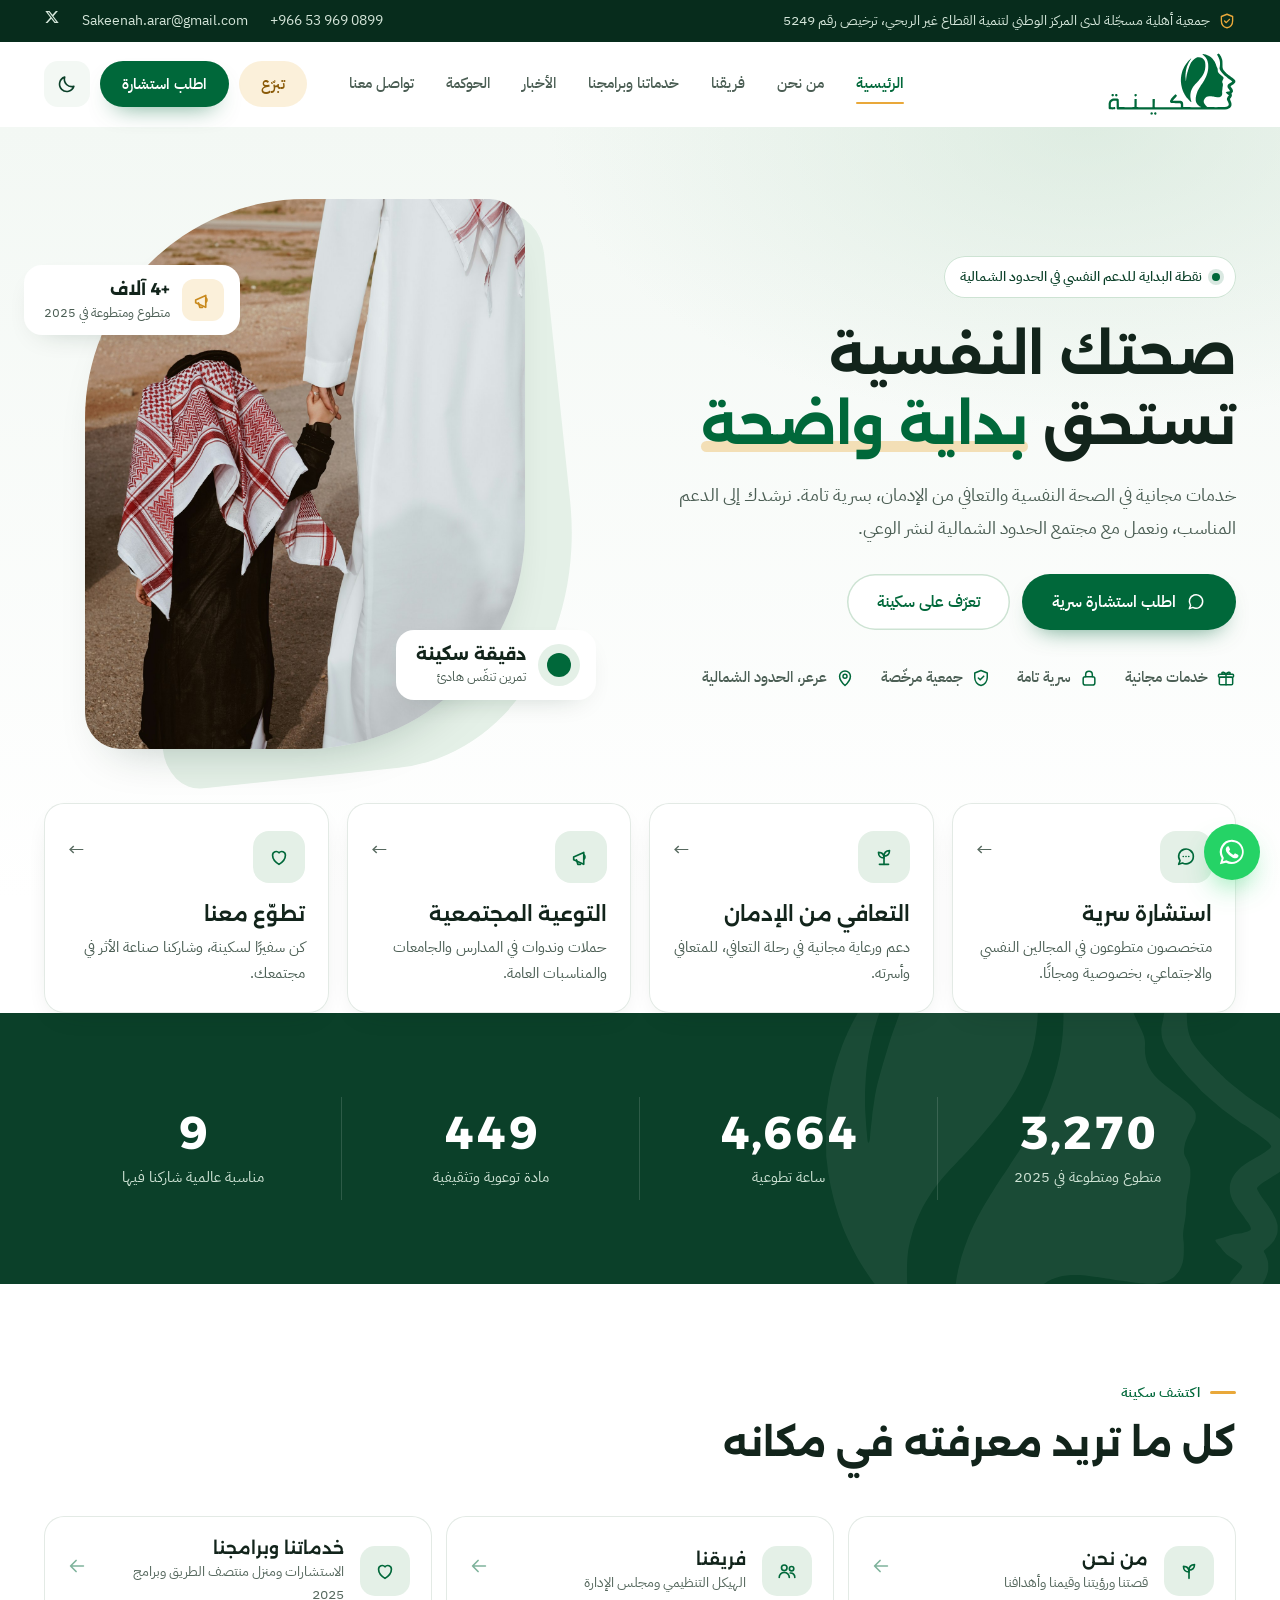
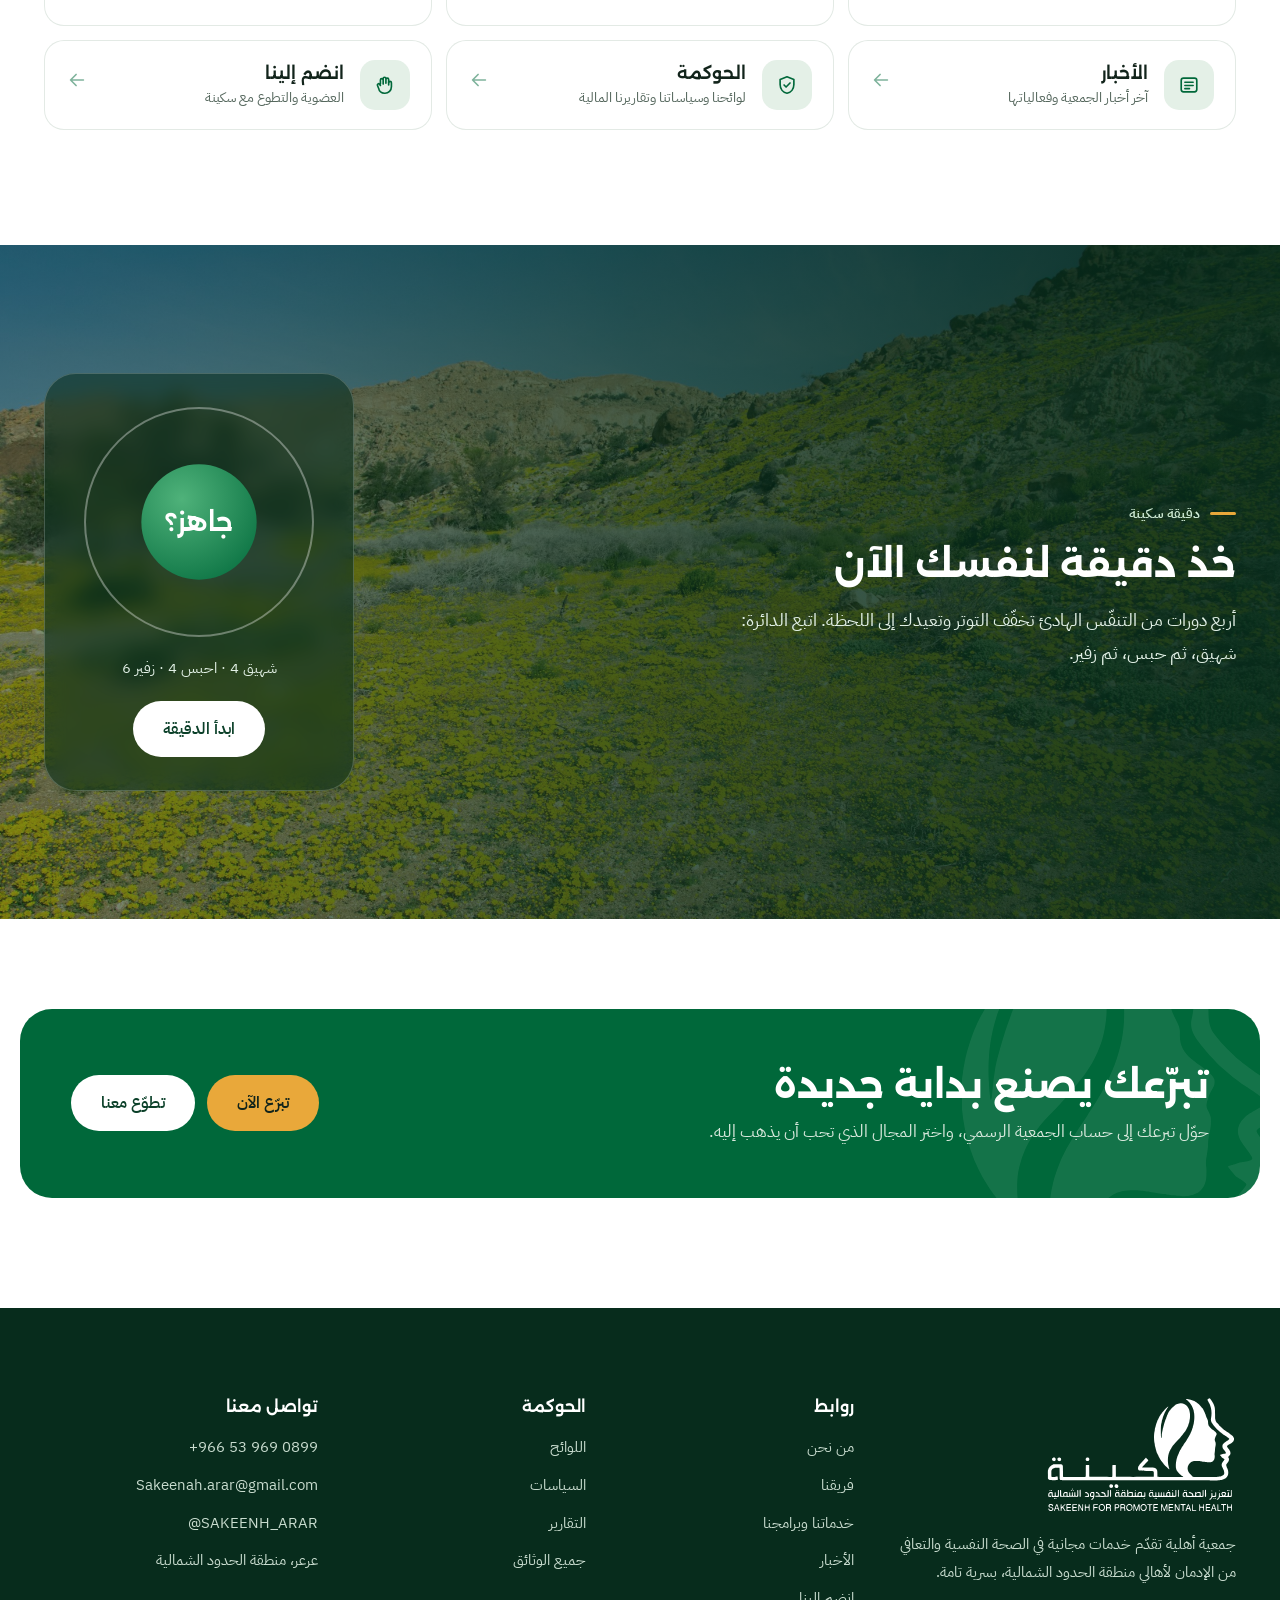
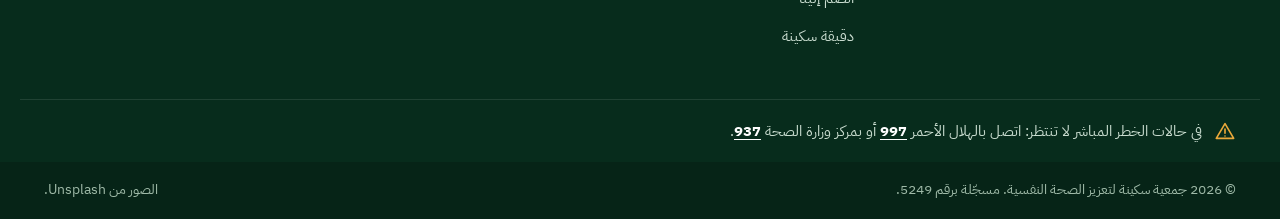
==== index.html @ d63e688e "الوضع الليلي، وحذف كلمة المدققة، وإصلاح المسافات على الجوال Co-Authored-By: Claude Opus 5.5 <noreply" ====
<!doctype html>
<html lang="ar" dir="rtl">
<head>
<meta charset="utf-8">
<meta name="viewport" content="width=device-width, initial-scale=1, viewport-fit=cover">
<title>جمعية سكينة لتعزيز الصحة النفسية | الحدود الشمالية</title>
<meta name="description" content="جمعية سكينة لتعزيز الصحة النفسية بمنطقة الحدود الشمالية في عرعر. خدمات مجانية في الصحة النفسية والتعافي من الإدمان بسرية تامة، ونشر الوعي بالصحة النفسية. جمعية أهلية مسجلة برقم 5249.">
<meta name="theme-color" content="#00683A">
<link rel="icon" href="assets/brand/mark-green.svg" type="image/svg+xml">
<link rel="preconnect" href="https://fonts.googleapis.com">
<link rel="preconnect" href="https://fonts.gstatic.com" crossorigin>
<link rel="stylesheet" href="https://fonts.googleapis.com/css2?family=Alexandria:wght@400;500;600;700&family=IBM+Plex+Mono:wght@500;600&family=IBM+Plex+Sans+Arabic:wght@400;500;600;700&display=swap">
<link rel="stylesheet" href="styles.css">
<link rel="stylesheet" href="about.css">
<link rel="stylesheet" href="site.css">
<script>(function(){var d=document.documentElement,t;d.classList.add("js");try{t=localStorage.getItem("theme")}catch(e){}if(t!=="light"&&t!=="dark")t=matchMedia("(prefers-color-scheme: dark)").matches?"dark":"light";d.setAttribute("data-theme",t)})()</script>
</head>
<body>

<a class="skip" href="#main">تخطَّ إلى المحتوى</a>

<div class="topbar">
  <div class="container topbar-in">
    <p class="topbar-reg">
      <svg class="ic" viewBox="0 0 24 24" aria-hidden="true"><path d="M12 3 4.5 6v5.5c0 4.6 3.1 8.5 7.5 9.5 4.4-1 7.5-4.9 7.5-9.5V6L12 3Z"/><path d="m8.8 12 2.2 2.2 4.3-4.4"/></svg>
      جمعية أهلية مسجّلة لدى المركز الوطني لتنمية القطاع غير الربحي، ترخيص رقم 5249
    </p>
    <ul class="topbar-links">
      <li><a href="https://wa.me/966539690899" target="_blank" rel="noopener" dir="ltr">+966 53 969 0899</a></li>
      <li><a href="mailto:Sakeenah.arar@gmail.com" dir="ltr">Sakeenah.arar@gmail.com</a></li>
      <li><a href="https://x.com/SAKEENH_ARAR" target="_blank" rel="noopener" aria-label="حساب الجمعية على X">
        <svg class="ic ic--fill" viewBox="0 0 24 24" aria-hidden="true"><path d="M17.8 3h3.1l-6.8 7.7L22 21h-6.2l-4.9-6.3L5.3 21H2.2l7.3-8.3L2 3h6.3l4.4 5.8L17.8 3Zm-1.1 16.2h1.7L7.4 4.7H5.6l11.1 14.5Z"/></svg>
      </a></li>
    </ul>
  </div>
</div>

<header class="header">
  <div class="container header-in">
    <a class="brand" href="index.html" aria-label="جمعية سكينة، الصفحة الرئيسية">
      <img src="assets/brand/logo-green.svg" alt="" width="1057" height="512">
    </a>
    <nav class="nav" id="nav" aria-label="القائمة الرئيسية">
      <a href="index.html" aria-current="page"><svg class="ic" viewBox="0 0 24 24" aria-hidden="true"><path d="M4 10.5 12 4l8 6.5V20a1 1 0 0 1-1 1h-4.5v-6h-5v6H5a1 1 0 0 1-1-1v-9.5Z"/></svg><span>الرئيسية</span></a>
      <a href="about.html"><svg class="ic" viewBox="0 0 24 24" aria-hidden="true"><path d="M12 20V10"/><path d="M12 13c-4 0-6-2.5-6-6 4 0 6 2.5 6 6Z"/><path d="M12 11c0-3.5 2-6 6-6 0 3.5-2 6-6 6Z"/></svg><span>من نحن</span></a>
      <a href="team.html"><svg class="ic" viewBox="0 0 24 24" aria-hidden="true"><circle cx="9" cy="8.5" r="3"/><path d="M3.5 19a5.5 5.5 0 0 1 11 0"/><circle cx="17" cy="9.5" r="2.4"/><path d="M15.5 14.2a4.5 4.5 0 0 1 5 4.8"/></svg><span>فريقنا</span></a>
      <a href="services.html"><svg class="ic" viewBox="0 0 24 24" aria-hidden="true"><path d="M12 20s-7-4.4-7-10a4 4 0 0 1 7-2.6A4 4 0 0 1 19 10c0 5.6-7 10-7 10Z"/></svg><span>خدماتنا وبرامجنا</span></a>
      <a href="news.html"><svg class="ic" viewBox="0 0 24 24" aria-hidden="true"><rect x="3.5" y="4.5" width="17" height="15" rx="2.5"/><path d="M7.5 9h9M7.5 12.5h9M7.5 16h5"/></svg><span>الأخبار</span></a>
      <a href="governance.html"><svg class="ic" viewBox="0 0 24 24" aria-hidden="true"><path d="M12 3 4.5 6v5.5c0 4.6 3.1 8.5 7.5 9.5 4.4-1 7.5-4.9 7.5-9.5V6L12 3Z"/><path d="m8.8 12 2.2 2.2 4.3-4.4"/></svg><span>الحوكمة</span></a>
      <a href="contact.html"><svg class="ic" viewBox="0 0 24 24" aria-hidden="true"><path d="M5 4.5h3.2l1.6 4-2 1.3a10.5 10.5 0 0 0 6.4 6.4l1.3-2 4 1.6V19a1.5 1.5 0 0 1-1.5 1.5A15.5 15.5 0 0 1 3.5 6 1.5 1.5 0 0 1 5 4.5Z"/></svg><span>تواصل معنا</span></a>
      <a class="nav-extra" href="join.html"><svg class="ic" viewBox="0 0 24 24" aria-hidden="true"><path d="M7 11V6.5a1.5 1.5 0 0 1 3 0V11M10 10V5a1.5 1.5 0 0 1 3 0v5M13 10V6a1.5 1.5 0 0 1 3 0v6"/><path d="M16 9.5a1.5 1.5 0 0 1 3 0V14a7 7 0 0 1-7 7h-.5A6.5 6.5 0 0 1 5 15.5L3.8 12.6a1.4 1.4 0 0 1 2.4-1.4L7 12.5"/></svg><span>انضم إلينا</span></a>
      <a class="nav-extra" href="donate.html"><svg class="ic" viewBox="0 0 24 24" aria-hidden="true"><rect x="4" y="11" width="16" height="9" rx="1.5"/><rect x="3" y="7.5" width="18" height="3.5" rx="1"/><path d="M12 7.5V20"/><path d="M12 7.5C10.5 4.5 7 4.3 7 6.2c0 1.3 2.5 1.3 5 1.3Zm0 0c1.5-3 5-3.2 5-1.3 0 1.3-2.5 1.3-5 1.3Z"/></svg><span>تبرّع</span></a>
      <div class="nav-contact">
        <a href="https://wa.me/966539690899" target="_blank" rel="noopener" dir="ltr">+966 53 969 0899</a>
        <a href="mailto:Sakeenah.arar@gmail.com" dir="ltr">Sakeenah.arar@gmail.com</a>
      </div>
    </nav>
    <div class="header-actions">
      <a class="btn btn--gold-soft" href="donate.html">تبرّع</a>
      <a class="btn btn--primary" href="https://wa.me/966539690899?text=%D8%A7%D9%84%D8%B3%D9%84%D8%A7%D9%85%20%D8%B9%D9%84%D9%8A%D9%83%D9%85%D8%8C%20%D8%A3%D8%B1%D8%BA%D8%A8%20%D9%81%D9%8A%20%D8%B7%D9%84%D8%A8%20%D8%A7%D8%B3%D8%AA%D8%B4%D8%A7%D8%B1%D8%A9%20%D8%B3%D8%B1%D9%8A%D8%A9" target="_blank" rel="noopener">اطلب استشارة</a>
      <button class="theme-toggle" type="button" aria-pressed="false" aria-label="تفعيل الوضع الليلي"><svg class="ic ic-moon" viewBox="0 0 24 24" aria-hidden="true"><path d="M19.5 14.5A8 8 0 0 1 9.5 4.5a8 8 0 1 0 10 10Z"/></svg><svg class="ic ic-sun" viewBox="0 0 24 24" aria-hidden="true"><circle cx="12" cy="12" r="4"/><path d="M12 2.5v2M12 19.5v2M2.5 12h2M19.5 12h2M5.3 5.3l1.4 1.4M17.3 17.3l1.4 1.4M5.3 18.7l1.4-1.4M17.3 6.7l1.4-1.4"/></svg></button>
      <button class="burger" type="button" aria-expanded="false" aria-controls="nav" aria-label="فتح القائمة"><span></span><span></span><span></span></button>
    </div>
  </div>
</header>

<main id="main">

  <!-- الواجهة -->
  <section class="hero">
    <div class="container hero-in">
      <div class="hero-text">
        <p class="pill reveal"><span class="pill-dot"></span>نقطة البداية للدعم النفسي في الحدود الشمالية</p>
        <h1 class="reveal">صحتك النفسية تستحق <span class="hl">بداية واضحة</span></h1>
        <p class="hero-lede reveal">خدمات مجانية في الصحة النفسية والتعافي من الإدمان، بسرية تامة. نرشدك إلى الدعم المناسب، ونعمل مع مجتمع الحدود الشمالية لنشر الوعي.</p>
        <div class="hero-cta reveal">
          <a class="btn btn--primary btn--lg" href="https://wa.me/966539690899?text=%D8%A7%D9%84%D8%B3%D9%84%D8%A7%D9%85%20%D8%B9%D9%84%D9%8A%D9%83%D9%85%D8%8C%20%D8%A3%D8%B1%D8%BA%D8%A8%20%D9%81%D9%8A%20%D8%B7%D9%84%D8%A8%20%D8%A7%D8%B3%D8%AA%D8%B4%D8%A7%D8%B1%D8%A9%20%D8%B3%D8%B1%D9%8A%D8%A9" target="_blank" rel="noopener">
            <svg class="ic" viewBox="0 0 24 24" aria-hidden="true"><path d="M20 11.5a8 8 0 0 1-11.8 7L4 20l1.5-4A8 8 0 1 1 20 11.5Z"/></svg>
            اطلب استشارة سرية
          </a>
          <a class="btn btn--ghost btn--lg" href="about.html">تعرّف على سكينة</a>
        </div>
        <ul class="trust reveal">
          <li><svg class="ic" viewBox="0 0 24 24" aria-hidden="true"><rect x="4" y="11" width="16" height="9" rx="1.5"/><rect x="3" y="7.5" width="18" height="3.5" rx="1"/><path d="M12 7.5V20"/><path d="M12 7.5C10.5 4.5 7 4.3 7 6.2c0 1.3 2.5 1.3 5 1.3Zm0 0c1.5-3 5-3.2 5-1.3 0 1.3-2.5 1.3-5 1.3Z"/></svg>خدمات مجانية</li>
          <li><svg class="ic" viewBox="0 0 24 24" aria-hidden="true"><rect x="5" y="10.5" width="14" height="10" rx="2.5"/><path d="M8 10.5V8a4 4 0 0 1 8 0v2.5"/></svg>سرية تامة</li>
          <li><svg class="ic" viewBox="0 0 24 24" aria-hidden="true"><path d="M12 3 4.5 6v5.5c0 4.6 3.1 8.5 7.5 9.5 4.4-1 7.5-4.9 7.5-9.5V6L12 3Z"/><path d="m8.8 12 2.2 2.2 4.3-4.4"/></svg>جمعية مرخّصة</li>
          <li><svg class="ic" viewBox="0 0 24 24" aria-hidden="true"><path d="M12 21s-6.5-5.6-6.5-11a6.5 6.5 0 0 1 13 0c0 5.4-6.5 11-6.5 11Z"/><circle cx="12" cy="10" r="2.4"/></svg>عرعر، الحدود الشمالية</li>
        </ul>
      </div>

      <div class="hero-media reveal">
        <span class="leaf-bg" aria-hidden="true"></span>
        <img class="hero-photo" src="assets/photos/family-walk.jpg" alt="أب بثوب وشماغ يمسك يد طفله أثناء المشي" width="1400" height="2100" fetchpriority="high">
        <div class="float-card float-card--stat">
          <span class="float-ic"><svg class="ic" viewBox="0 0 24 24" aria-hidden="true"><path d="M4 15v-3l11-5v13l-11-5Z"/><path d="M15 9.5a3 3 0 0 1 0 5"/><path d="m7 15 1.5 5h3"/></svg></span>
          <span><b>+4 آلاف</b><small>متطوع ومتطوعة في 2025</small></span>
        </div>
        <a class="float-card float-card--breathe" href="#breathe">
          <span class="mini-breath" aria-hidden="true"></span>
          <span><b>دقيقة سكينة</b><small>تمرين تنفّس هادئ</small></span>
        </a>
      </div>
    </div>
  </section>

  <!-- الخدمات السريعة -->
  <section class="services" id="services" aria-labelledby="services-h">
    <div class="container">
      <h2 id="services-h" class="sr-only">خدماتنا</h2>
      <div class="services-grid">
        <a class="service reveal" href="https://wa.me/966539690899" target="_blank" rel="noopener">
          <span class="service-ic"><svg class="ic" viewBox="0 0 24 24" aria-hidden="true"><path d="M20 11.5a8 8 0 0 1-11.8 7L4 20l1.5-4A8 8 0 1 1 20 11.5Z"/><path d="M9 11.5h.01M12 11.5h.01M15 11.5h.01"/></svg></span>
          <h3>استشارة سرية</h3>
          <p>متخصصون متطوعون في المجالين النفسي والاجتماعي، بخصوصية ومجانًا.</p>
          <span class="service-go" aria-hidden="true">←</span>
        </a>
        <a class="service reveal" href="https://wa.me/966539690899?text=%D8%A7%D9%84%D8%B3%D9%84%D8%A7%D9%85%20%D8%B9%D9%84%D9%8A%D9%83%D9%85%D8%8C%20%D8%A3%D8%B1%D8%BA%D8%A8%20%D9%81%D9%8A%20%D8%A7%D9%84%D8%A7%D8%B3%D8%AA%D9%81%D8%B3%D8%A7%D8%B1%20%D8%B9%D9%86%20%D8%AE%D8%AF%D9%85%D8%A7%D8%AA%20%D8%A7%D9%84%D8%AA%D8%B9%D8%A7%D9%81%D9%8A%20%D9%85%D9%86%20%D8%A7%D9%84%D8%A5%D8%AF%D9%85%D8%A7%D9%86" target="_blank" rel="noopener">
          <span class="service-ic"><svg class="ic" viewBox="0 0 24 24" aria-hidden="true"><path d="M12 20V10"/><path d="M12 13c-4 0-6-2.5-6-6 4 0 6 2.5 6 6Z"/><path d="M12 11c0-3.5 2-6 6-6 0 3.5-2 6-6 6Z"/><path d="M7 20h10"/></svg></span>
          <h3>التعافي من الإدمان</h3>
          <p>دعم ورعاية مجانية في رحلة التعافي، للمتعافي وأسرته.</p>
          <span class="service-go" aria-hidden="true">←</span>
        </a>
        <a class="service reveal" href="services.html#programs">
          <span class="service-ic"><svg class="ic" viewBox="0 0 24 24" aria-hidden="true"><path d="M4 15v-3l11-5v13l-11-5Z"/><path d="M15 9.5a3 3 0 0 1 0 5"/><path d="m7 15 1.5 5h3"/></svg></span>
          <h3>التوعية المجتمعية</h3>
          <p>حملات وندوات في المدارس والجامعات والمناسبات العامة.</p>
          <span class="service-go" aria-hidden="true">←</span>
        </a>
        <a class="service reveal" href="join.html">
          <span class="service-ic"><svg class="ic" viewBox="0 0 24 24" aria-hidden="true"><path d="M12 20s-7-4.4-7-10a4 4 0 0 1 7-2.6A4 4 0 0 1 19 10c0 5.6-7 10-7 10Z"/></svg></span>
          <h3>تطوّع معنا</h3>
          <p>كن سفيرًا لسكينة، وشاركنا صناعة الأثر في مجتمعك.</p>
          <span class="service-go" aria-hidden="true">←</span>
        </a>
      </div>
    </div>
  </section>

  <!-- بالأرقام -->
  <section class="stats" aria-labelledby="stats-h">
    <div class="container">
      <h2 id="stats-h" class="sr-only">سكينة بالأرقام</h2>
      <ul class="stats-grid">
        <li class="reveal"><b data-count="4002">4,002</b><span>متطوع ومتطوعة في 2025</span></li>
        <li class="reveal"><b data-count="5707">5,707</b><span>ساعة تطوعية</span></li>
        <li class="reveal"><b data-count="550">550</b><span>مادة توعوية وتثقيفية</span></li>
        <li class="reveal"><b data-count="11">11</b><span>مناسبة عالمية شاركنا فيها</span></li>
      </ul>
    </div>
  </section>

  <!-- اكتشف سكينة -->
  <section class="section explore" aria-labelledby="explore-h">
    <div class="container">
      <div class="section-head reveal">
        <p class="kicker">اكتشف سكينة</p>
        <h2 id="explore-h">كل ما تريد معرفته في مكانه</h2>
      </div>
      <div class="xgrid">
        <a class="xcard reveal" href="about.html"><span class="xcard-ic"><svg class="ic" viewBox="0 0 24 24" aria-hidden="true"><path d="M12 20V10"/><path d="M12 13c-4 0-6-2.5-6-6 4 0 6 2.5 6 6Z"/><path d="M12 11c0-3.5 2-6 6-6 0 3.5-2 6-6 6Z"/></svg></span><span class="xcard-t"><b>من نحن</b><small>قصتنا ورؤيتنا وقيمنا وأهدافنا</small></span><span class="xcard-go" aria-hidden="true"><svg class="ic" viewBox="0 0 24 24" aria-hidden="true"><path d="M19 12H5M11 6l-6 6 6 6"/></svg></span></a>
        <a class="xcard reveal" href="team.html"><span class="xcard-ic"><svg class="ic" viewBox="0 0 24 24" aria-hidden="true"><circle cx="9" cy="8.5" r="3"/><path d="M3.5 19a5.5 5.5 0 0 1 11 0"/><circle cx="17" cy="9.5" r="2.4"/><path d="M15.5 14.2a4.5 4.5 0 0 1 5 4.8"/></svg></span><span class="xcard-t"><b>فريقنا</b><small>الهيكل التنظيمي ومجلس الإدارة</small></span><span class="xcard-go" aria-hidden="true"><svg class="ic" viewBox="0 0 24 24" aria-hidden="true"><path d="M19 12H5M11 6l-6 6 6 6"/></svg></span></a>
        <a class="xcard reveal" href="services.html"><span class="xcard-ic"><svg class="ic" viewBox="0 0 24 24" aria-hidden="true"><path d="M12 20s-7-4.4-7-10a4 4 0 0 1 7-2.6A4 4 0 0 1 19 10c0 5.6-7 10-7 10Z"/></svg></span><span class="xcard-t"><b>خدماتنا وبرامجنا</b><small>الاستشارات ومنزل منتصف الطريق وبرامج 2025</small></span><span class="xcard-go" aria-hidden="true"><svg class="ic" viewBox="0 0 24 24" aria-hidden="true"><path d="M19 12H5M11 6l-6 6 6 6"/></svg></span></a>
        <a class="xcard reveal" href="news.html"><span class="xcard-ic"><svg class="ic" viewBox="0 0 24 24" aria-hidden="true"><rect x="3.5" y="4.5" width="17" height="15" rx="2.5"/><path d="M7.5 9h9M7.5 12.5h9M7.5 16h5"/></svg></span><span class="xcard-t"><b>الأخبار</b><small>آخر أخبار الجمعية وفعالياتها</small></span><span class="xcard-go" aria-hidden="true"><svg class="ic" viewBox="0 0 24 24" aria-hidden="true"><path d="M19 12H5M11 6l-6 6 6 6"/></svg></span></a>
        <a class="xcard reveal" href="governance.html"><span class="xcard-ic"><svg class="ic" viewBox="0 0 24 24" aria-hidden="true"><path d="M12 3 4.5 6v5.5c0 4.6 3.1 8.5 7.5 9.5 4.4-1 7.5-4.9 7.5-9.5V6L12 3Z"/><path d="m8.8 12 2.2 2.2 4.3-4.4"/></svg></span><span class="xcard-t"><b>الحوكمة</b><small>لوائحنا وسياساتنا وتقاريرنا المالية</small></span><span class="xcard-go" aria-hidden="true"><svg class="ic" viewBox="0 0 24 24" aria-hidden="true"><path d="M19 12H5M11 6l-6 6 6 6"/></svg></span></a>
        <a class="xcard reveal" href="join.html"><span class="xcard-ic"><svg class="ic" viewBox="0 0 24 24" aria-hidden="true"><path d="M7 11V6.5a1.5 1.5 0 0 1 3 0V11M10 10V5a1.5 1.5 0 0 1 3 0v5M13 10V6a1.5 1.5 0 0 1 3 0v6"/><path d="M16 9.5a1.5 1.5 0 0 1 3 0V14a7 7 0 0 1-7 7h-.5A6.5 6.5 0 0 1 5 15.5L3.8 12.6a1.4 1.4 0 0 1 2.4-1.4L7 12.5"/></svg></span><span class="xcard-t"><b>انضم إلينا</b><small>العضوية والتطوع مع سكينة</small></span><span class="xcard-go" aria-hidden="true"><svg class="ic" viewBox="0 0 24 24" aria-hidden="true"><path d="M19 12H5M11 6l-6 6 6 6"/></svg></span></a>
      </div>
    </div>
  </section>

  <!-- دقيقة سكينة -->
  <section class="breathe" id="breathe" aria-labelledby="breathe-h">
    <img class="breathe-bg" src="assets/photos/spring.jpg" alt="" width="2200" height="1467" loading="lazy">
    <div class="container breathe-in">
      <div class="breathe-text reveal">
        <p class="kicker kicker--light">دقيقة سكينة</p>
        <h2 id="breathe-h">خذ دقيقة لنفسك الآن</h2>
        <p>أربع دورات من التنفّس الهادئ تخفّف التوتر وتعيدك إلى اللحظة. اتبع الدائرة: شهيق، ثم حبس، ثم زفير.</p>
      </div>
      <div class="breather reveal">
        <div class="breath-ring">
          <span class="breath-circle"></span>
          <span class="breath-word" aria-live="polite">جاهز؟</span>
        </div>
        <p class="breath-count" aria-hidden="true">شهيق 4 · احبس 4 · زفير 6</p>
        <button class="btn btn--light btn--lg breath-btn" type="button">ابدأ الدقيقة</button>
      </div>
    </div>
  </section>

  <!-- دعوة للتبرع -->
  <section class="cta-band" aria-labelledby="cta-h">
    <div class="container cta-in reveal">
      <div>
        <h2 id="cta-h">تبرّعك يصنع بداية جديدة</h2>
        <p>حوّل تبرعك إلى حساب الجمعية الرسمي، واختر المجال الذي تحب أن يذهب إليه.</p>
      </div>
      <div class="cta-actions">
        <a class="btn btn--gold btn--lg" href="donate.html">تبرّع الآن</a>
        <a class="btn btn--light btn--lg" href="join.html">تطوّع معنا</a>
      </div>
    </div>
  </section>

</main>

<footer class="footer">
  <div class="container footer-in">
    <div class="footer-brand">
      <img src="assets/brand/logo-full-white.svg" alt="جمعية سكينة لتعزيز الصحة النفسية بمنطقة الحدود الشمالية" width="599" height="369" loading="lazy">
      <p>جمعية أهلية تقدّم خدمات مجانية في الصحة النفسية والتعافي من الإدمان لأهالي منطقة الحدود الشمالية، بسرية تامة.</p>
    </div>
    <div class="footer-col">
      <h3>روابط</h3>
      <ul>
        <li><a href="about.html">من نحن</a></li>
        <li><a href="team.html">فريقنا</a></li>
        <li><a href="services.html">خدماتنا وبرامجنا</a></li>
        <li><a href="news.html">الأخبار</a></li>
        <li><a href="join.html">انضم إلينا</a></li>
        <li><a href="index.html#breathe">دقيقة سكينة</a></li>
      </ul>
    </div>
    <div class="footer-col">
      <h3>الحوكمة</h3>
      <ul>
        <li><a href="governance.html#regs">اللوائح</a></li>
        <li><a href="governance.html#policies">السياسات</a></li>
        <li><a href="governance.html#reports">التقارير</a></li>
        <li><a href="governance.html">جميع الوثائق</a></li>
      </ul>
    </div>
    <div class="footer-col">
      <h3>تواصل معنا</h3>
      <ul class="footer-contact">
        <li><a href="https://wa.me/966539690899" target="_blank" rel="noopener" dir="ltr">+966 53 969 0899</a></li>
        <li><a href="mailto:Sakeenah.arar@gmail.com" dir="ltr">Sakeenah.arar@gmail.com</a></li>
        <li><a href="https://x.com/SAKEENH_ARAR" target="_blank" rel="noopener" dir="ltr">@SAKEENH_ARAR</a></li>
        <li>عرعر، منطقة الحدود الشمالية</li>
      </ul>
    </div>
  </div>
  <div class="container footer-emergency">
    <svg class="ic" viewBox="0 0 24 24" aria-hidden="true"><path d="M12 4 2.5 20h19L12 4Z"/><path d="M12 10v4.5M12 17.5h.01"/></svg>
    <p>في حالات الخطر المباشر لا تنتظر: اتصل بالهلال الأحمر <a href="tel:997">997</a> أو بمركز وزارة الصحة <a href="tel:937">937</a>.</p>
  </div>
  <div class="footer-bottom">
    <div class="container footer-bottom-in">
      <p>© 2026 جمعية سكينة لتعزيز الصحة النفسية. مسجّلة برقم 5249.</p>
      <p>الصور من Unsplash.</p>
    </div>
  </div>
</footer>

<a class="wa-float" href="https://wa.me/966539690899" target="_blank" rel="noopener" aria-label="تواصل معنا عبر واتساب">
  <svg viewBox="0 0 24 24" aria-hidden="true"><path fill="currentColor" d="M12 2.2a9.7 9.7 0 0 0-8.3 14.8L2.3 21.8l4.9-1.3A9.7 9.7 0 1 0 12 2.2Zm0 17.7a8 8 0 0 1-4.1-1.1l-.3-.2-2.9.8.8-2.8-.2-.3A8 8 0 1 1 12 19.9Zm4.4-6c-.2-.1-1.4-.7-1.7-.8-.2-.1-.4-.1-.5.1l-.8.9c-.1.2-.3.2-.5.1a6.5 6.5 0 0 1-3.2-2.8c-.2-.4.2-.4.7-1.3.1-.2 0-.3 0-.4l-.8-1.8c-.2-.5-.4-.4-.5-.4h-.5a.9.9 0 0 0-.7.3 2.8 2.8 0 0 0-.9 2.1 4.9 4.9 0 0 0 1 2.6 11.2 11.2 0 0 0 4.3 3.8c1.6.7 2.2.7 3 .6a2.6 2.6 0 0 0 1.7-1.2 2.1 2.1 0 0 0 .1-1.2c0-.1-.2-.2-.4-.3Z"/></svg>
</a>

<nav class="mbar" aria-label="إجراءات سريعة">
  <a class="mbar-item" href="donate.html"><svg class="ic" viewBox="0 0 24 24" aria-hidden="true"><rect x="4" y="11" width="16" height="9" rx="1.5"/><rect x="3" y="7.5" width="18" height="3.5" rx="1"/><path d="M12 7.5V20"/><path d="M12 7.5C10.5 4.5 7 4.3 7 6.2c0 1.3 2.5 1.3 5 1.3Zm0 0c1.5-3 5-3.2 5-1.3 0 1.3-2.5 1.3-5 1.3Z"/></svg><span>تبرّع</span></a>
  <a class="mbar-item mbar-item--main" href="https://wa.me/966539690899?text=%D8%A7%D9%84%D8%B3%D9%84%D8%A7%D9%85%20%D8%B9%D9%84%D9%8A%D9%83%D9%85%D8%8C%20%D8%A3%D8%B1%D8%BA%D8%A8%20%D9%81%D9%8A%20%D8%B7%D9%84%D8%A8%20%D8%A7%D8%B3%D8%AA%D8%B4%D8%A7%D8%B1%D8%A9%20%D8%B3%D8%B1%D9%8A%D8%A9" target="_blank" rel="noopener"><svg class="ic" viewBox="0 0 24 24" aria-hidden="true"><path d="M20 11.5a8 8 0 0 1-11.8 7L4 20l1.5-4A8 8 0 1 1 20 11.5Z"/></svg><span>اطلب استشارة</span></a>
  <a class="mbar-item" href="contact.html"><svg class="ic" viewBox="0 0 24 24" aria-hidden="true"><path d="M5 4.5h3.2l1.6 4-2 1.3a10.5 10.5 0 0 0 6.4 6.4l1.3-2 4 1.6V19a1.5 1.5 0 0 1-1.5 1.5A15.5 15.5 0 0 1 3.5 6 1.5 1.5 0 0 1 5 4.5Z"/></svg><span>تواصل</span></a>
</nav>

<script src="main.js" defer></script>
</body>
</html>
---- styles.css ----
/* جمعية سكينة — نظام التصميم */

:root {
  /* ألوان الهوية: أخضر الشعار، ودرجات منه، ولمسة رملية دافئة، وذهبي الورق الرسمي */
  --green: #00683A;
  --green-600: #00573A;
  --green-800: #0B4029;
  --green-900: #072C1C;
  --mint-50: #F3F8F4;
  --mint-100: #E4F0E7;
  --mint-200: #CDE3D3;
  --sand-50: #FBF8F2;
  --sand-100: #F4ECDD;
  --gold: #E9A83A;
  --gold-600: #C98A1E;
  --ink: #12241B;
  --ink-2: #4B5E54;
  --ink-3: #56685E;
  --line: #E3EAE5;
  --white: #FFFFFF;
  --surface: #FFFFFF;
  --accent: #00683A;
  --accent-strong: #0B4029;
  --brown: #8A5A08;

  --f-head: "Alexandria", "IBM Plex Sans Arabic", system-ui, sans-serif;
  --f-body: "IBM Plex Sans Arabic", system-ui, sans-serif;

  --h1: clamp(34px, 4.2vw, 60px);
  --h2: clamp(28px, 2.9vw, 42px);
  --h3: 20px;
  --body: 17px;
  --small: 14px;

  --r-lg: 28px;
  --r-md: 20px;
  --r-sm: 14px;
  --shadow: 0 24px 48px -28px rgba(7, 44, 28, .28);
  --shadow-sm: 0 10px 30px -18px rgba(7, 44, 28, .3);
  --ease: cubic-bezier(.2, .7, .2, 1);
  --container: 1240px;
}

*, *::before, *::after { box-sizing: border-box; }
html { scroll-behavior: smooth; scroll-padding-top: 96px; -webkit-text-size-adjust: 100%; }
body {
  margin: 0;
  font-family: var(--f-body);
  font-size: var(--body);
  line-height: 1.85;
  color: var(--ink);
  background: var(--surface);
}
img { display: block; max-width: 100%; height: auto; }
h1, h2, h3, h4, p, ul, ol, figure { margin: 0; padding: 0; }
ul, ol { list-style: none; }
a { color: inherit; text-decoration: none; }
button { font: inherit; color: inherit; cursor: pointer; }
:focus-visible { outline: 3px solid var(--gold); outline-offset: 3px; border-radius: 6px; }
::selection { background: var(--mint-200); }

h1, h2, h3, h4 { font-family: var(--f-head); font-weight: 700; line-height: 1.35; color: var(--ink); }
h4 { font-weight: 600; }
h2 { font-size: var(--h2); }
h3 { font-size: var(--h3); font-weight: 600; }

.container { width: 100%; max-width: var(--container); margin-inline: auto; padding-inline: 24px; }
.section { padding-block: clamp(72px, 9vw, 120px); }
.section--tint { background: var(--mint-50); }
.sr-only { position: absolute; width: 1px; height: 1px; overflow: hidden; clip-path: inset(50%); white-space: nowrap; color: inherit; }
.skip { position: absolute; inset-inline-start: 16px; top: -80px; z-index: 200; background: var(--gold); color: var(--ink); padding: 10px 18px; border-radius: 999px; font-weight: 600; }
.skip:focus { top: 12px; }

.ic { width: 22px; height: 22px; flex: none; fill: none; stroke: currentColor; stroke-width: 1.8; stroke-linecap: round; stroke-linejoin: round; }
.ic--fill { fill: currentColor; stroke: none; }

/* ===== الأزرار ===== */
.btn {
  display: inline-flex; align-items: center; justify-content: center; gap: 10px;
  min-height: 46px; padding: 0 22px; border-radius: 999px; border: 0;
  font-family: var(--f-body); font-size: 15px; font-weight: 600; line-height: 1; white-space: nowrap;
  transition: background-color .25s, color .25s, transform .2s var(--ease), box-shadow .25s;
}
.btn:active { transform: scale(.97); }
.btn .ic { width: 20px; height: 20px; }
.btn--lg { min-height: 56px; padding: 0 30px; font-size: 16px; }
.btn--primary { background: var(--green); color: var(--white); box-shadow: 0 12px 24px -14px rgba(0, 104, 58, .7); }
.btn--primary:hover { background: var(--green-600); }
.btn--ghost { background: var(--surface); color: var(--accent); box-shadow: inset 0 0 0 1.5px var(--mint-200); }
.btn--ghost:hover { box-shadow: inset 0 0 0 1.5px var(--green); }
.btn--gold { background: var(--gold); color: var(--ink); }
.btn--gold-soft { background: #FBF0DA; color: var(--brown); }
.btn--gold-soft:hover { background: var(--gold); color: var(--ink); }
.btn--light { background: var(--surface); color: var(--accent-strong); }
.btn--light:hover { background: var(--mint-100); }

.kicker {
  display: inline-flex; align-items: center; gap: 10px;
  font-size: var(--small); font-weight: 600; color: var(--accent); margin-bottom: 12px;
}
.kicker::before { content: ""; width: 26px; height: 3px; border-radius: 3px; background: var(--gold); }
.kicker--light { color: #CFEBD5; }

.section-head { max-width: 640px; margin-bottom: 48px; }
.section-head p:not(.kicker) { color: var(--ink-2); margin-top: 10px; }
.section-head--row { max-width: none; display: flex; align-items: flex-end; justify-content: space-between; gap: 24px 48px; flex-wrap: wrap; }
.section-head--row > p { max-width: 420px; margin: 0; color: var(--ink-2); }

/* ===== الشريط العلوي ===== */
.topbar { background: var(--green-900); color: #D5E6DA; font-size: 13.5px; }
.topbar-in { display: flex; align-items: center; justify-content: space-between; gap: 16px; min-height: 42px; }
.topbar-reg { display: flex; align-items: center; gap: 8px; line-height: 1.5; }
.topbar-reg .ic { width: 18px; height: 18px; color: var(--gold); }
.topbar-links { display: flex; align-items: center; gap: 22px; }
.topbar-links a { display: inline-flex; align-items: center; transition: color .2s; }
.topbar-links a:hover { color: var(--white); }
.topbar-links .ic { width: 16px; height: 16px; }

/* ===== الهيدر ===== */
.header {
  position: sticky; top: 0; z-index: 100;
  background: rgba(255, 255, 255, .96);
  border-bottom: 1px solid transparent;
  transition: box-shadow .3s, border-color .3s;
}
.header.is-scrolled { box-shadow: 0 10px 30px -20px rgba(7, 44, 28, .35); border-color: var(--line); }
.header-in { display: flex; align-items: center; gap: 28px; min-height: 84px; }
.brand { flex: none; }
.brand img { width: 128px; height: auto; }
.nav { display: flex; align-items: center; gap: 4px; margin-inline-start: auto; }
.nav > a {
  position: relative; padding: 10px 14px; border-radius: 999px;
  font-size: 15px; font-weight: 500; color: var(--ink-2);
  transition: color .2s, background-color .2s;
}
.nav > a:hover { color: var(--accent); background: var(--mint-50); }
.nav > a[aria-current="page"] { color: var(--accent); font-weight: 600; }
.nav > a[aria-current="page"]::after {
  content: ""; position: absolute; inset-inline: 14px; bottom: 4px; height: 2px; border-radius: 2px; background: var(--gold);
}
.nav-actions-mobile { display: none; }
.header-actions { display: flex; align-items: center; gap: 10px; }
.burger { display: none; width: 46px; height: 46px; border-radius: 14px; border: 0; background: var(--mint-50); padding: 0; position: relative; }
.burger span { position: absolute; inset-inline: 13px; height: 2px; border-radius: 2px; background: var(--green-800); transition: transform .3s var(--ease), opacity .2s; }
.burger span:nth-child(1) { top: 16px; } .burger span:nth-child(2) { top: 22px; } .burger span:nth-child(3) { top: 28px; }
.burger[aria-expanded="true"] span:nth-child(1) { transform: translateY(6px) rotate(45deg); }
.burger[aria-expanded="true"] span:nth-child(2) { opacity: 0; }
.burger[aria-expanded="true"] span:nth-child(3) { transform: translateY(-6px) rotate(-45deg); }

/* ===== الواجهة ===== */
.hero {
  position: relative; overflow: hidden;
  background:
    radial-gradient(900px 500px at 85% 0%, rgba(205, 227, 211, .55), transparent 60%),
    linear-gradient(180deg, var(--mint-50), var(--surface));
  padding-block: clamp(40px, 6vw, 72px) clamp(120px, 12vw, 150px);
}
.hero-in { display: grid; grid-template-columns: 1.08fr .92fr; align-items: center; gap: 56px; }
.pill {
  display: inline-flex; align-items: center; gap: 10px;
  padding: 8px 16px; border-radius: 999px; background: var(--surface);
  box-shadow: inset 0 0 0 1px var(--mint-200);
  font-size: var(--small); font-weight: 500; color: var(--accent-strong);
}
.pill-dot { width: 8px; height: 8px; border-radius: 50%; background: var(--green); box-shadow: 0 0 0 4px rgba(0, 104, 58, .15); }
.hero h1 { font-size: var(--h1); line-height: 1.3; margin-top: 22px; max-width: 13em; }
.hl { position: relative; z-index: 0; color: var(--accent); white-space: nowrap; }
.hl::after {
  content: ""; position: absolute; inset-inline: 0; bottom: .08em; height: .22em; z-index: -1;
  border-radius: 999px; background: rgba(233, 168, 58, .35);
}
.hero-lede { margin-top: 18px; font-size: 18px; color: var(--ink-2); max-width: 34em; }
.hero-cta { display: flex; flex-wrap: wrap; gap: 12px; margin-top: 30px; }
.trust { display: flex; flex-wrap: wrap; gap: 10px 26px; margin-top: 34px; }
.trust li { display: inline-flex; align-items: center; gap: 8px; font-size: 15px; font-weight: 500; color: var(--ink-2); }
.trust .ic { color: var(--accent); width: 20px; height: 20px; }

.hero-media { position: relative; justify-self: center; width: min(100%, 440px); }
.leaf-bg {
  position: absolute; inset: 6% -10% -4% 12%;
  border-radius: 46% 8% 46% 8% / 46% 8% 46% 8%;
  background: var(--mint-100);
  transform: rotate(-6deg);
}
.hero-photo {
  position: relative; width: 100%; aspect-ratio: 4 / 5; object-fit: cover; object-position: 50% 30%;
  border-radius: 220px 36px 220px 36px;
  box-shadow: var(--shadow);
}
.float-card {
  position: absolute; display: flex; align-items: center; gap: 12px;
  padding: 12px 16px 12px 20px; border-radius: 18px;
  background: var(--surface); box-shadow: var(--shadow-sm);
  font-size: 13.5px; line-height: 1.5;
}
.float-card b { display: block; font-family: var(--f-head); font-size: 17px; color: var(--ink); }
.float-card small { color: var(--ink-2); font-size: 13px; }
.float-card--stat { top: 12%; inset-inline-end: -14%; animation: floaty 6s ease-in-out infinite; }
.float-card--breathe { bottom: 9%; inset-inline-start: -16%; animation: floaty 6s ease-in-out -3s infinite; transition: box-shadow .25s; }
.float-card--breathe:hover { box-shadow: 0 16px 36px -16px rgba(7, 44, 28, .45); }
.float-ic { display: grid; place-items: center; width: 42px; height: 42px; border-radius: 12px; background: #FBF0DA; color: var(--gold-600); }
.mini-breath { position: relative; width: 42px; height: 42px; border-radius: 50%; background: var(--mint-100); }
.mini-breath::after { content: ""; position: absolute; inset: 9px; border-radius: 50%; background: var(--green); animation: breathe-mini 8s ease-in-out infinite; }
@keyframes floaty { 50% { transform: translateY(-8px); } }
@keyframes breathe-mini { 0%, 100% { transform: scale(.55); } 45%, 60% { transform: scale(1); } }

/* ===== الخدمات السريعة ===== */
.services { position: relative; z-index: 2; margin-top: clamp(-96px, -8vw, -72px); }
.services-grid { display: grid; grid-template-columns: repeat(4, 1fr); gap: 18px; }
.service {
  position: relative; display: block; padding: 28px 24px 26px;
  background: var(--surface); border-radius: var(--r-md);
  box-shadow: var(--shadow-sm), inset 0 0 0 1px var(--line);
  transition: transform .3s var(--ease), box-shadow .3s;
}
.service:hover { transform: translateY(-6px); box-shadow: var(--shadow), inset 0 0 0 1px var(--mint-200); }
.service-ic { display: grid; place-items: center; width: 52px; height: 52px; border-radius: 16px; background: var(--mint-100); color: var(--accent); margin-bottom: 18px; transition: background-color .3s, color .3s; }
.service:hover .service-ic { background: var(--green); color: var(--white); }
.service h3 { margin-bottom: 6px; }
.service p { font-size: 15px; line-height: 1.75; color: var(--ink-2); }
.service-go { position: absolute; top: 28px; inset-inline-end: 24px; color: var(--ink-3); font-size: 20px; transition: color .25s, transform .3s var(--ease); }
.service:hover .service-go { color: var(--accent); transform: translateX(-4px); }

/* ===== من نحن ===== */
.about-in { display: grid; grid-template-columns: 1fr 1fr; align-items: center; gap: clamp(40px, 6vw, 88px); }
.about-media { position: relative; padding-bottom: 64px; padding-inline-end: 64px; }
.about-photo-main { width: 100%; aspect-ratio: 5 / 4; object-fit: cover; border-radius: var(--r-lg); }
.about-photo-small {
  position: absolute; inset-inline-end: 0; bottom: 0;
  width: 44%; aspect-ratio: 4 / 5; object-fit: cover; object-position: 50% 20%;
  border-radius: 120px 20px 120px 20px; border: 8px solid var(--surface); box-shadow: var(--shadow);
}
.about-badge {
  position: absolute; top: 24px; inset-inline-start: -18px;
  display: grid; justify-items: center; gap: 2px;
  padding: 16px 20px; border-radius: 20px; background: var(--green); color: var(--white); box-shadow: var(--shadow);
}
.about-badge b { font-family: var(--f-head); font-size: 22px; line-height: 1.2; }
.about-badge span { font-size: 13px; color: #CFEBD5; }
.about-text > p:not(.kicker) { color: var(--ink-2); margin-top: 14px; }
.about-text h2 { max-width: 14em; }
.vm { display: grid; grid-template-columns: 1fr 1fr; gap: 16px; margin-top: 28px; }
.vm-item { display: flex; gap: 14px; padding: 18px; border-radius: var(--r-sm); background: var(--mint-50); }
.vm-ic { display: grid; place-items: center; flex: none; width: 42px; height: 42px; border-radius: 12px; background: var(--surface); color: var(--accent); }
.vm-item h3 { font-size: 17px; margin-bottom: 2px; }
.vm-item p { font-size: 14.5px; line-height: 1.7; color: var(--ink-2); }
.values-chips { display: flex; flex-wrap: wrap; gap: 8px; margin: 24px 0 30px; }
.values-chips li { padding: 6px 14px; border-radius: 999px; background: var(--sand-50); box-shadow: inset 0 0 0 1px var(--sand-100); font-size: 14px; font-weight: 500; color: #6B5428; }

/* ===== مساراتنا ===== */
.paths-grid { display: grid; grid-template-columns: repeat(4, 1fr); gap: 20px; }
.path-card { display: flex; flex-direction: column; background: var(--surface); border-radius: var(--r-md); overflow: hidden; box-shadow: inset 0 0 0 1px var(--line); transition: transform .35s var(--ease), box-shadow .35s; }
.path-card:hover { transform: translateY(-6px); box-shadow: var(--shadow); }
.path-img { overflow: hidden; aspect-ratio: 16 / 11; }
.path-img img { width: 100%; height: 100%; object-fit: cover; transition: transform .8s var(--ease); }
.path-card:hover .path-img img { transform: scale(1.06); }
.path-body { padding: 22px 22px 26px; }
.path-meta { display: inline-block; padding: 4px 12px; border-radius: 999px; background: var(--mint-100); color: var(--accent); font-size: 13px; font-weight: 600; margin-bottom: 12px; }
.path-body h3 { margin-bottom: 6px; }
.path-body p { font-size: 15px; line-height: 1.75; color: var(--ink-2); }

/* ===== بالأرقام ===== */
.stats { position: relative; overflow: hidden; background: var(--green-800); color: var(--white); padding-block: clamp(56px, 7vw, 84px); }
.stats::before {
  content: ""; position: absolute; inset-block: -40%; inset-inline-start: -6%; width: 46%;
  background: url("assets/brand/mark-white.svg") no-repeat center / contain; opacity: .06;
}
.stats-grid { position: relative; display: grid; grid-template-columns: repeat(4, 1fr); }
.stats-grid li { display: grid; gap: 4px; text-align: center; padding: 8px 16px; }
.stats-grid li + li { border-inline-start: 1px solid rgba(255, 255, 255, .14); }
.stats-grid b { font-family: var(--f-head); font-weight: 700; font-size: clamp(34px, 3.6vw, 50px); line-height: 1.2; color: var(--white); font-variant-numeric: tabular-nums; }
.stats-grid span { font-size: 15px; color: #CFE3D5; }

/* ===== الحملات ===== */
.timeline { position: relative; display: grid; grid-template-columns: repeat(5, 1fr); gap: 16px; }
.timeline::before { content: ""; position: absolute; inset-inline: 0; top: 38px; height: 2px; background: repeating-linear-gradient(to left, var(--mint-200) 0 8px, transparent 8px 16px); }
.camp { position: relative; display: flex; flex-direction: column; gap: 6px; padding: 76px 20px 22px; border-radius: var(--r-md); background: var(--surface); transition: background-color .3s, box-shadow .3s; }
.camp::before { content: ""; position: absolute; top: 30px; inset-inline-start: 20px; width: 18px; height: 18px; border-radius: 50%; background: var(--surface); box-shadow: inset 0 0 0 5px var(--green); }
.camp:hover { background: var(--mint-50); }
.camp-date { font-size: 13px; font-weight: 600; color: var(--accent); }
.camp h3 { font-size: 17px; line-height: 1.5; }
.camp-reach { margin-top: auto; padding-top: 10px; font-size: 14px; color: var(--ink-2); }
.camp-reach b { display: block; font-family: var(--f-head); font-size: 26px; color: var(--ink); line-height: 1.3; }
.camp-where { font-size: 13px; color: var(--ink-3); }
.camp--featured { background: var(--green); }
.camp--featured::before { box-shadow: inset 0 0 0 5px var(--gold); }
.camp--featured:hover { background: var(--green-600); }
.camp--featured .camp-date { color: #FBE3B5; }
.camp--featured h3, .camp--featured .camp-reach b { color: var(--white); }
.camp--featured .camp-reach, .camp--featured .camp-where { color: #CFEBD5; }

/* ===== برامج 2025 ===== */
.programs { display: grid; grid-template-columns: repeat(4, 1fr); gap: 14px; }
.prog {
  display: grid; gap: 6px; align-content: start; padding: 22px; border-radius: var(--r-md);
  background: var(--mint-50); transition: transform .3s var(--ease), background-color .3s;
}
.prog:hover { transform: translateY(-4px); background: var(--mint-100); }
.prog-ic { display: grid; place-items: center; width: 46px; height: 46px; margin-bottom: 8px; border-radius: 14px; background: var(--surface); color: var(--accent); }
.prog h3 { font-size: 17px; line-height: 1.5; }
.prog-type { font-size: 13.5px; color: var(--ink-2); }
.wmhd { margin-top: 56px; padding: clamp(24px, 3vw, 36px); border-radius: var(--r-lg); background: var(--surface); box-shadow: inset 0 0 0 1px var(--line); }
.wmhd-head { display: flex; align-items: baseline; justify-content: space-between; gap: 8px 24px; flex-wrap: wrap; margin-bottom: 24px; }
.wmhd-head h3 { font-size: 21px; }
.wmhd-head p { font-size: 15px; color: var(--ink-2); }
.timeline--4 { grid-template-columns: repeat(4, 1fr); }
.wmhd .camp { background: var(--mint-50); }
.wmhd .camp--featured { background: var(--green); }

/* ===== دقيقة سكينة ===== */
.breathe { position: relative; overflow: hidden; color: var(--white); padding-block: clamp(80px, 10vw, 130px); }
.breathe-bg { position: absolute; inset: 0; width: 100%; height: 100%; object-fit: cover; object-position: 50% 60%; }
.breathe::before {
  content: ""; position: absolute; inset: 0; z-index: 1;
  background: linear-gradient(to left, rgba(7, 44, 28, .92) 0%, rgba(7, 44, 28, .74) 50%, rgba(7, 44, 28, .5) 100%);
}
.breathe-in { position: relative; z-index: 2; display: grid; grid-template-columns: 1fr auto; align-items: center; gap: 48px; }
.breathe-text { max-width: 520px; }
.breathe-text h2 { color: var(--white); }
.breathe-text p:not(.kicker) { margin-top: 14px; color: #E2F0E6; font-size: 18px; }
.breather {
  display: grid; justify-items: center; gap: 18px; padding: 34px 40px;
  border-radius: 32px; background: rgba(7, 44, 28, .55); box-shadow: inset 0 0 0 1px rgba(255, 255, 255, .2);
  -webkit-backdrop-filter: blur(10px); backdrop-filter: blur(10px);
}
.breath-ring { position: relative; display: grid; place-items: center; width: 230px; height: 230px; border-radius: 50%; box-shadow: inset 0 0 0 2px rgba(255, 255, 255, .35); }
.breath-circle {
  position: absolute; inset: 22px; border-radius: 50%;
  background: radial-gradient(circle at 35% 30%, #4FB27A, var(--green));
  transform: scale(.62); transition-property: transform; transition-timing-function: ease-in-out;
}
.breath-word { position: relative; font-family: var(--f-head); font-size: 26px; font-weight: 600; }
.breath-count { min-height: 1.6em; font-size: 15px; color: #E2F0E6; font-variant-numeric: tabular-nums; }

/* ===== منزل منتصف الطريق ===== */
.halfway-card {
  position: relative; overflow: hidden;
  display: grid; grid-template-columns: .85fr 1.15fr; align-items: stretch;
  border-radius: 36px; background: var(--green-900); color: var(--white);
}
.halfway-card::before {
  content: ""; position: absolute; inset-block: -20%; inset-inline-end: -8%; width: 40%;
  background: url("assets/brand/mark-white.svg") no-repeat center / contain; opacity: .05; pointer-events: none;
}
.halfway-media { position: relative; min-height: 420px; }
.halfway-media img { position: absolute; inset: 0; width: 100%; height: 100%; object-fit: cover; }
.halfway-badge {
  position: absolute; bottom: 22px; inset-inline-start: 22px;
  display: inline-flex; align-items: center; gap: 10px; padding: 10px 16px; border-radius: 999px;
  background: rgba(255, 255, 255, .94); color: var(--green-800); font-size: 14px; font-weight: 600;
}
.dot-live { width: 9px; height: 9px; border-radius: 50%; background: var(--green); box-shadow: 0 0 0 3px rgba(0, 104, 58, .18); }
.halfway-body { position: relative; padding: clamp(32px, 5vw, 64px); display: grid; gap: 18px; justify-items: start; align-content: center; }
.halfway-body h2 { color: var(--white); }
.halfway-lede { color: #D7E8DC; font-size: 17px; max-width: 36em; }
.halfway-feats { display: grid; grid-template-columns: 1fr 1fr; gap: 10px; width: 100%; max-width: 520px; }
.halfway-feats li {
  display: flex; align-items: center; gap: 10px; padding: 12px 14px; border-radius: 14px;
  background: rgba(255, 255, 255, .06); box-shadow: inset 0 0 0 1px rgba(255, 255, 255, .1);
  font-size: 15px; font-weight: 500;
}
.halfway-feats .ic { color: var(--gold); width: 20px; height: 20px; }
.phases { position: relative; display: grid; gap: 14px; padding-inline-start: 4px; margin: 6px 0 8px; }
.phases::before { content: ""; position: absolute; inset-inline-start: 11px; top: 12px; bottom: 12px; width: 2px; background: linear-gradient(var(--gold) 0 50%, rgba(255, 255, 255, .2) 50%); }
.phase { position: relative; display: flex; gap: 14px; align-items: flex-start; }
.phase-dot { position: relative; flex: none; width: 16px; height: 16px; margin-top: 4px; border-radius: 50%; background: var(--green-900); box-shadow: inset 0 0 0 3px rgba(255, 255, 255, .35); }
.phase--done .phase-dot { box-shadow: inset 0 0 0 3px var(--gold); background: var(--gold); }
.phase b { display: block; font-size: 15.5px; }
.phase small { font-size: 13.5px; color: #B9D3C2; }

/* ===== الأخبار ===== */
.news-grid { display: grid; grid-template-columns: 1.2fr 1fr 1fr; gap: 18px; }
.news-quote {
  position: relative; margin: 0; padding: 34px 30px 28px; border-radius: var(--r-lg);
  background: var(--green); color: var(--white); display: flex; flex-direction: column; justify-content: space-between; gap: 18px;
}
.news-quote-mark svg { width: 44px; height: 44px; fill: var(--gold); }
.news-quote blockquote { margin: 0; font-family: var(--f-head); font-size: 19px; font-weight: 500; line-height: 1.8; }
.news-quote figcaption { font-size: 14px; color: #CFEBD5; }
.news-card { display: flex; flex-direction: column; gap: 10px; padding: 28px; border-radius: var(--r-lg); background: var(--surface); box-shadow: inset 0 0 0 1px var(--line); transition: transform .3s var(--ease), box-shadow .3s; }
.news-card:hover { transform: translateY(-4px); box-shadow: var(--shadow-sm), inset 0 0 0 1px var(--mint-200); }
.news-date { align-self: flex-start; padding: 4px 12px; border-radius: 999px; background: #FBF0DA; color: var(--brown); font-size: 13px; font-weight: 600; }
.news-card h3 { font-size: 18px; line-height: 1.55; }
.news-card p { font-size: 15px; color: var(--ink-2); line-height: 1.8; }

/* ===== ادعم سكينة: بطاقة الحساب ===== */
.donate {
  position: relative; overflow: hidden; color: var(--white);
  padding-block: clamp(80px, 10vw, 130px);
  background:
    radial-gradient(700px 420px at 22% 55%, rgba(0, 104, 58, .55), transparent 70%),
    radial-gradient(600px 400px at 95% 0%, rgba(233, 168, 58, .14), transparent 70%),
    var(--green-900);
}
.donate::before {
  content: ""; position: absolute; inset: 0; pointer-events: none; opacity: .5;
  background-image: radial-gradient(rgba(255, 255, 255, .08) 1px, transparent 1px);
  background-size: 22px 22px;
  -webkit-mask-image: radial-gradient(70% 80% at 30% 50%, #000, transparent);
          mask-image: radial-gradient(70% 80% at 30% 50%, #000, transparent);
}
.donate-in { position: relative; display: grid; grid-template-columns: 1fr 1fr; align-items: center; gap: clamp(40px, 6vw, 96px); }
.donate-text h2 { color: var(--white); }
.donate-lede { margin-top: 12px; font-size: 18px; color: #D7E8DC; max-width: 32em; }
.purposes { display: flex; flex-wrap: wrap; gap: 8px; margin-top: 24px; }
.purpose {
  padding: 9px 16px; border-radius: 999px; border: 0;
  background: rgba(255, 255, 255, .07); box-shadow: inset 0 0 0 1px rgba(255, 255, 255, .16);
  color: #E6F2EA; font-size: 14px; font-weight: 500;
  transition: background-color .25s, color .25s, box-shadow .25s, transform .2s var(--ease);
}
.purpose:hover { background: rgba(255, 255, 255, .13); }
.purpose:active { transform: scale(.96); }
.purpose.is-on { background: var(--gold); color: var(--green-900); box-shadow: none; font-weight: 600; }
.donate-steps { display: grid; gap: 4px; margin-top: 28px; counter-reset: none; }
.donate-steps li { display: flex; align-items: center; gap: 14px; padding: 10px 0; }
.step-n { display: grid; place-items: center; flex: none; width: 36px; height: 36px; border-radius: 12px; background: rgba(233, 168, 58, .16); color: var(--gold); font-family: var(--f-head); font-weight: 700; }
.donate-steps b { display: block; font-size: 16px; }
.donate-steps small { font-size: 14px; color: #B9D3C2; }
.donate-cta { display: flex; flex-wrap: wrap; gap: 12px; margin-top: 24px; }
.btn--glass { background: rgba(255, 255, 255, .08); color: var(--white); box-shadow: inset 0 0 0 1.5px rgba(255, 255, 255, .25); }
.btn--glass:hover { background: rgba(255, 255, 255, .16); }
.donate-trust { display: flex; flex-wrap: wrap; gap: 10px 22px; margin-top: 26px; font-size: 14px; color: #B9D3C2; }
.donate-trust li { display: inline-flex; align-items: center; gap: 8px; }
.donate-trust .ic { width: 18px; height: 18px; color: var(--gold); }

.donate-in > * { min-width: 0; }
.card-stage { position: relative; display: grid; justify-items: center; gap: 26px; perspective: 1400px; width: 100%; }
.bank-card {
  --rx: 7deg; --ry: 13deg; --gx: 30%; --gy: 20%;
  position: relative; width: min(100%, 520px); aspect-ratio: 1.586; cursor: pointer;
  border-radius: 22px; outline: none;
  animation: card-float 7s ease-in-out infinite;
}
@keyframes card-float { 50% { translate: 0 -10px; } }
.card-stage::before {
  content: ""; position: absolute; inset: -12% -8% 0; z-index: -1; pointer-events: none;
  background: radial-gradient(50% 45% at 50% 45%, rgba(46, 160, 98, .38), transparent 70%),
              radial-gradient(35% 30% at 60% 30%, rgba(233, 168, 58, .16), transparent 70%);
}
.holo {
  margin-left: auto; display: grid; place-items: center;
  width: clamp(38px, 10%, 48px); aspect-ratio: 1; border-radius: 50%;
  background: conic-gradient(from 40deg, #F6D58F, #9FE2C0, #A9C8FF, #F2B5E0, #F6D58F);
  color: rgba(7, 44, 28, .75); font: 700 clamp(8px, 2vw, 10px)/1 "IBM Plex Mono", monospace;
  box-shadow: inset 0 0 0 2px rgba(255, 255, 255, .45), 0 2px 6px rgba(0, 0, 0, .3);
  opacity: .92;
}
.bank-card:focus-visible { box-shadow: 0 0 0 3px var(--gold); }
.card-inner {
  position: absolute; inset: 0; transform-style: preserve-3d;
  transform: rotateX(var(--rx)) rotateY(var(--ry));
  transition: transform .9s var(--ease);
}
.bank-card.is-tilting .card-inner { transition: transform .12s linear; }
.bank-card.is-flipped .card-inner { transform: rotateX(var(--rx)) rotateY(calc(180deg + var(--ry))); }
.card-face {
  position: absolute; inset: 0; overflow: hidden; border-radius: 22px;
  -webkit-backface-visibility: hidden; backface-visibility: hidden;
  box-shadow: 0 40px 70px -30px rgba(0, 0, 0, .7), 0 18px 30px -18px rgba(0, 0, 0, .45), inset 0 0 0 1px rgba(255, 255, 255, .14);
}
.card-front {
  display: grid; grid-template-rows: auto 1fr auto auto; padding: clamp(18px, 4.2%, 26px) clamp(20px, 5%, 30px);
  background:
    radial-gradient(120% 90% at 0% 0%, rgba(255, 255, 255, .18), transparent 45%),
    radial-gradient(90% 120% at 100% 100%, rgba(233, 168, 58, .22), transparent 50%),
    linear-gradient(135deg, #0E5A37 0%, #00683A 38%, #0B4029 72%, #072C1C 100%);
  color: #F4F1E6;
}
.card-pattern {
  position: absolute; inset: 0; pointer-events: none; opacity: .22;
  background:
    url("assets/brand/mark-white.svg") no-repeat 108% 120% / 62%,
    repeating-radial-gradient(circle at 85% 15%, rgba(255, 255, 255, .09) 0 1px, transparent 1px 9px);
  -webkit-mask-image: linear-gradient(120deg, transparent 20%, #000 75%);
          mask-image: linear-gradient(120deg, transparent 20%, #000 75%);
}
.card-glare {
  position: absolute; inset: 0; pointer-events: none; mix-blend-mode: soft-light;
  background: radial-gradient(circle at var(--gx) var(--gy), rgba(255, 255, 255, .55), transparent 45%);
  opacity: .9; transition: opacity .3s;
}
.card-front::after {
  content: ""; position: absolute; inset: -50%; pointer-events: none;
  background: linear-gradient(105deg, transparent 42%, rgba(255, 255, 255, .22) 50%, transparent 58%);
  transform: translateX(-60%); animation: shine 1.8s var(--ease) 1.2s 1 both;
}
.bank-card:hover .card-front::after { animation: shine-again 1.6s var(--ease) 1 both; }
@keyframes shine { from { transform: translateX(-60%); } to { transform: translateX(60%); } }
@keyframes shine-again { from { transform: translateX(-60%); } to { transform: translateX(60%); } }
.card-top { position: relative; display: flex; align-items: flex-start; justify-content: space-between; gap: 12px; }
.card-logo { width: clamp(84px, 26%, 118px); height: auto; }
.card-type { padding: 5px 12px; border-radius: 999px; background: rgba(233, 168, 58, .18); box-shadow: inset 0 0 0 1px rgba(233, 168, 58, .5); color: #F6D58F; font-size: clamp(11px, 2.6vw, 13px); font-weight: 600; white-space: nowrap; }
.card-mid { position: relative; display: flex; align-items: center; gap: 14px; direction: ltr; }
.chip {
  position: relative; width: clamp(40px, 11%, 52px); aspect-ratio: 1.3; border-radius: 8px;
  background: linear-gradient(135deg, #F7E3A3 0%, #D9B25C 35%, #B8892E 60%, #EBCB7E 100%);
  box-shadow: inset 0 0 0 1px rgba(90, 60, 10, .35), 0 2px 4px rgba(0, 0, 0, .25);
}
.chip i { position: absolute; background: rgba(110, 75, 15, .45); }
.chip i:nth-child(1) { inset-inline: 0; top: 33%; height: 1px; }
.chip i:nth-child(2) { inset-inline: 0; top: 66%; height: 1px; }
.chip i:nth-child(3) { inset-block: 0; left: 36%; width: 1px; }
.chip i:nth-child(4) { inset-block: 0; left: 64%; width: 1px; }
.nfc { width: 26px; height: 26px; fill: none; stroke: rgba(244, 241, 230, .75); stroke-width: 1.8; stroke-linecap: round; }
.card-iban {
  position: relative; display: flex; justify-content: space-between; gap: 6px; margin: 4px 0 14px;
  font-family: "IBM Plex Mono", ui-monospace, monospace; font-weight: 600;
  font-size: clamp(14px, 4.4vw, 21px); letter-spacing: .04em; color: #F4F1E6;
  text-shadow: 0 1px 0 rgba(0, 0, 0, .45), 0 -1px 0 rgba(255, 255, 255, .18);
}
.card-bottom { position: relative; display: flex; align-items: flex-end; justify-content: space-between; gap: 12px; }
.card-bottom small { display: block; font-size: clamp(9.5px, 2.2vw, 11px); color: rgba(244, 241, 230, .85); }
.card-bottom b { display: block; font-size: clamp(11.5px, 2.9vw, 14px); font-weight: 600; line-height: 1.4; }
.card-bank { text-align: end; }

.card-back {
  transform: rotateY(180deg);
  background: linear-gradient(135deg, #0B4029, #072C1C 70%); color: #F4F1E6;
}
.card-stripe { position: absolute; inset-inline: 0; top: 9%; height: 17%; background: linear-gradient(#111, #26302B); }
.card-back-body { position: absolute; inset: 34% 5% 6%; display: flex; gap: 4%; align-items: stretch; }
.qr-box { flex: none; width: 34%; display: grid; justify-items: center; align-content: center; gap: 4px; padding: 3%; border-radius: 12px; background: #F7F4EA; }
.qr { width: 100%; height: auto; }
.qr-box small { font-size: clamp(8px, 2vw, 10px); color: var(--green-900); text-align: center; line-height: 1.3; }
.back-rows { flex: 1; display: grid; align-content: center; gap: 6%; min-width: 0; }
.back-row { position: relative; padding-inline-end: 34px; }
.back-row small { display: block; font-size: clamp(9px, 2.1vw, 11px); color: rgba(244, 241, 230, .82); }
.back-row b { display: block; font-size: clamp(10.5px, 2.7vw, 13px); font-weight: 600; line-height: 1.45; }
.back-row b[dir="ltr"] { font-family: "IBM Plex Mono", ui-monospace, monospace; text-align: right; }
.mini-copy {
  position: absolute; inset-inline-end: 0; top: 50%; translate: 0 -50%;
  display: grid; place-items: center; width: 28px; height: 28px; border-radius: 9px; border: 0;
  background: rgba(255, 255, 255, .1); color: #F6D58F; transition: background-color .2s;
}
.mini-copy:hover { background: rgba(255, 255, 255, .2); }
.mini-copy .ic { width: 16px; height: 16px; }
.card-shadow { position: absolute; bottom: 52px; width: 70%; height: 30px; border-radius: 50%; background: rgba(0, 0, 0, .45); filter: blur(22px); z-index: -1; }
.flip-btn {
  display: inline-flex; align-items: center; gap: 8px; padding: 9px 16px; border-radius: 999px; border: 0;
  background: rgba(255, 255, 255, .08); color: #E6F2EA; font-size: 14px; font-weight: 500;
  box-shadow: inset 0 0 0 1px rgba(255, 255, 255, .16); transition: background-color .2s;
}
.flip-btn:hover { background: rgba(255, 255, 255, .15); }
.flip-btn .ic { width: 18px; height: 18px; transition: transform .6s var(--ease); }
.bank-card.is-flipped ~ .flip-btn .ic { transform: rotate(180deg); }
.toast {
  position: fixed; left: 50%; bottom: 28px; z-index: 120; translate: -50% 20px;
  padding: 12px 20px; border-radius: 14px; background: var(--surface); color: var(--accent-strong);
  font-size: 15px; font-weight: 600; box-shadow: 0 20px 40px -18px rgba(0, 0, 0, .5);
  opacity: 0; pointer-events: none; transition: opacity .3s, translate .4s var(--ease);
}
.toast.is-on { opacity: 1; translate: -50% 0; }

/* ===== شركاء النجاح ===== */
.partners-grid { display: grid; grid-template-columns: repeat(4, 1fr); gap: 16px; }
.partner { display: flex; gap: 16px; align-items: flex-start; padding: 24px; border-radius: var(--r-md); background: var(--surface); box-shadow: inset 0 0 0 1px var(--line); transition: transform .3s var(--ease), box-shadow .3s; }
.partner:hover { transform: translateY(-4px); box-shadow: var(--shadow-sm), inset 0 0 0 1px var(--mint-200); }
.partner-ic { display: grid; place-items: center; flex: none; width: 50px; height: 50px; border-radius: 16px; background: var(--mint-100); color: var(--accent); }
.partner h3 { font-size: 16.5px; line-height: 1.55; margin-bottom: 4px; }
.partner p { font-size: 14px; color: var(--ink-2); line-height: 1.7; }

/* ===== الحوكمة ===== */
.docs { display: grid; grid-template-columns: repeat(4, 1fr); gap: 16px; }
.doc {
  display: grid; gap: 6px; padding: 24px; border-radius: var(--r-md);
  background: var(--surface); box-shadow: inset 0 0 0 1px var(--line);
  transition: transform .3s var(--ease), box-shadow .3s;
}
a.doc:hover { transform: translateY(-4px); box-shadow: var(--shadow-sm), inset 0 0 0 1px var(--mint-200); }
.doc-ic { display: grid; place-items: center; width: 46px; height: 46px; border-radius: 14px; background: var(--mint-100); color: var(--accent); margin-bottom: 10px; }
.doc-t { font-family: var(--f-head); font-weight: 600; font-size: 16.5px; line-height: 1.5; }
.doc-m { font-size: 13.5px; color: var(--accent); font-weight: 600; }
.doc--soon .doc-ic { background: var(--sand-100); color: var(--brown); }
.doc--soon .doc-m { color: var(--ink-3); }

/* ===== الفوتر ===== */
.footer { background: var(--green-900); color: #C9DCCF; padding-top: clamp(56px, 7vw, 88px); }
.footer-in { display: grid; grid-template-columns: 1.5fr 1fr 1fr 1.2fr; gap: 40px; }
.footer-brand img { width: 190px; margin-bottom: 18px; }
.footer-brand p { font-size: 15px; line-height: 1.85; max-width: 30em; }
.footer h3 { font-size: 16px; color: var(--white); margin-bottom: 16px; }
.footer-col ul { display: grid; gap: 10px; font-size: 15px; }
.footer-col a { transition: color .2s; }
.footer-col a:hover { color: var(--white); }
.footer-emergency {
  display: flex; align-items: center; gap: 12px; margin-top: 48px;
  padding-block: 18px; border-block-start: 1px solid rgba(255, 255, 255, .1);
  font-size: 14.5px;
}
.footer-emergency .ic { color: var(--gold); }
.footer-emergency a { color: var(--white); font-weight: 700; text-decoration: underline; text-underline-offset: 3px; }
.footer-bottom { background: rgba(0, 0, 0, .18); }
.footer-bottom-in { display: flex; justify-content: space-between; gap: 16px; flex-wrap: wrap; padding-block: 16px; font-size: 13.5px; color: #9FBAA8; }

.wa-float {
  position: fixed; inset-inline-start: 20px; bottom: 20px; z-index: 90;
  display: grid; place-items: center; width: 56px; height: 56px; border-radius: 50%;
  background: #25D366; color: var(--white); box-shadow: 0 14px 30px -12px rgba(37, 211, 102, .8);
  transition: transform .25s var(--ease);
}
.wa-float:hover { transform: scale(1.08); }
.wa-float svg { width: 30px; height: 30px; }

/* ===== الحركة ===== */
.js .reveal { opacity: 0; transform: translateY(22px); transition: opacity .8s var(--ease), transform .8s var(--ease); transition-delay: var(--d, 0ms); }
.js .reveal.is-in { opacity: 1; transform: none; }

/* ===== الشاشات المتوسطة ===== */
@media (max-width: 1180px) {
  .nav > a { padding: 10px 10px; font-size: 14.5px; }
  .header-in { gap: 18px; }
  .float-card--stat { inset-inline-end: -6%; }
  .float-card--breathe { inset-inline-start: -6%; }
}

@media (max-width: 1024px) {
  .topbar-reg { font-size: 12.5px; }
  .topbar-links li:nth-child(2) { display: none; }
  .nav {
    position: absolute; inset: 100% 0 auto 0;
    display: grid; gap: 2px; padding: 12px 24px 24px;
    background: var(--surface); box-shadow: 0 24px 40px -24px rgba(7, 44, 28, .35);
    border-top: 1px solid var(--line);
    opacity: 0; visibility: hidden; transform: translateY(-8px);
    transition: opacity .25s, transform .3s var(--ease), visibility .25s;
  }
  .nav.is-open { opacity: 1; visibility: visible; transform: none; }
  .nav > a { padding: 14px 12px; font-size: 16px; border-radius: 12px; }
  .nav > a[aria-current="page"]::after { display: none; }
  .nav > a[aria-current="page"] { background: var(--mint-50); }
  .burger { display: block; }
  .header-actions .btn--gold-soft { display: none; }
  .nav-actions-mobile { display: block; padding-top: 10px; }
  .nav-actions-mobile .btn { width: 100%; }

  .hero-in { grid-template-columns: 1fr; gap: 48px; }
  .hero-text { text-align: center; }
  .hero h1, .hero-lede { margin-inline: auto; }
  .hero-cta, .trust { justify-content: center; }
  .services-grid { grid-template-columns: repeat(2, 1fr); }
  .about-in { grid-template-columns: 1fr; }
  .about-media { max-width: 620px; }
  .paths-grid { grid-template-columns: repeat(2, 1fr); }
  .stats-grid { grid-template-columns: repeat(2, 1fr); row-gap: 24px; }
  .stats-grid li:nth-child(3) { border-inline-start: 0; }
  .timeline, .timeline--4 { grid-template-columns: repeat(2, 1fr); }
  .programs { grid-template-columns: repeat(2, 1fr); }
  .timeline--4 .camp--featured { grid-column: auto; }
  .timeline::before { display: none; }
  .camp--featured { grid-column: 1 / -1; }
  .breathe-in { grid-template-columns: 1fr; justify-items: center; text-align: center; }
  .breathe::before { background: rgba(7, 44, 28, .78); }
  .halfway-card { grid-template-columns: 1fr; }
  .halfway-media { min-height: 300px; }
  .news-grid { grid-template-columns: 1fr 1fr; }
  .news-quote { grid-column: 1 / -1; }
  .donate-in { grid-template-columns: 1fr; }
  .card-stage { order: -1; }
  .partners-grid { grid-template-columns: repeat(2, 1fr); }
  .docs { grid-template-columns: repeat(2, 1fr); }
  .footer-in { grid-template-columns: 1fr 1fr; }
}

@media (max-width: 900px) {
  .topbar-reg { display: none; }
  .topbar-in { justify-content: center; }
}

@media (max-width: 640px) {
  :root { --body: 16px; }
  .container { padding-inline: 18px; }
  .topbar-links li:nth-child(2) { display: none; }
  .topbar-reg { display: none; }
  .topbar-in { justify-content: center; }
  .header-in { min-height: 72px; gap: 12px; }
  .brand img { width: 104px; }
  .header-actions .btn--primary { min-height: 42px; padding: 0 16px; font-size: 14px; }
  .burger { width: 42px; height: 42px; }
  .burger span { inset-inline: 11px; }
  .burger span:nth-child(1) { top: 14px; } .burger span:nth-child(2) { top: 20px; } .burger span:nth-child(3) { top: 26px; }

  .hero { padding-bottom: 110px; }
  .hero h1 { font-size: 32px; }
  .hl { white-space: normal; }
  .hero-lede { font-size: 16.5px; }
  .hero-cta .btn { width: 100%; }
  .trust { gap: 10px 18px; }
  .trust li { font-size: 14px; }
  .hero-media { width: min(100%, 330px); }
  .float-card { padding: 10px 12px; gap: 10px; }
  .float-card b { font-size: 15px; }
  .float-card small { font-size: 12px; }
  .float-ic, .mini-breath { width: 36px; height: 36px; }
  .float-card--stat { inset-inline-end: -4%; top: 6%; }
  .float-card--breathe { inset-inline-start: -4%; bottom: 4%; }

  .services-grid { grid-template-columns: 1fr; gap: 12px; }
  .service { display: grid; grid-template-columns: auto 1fr; column-gap: 16px; padding: 20px; }
  .service-ic { grid-row: span 2; margin: 0; }
  .service-go { display: none; }
  .about-media { padding-bottom: 48px; padding-inline-end: 40px; }
  .about-badge { inset-inline-start: -6px; padding: 12px 14px; }
  .about-badge b { font-size: 18px; }
  .vm { grid-template-columns: 1fr; }
  .paths-grid { grid-template-columns: 1fr; }
  .stats-grid b { font-size: 34px; }
  .timeline, .timeline--4 { grid-template-columns: 1fr; gap: 10px; }
  .programs { grid-template-columns: 1fr 1fr; gap: 10px; }
  .prog { padding: 16px; }
  .prog h3 { font-size: 15px; }
  .timeline::before { display: block; inset-inline: auto; inset-inline-start: 28px; top: 0; bottom: 0; width: 2px; height: auto; background: repeating-linear-gradient(to bottom, var(--mint-200) 0 8px, transparent 8px 16px); }
  .camp { display: grid; grid-template-columns: 1fr auto; column-gap: 12px; padding: 16px 20px 16px 16px; padding-inline-start: 58px; background: var(--mint-50); }
  .camp::before { top: 22px; inset-inline-start: 19px; }
  .camp-date { grid-column: 1; }
  .camp h3 { grid-column: 1; font-size: 16px; }
  .camp-where { grid-column: 1; }
  .camp-reach { grid-column: 2; grid-row: 1 / span 3; align-self: center; margin: 0; padding: 0; text-align: end; font-size: 13px; }
  .camp-reach b { font-size: 22px; }
  .breath-ring { width: 200px; height: 200px; }
  .breather { padding: 26px 22px; width: 100%; }
  .halfway-media { min-height: 240px; }
  .halfway-feats { grid-template-columns: 1fr; }
  .news-grid, .partners-grid { grid-template-columns: 1fr; }
  .donate-cta .btn { width: 100%; }
  .card-stage { gap: 18px; }
  .purpose { font-size: 13.5px; padding: 8px 14px; }
  .docs { grid-template-columns: 1fr; }
  .footer-in { grid-template-columns: 1fr; gap: 32px; }
  .footer-emergency { align-items: flex-start; }
  .wa-float { width: 52px; height: 52px; inset-inline-start: 14px; bottom: 14px; }
}

@media (prefers-reduced-motion: reduce) {
  html { scroll-behavior: auto; }
  .js .reveal { transform: none; transition: opacity .3s linear; }
  .float-card, .mini-breath::after { animation: none !important; }
  .breath-circle { transition: none !important; }
  .card-front::after { animation: none !important; }
  .card-inner { transition-duration: .01s !important; }
  .bank-card { animation: none !important; --rx: 0deg; --ry: 0deg; }
  .service, .path-card, .doc, .path-img img { transition: none; }
}
---- about.css ----
/* صفحة عن الجمعية — تبني على styles.css */

/* رأس الصفحة */
.page-hero {
  background:
    radial-gradient(800px 420px at 90% 0%, rgba(205, 227, 211, .55), transparent 60%),
    linear-gradient(180deg, var(--mint-50), var(--surface));
  padding-block: clamp(36px, 5vw, 64px) clamp(56px, 7vw, 88px);
}
.page-hero-in { display: grid; grid-template-columns: 1.1fr .9fr; align-items: center; gap: 56px; }
.crumbs { display: flex; gap: 10px; font-size: var(--small); color: var(--ink-3); }
.crumbs a { color: var(--accent); font-weight: 500; }
.crumbs a:hover { text-decoration: underline; }
.page-hero h1 { font-size: clamp(30px, 3.4vw, 48px); line-height: 1.35; margin-top: 18px; max-width: 15em; }
.page-hero-text > p { margin-top: 16px; font-size: 18px; color: var(--ink-2); max-width: 31em; }
.jump { display: flex; flex-wrap: wrap; gap: 8px; margin-top: 28px; }
.jump a {
  padding: 8px 16px; border-radius: 999px; background: var(--surface);
  box-shadow: inset 0 0 0 1px var(--mint-200); font-size: 14px; font-weight: 500; color: var(--accent-strong);
  transition: background-color .2s, color .2s, box-shadow .2s;
}
.jump a:hover { background: var(--green); color: var(--white); box-shadow: none; }
.page-hero-media img {
  width: 100%; aspect-ratio: 5 / 4; object-fit: cover; object-position: 40% 30%;
  border-radius: 200px 32px 200px 32px; box-shadow: var(--shadow);
}

/* قصتنا */
.story-in { display: grid; grid-template-columns: 1.1fr .9fr; align-items: center; gap: clamp(40px, 6vw, 88px); }
.story-text > p:not(.kicker) { margin-top: 14px; color: var(--ink-2); font-size: 18px; max-width: 31em; }
.story-quote { position: relative; padding: 40px 36px 32px; border-radius: var(--r-lg); background: var(--sand-50); box-shadow: inset 0 0 0 1px var(--sand-100); }
.quote-mark { position: absolute; top: -22px; inset-inline-start: 32px; width: 52px; height: 52px; padding: 10px; border-radius: 16px; background: var(--gold); fill: var(--white); }
.story-quote blockquote { margin: 0; font-family: var(--f-head); font-size: 21px; font-weight: 500; line-height: 1.75; color: var(--ink); }
.story-quote figcaption { margin-top: 16px; font-size: 14px; color: var(--brown); }

/* الرؤية والرسالة */
.vm-band { background: var(--green-800); padding-block: clamp(56px, 7vw, 88px); position: relative; overflow: hidden; }
.vm-band::before { content: ""; position: absolute; inset-block: -30%; inset-inline-end: -4%; width: 34%; background: url("assets/brand/mark-white.svg") no-repeat center / contain; opacity: .05; }
.vm-grid { position: relative; display: grid; grid-template-columns: 1fr 1fr; gap: 20px; }
.vm-card { padding: 32px; border-radius: var(--r-lg); background: rgba(255, 255, 255, .06); box-shadow: inset 0 0 0 1px rgba(255, 255, 255, .12); }
.vm-card-ic { display: grid; place-items: center; width: 52px; height: 52px; border-radius: 16px; background: var(--gold); color: var(--green-900); margin-bottom: 18px; }
.vm-card h2 { color: var(--white); font-size: 26px; margin-bottom: 8px; }
.vm-card p { color: #D7E8DC; font-size: 17px; }

/* القيم */
.values-grid { display: grid; grid-template-columns: repeat(3, 1fr); gap: 16px; }
.value { padding: 24px; border-radius: var(--r-md); background: var(--surface); box-shadow: inset 0 0 0 1px var(--line); transition: transform .3s var(--ease), box-shadow .3s; }
.value:hover { transform: translateY(-4px); box-shadow: var(--shadow-sm), inset 0 0 0 1px var(--mint-200); }
.value:first-child { display: flex; flex-direction: column; justify-content: flex-end; background: var(--green); box-shadow: none; }
.value:first-child h3 { color: var(--white); font-size: 24px; }
.value:first-child p { color: #D7E8DC; font-size: 16px; }
.value:first-child .value-ic { background: rgba(255, 255, 255, .14); color: var(--white); margin-bottom: auto; }
.value-ic { display: grid; place-items: center; width: 46px; height: 46px; border-radius: 14px; background: var(--mint-100); color: var(--accent); margin-bottom: 16px; }
.value h3 { margin-bottom: 4px; }
.value p { font-size: 15px; line-height: 1.75; color: var(--ink-2); }

/* مستهدفات الخطة */
.targets { display: flex; flex-wrap: wrap; gap: 10px; margin: 0 0 26px; }
.targets li { display: grid; padding: 12px 16px; border-radius: 14px; background: var(--surface); box-shadow: inset 0 0 0 1px var(--mint-200); }
.targets b { font-family: var(--f-head); font-size: 20px; color: var(--accent); line-height: 1.3; }
.targets span { font-size: 13px; color: var(--ink-2); }

/* شريط منزل منتصف الطريق واقتباس الأمير */
.halfway-strip {
  display: flex; align-items: center; gap: 20px; margin-bottom: 56px; padding: 22px 26px;
  border-radius: var(--r-lg); background: var(--green-900); color: var(--white);
  transition: transform .3s var(--ease), box-shadow .3s;
}
.halfway-strip:hover { transform: translateY(-3px); box-shadow: var(--shadow); }
.halfway-strip-tag { display: inline-flex; align-items: center; gap: 8px; flex: none; padding: 8px 14px; border-radius: 999px; background: rgba(255, 255, 255, .94); color: var(--green-800); font-size: 13.5px; font-weight: 600; }
.halfway-strip-body { flex: 1; display: grid; gap: 2px; }
.halfway-strip-body b { font-family: var(--f-head); font-size: 19px; }
.halfway-strip-body small { font-size: 14.5px; color: #C9DCCF; line-height: 1.7; max-width: 64ch; }
.halfway-strip-go { flex: none; font-size: 22px; color: var(--gold); transition: transform .3s var(--ease); }
.halfway-strip:hover .halfway-strip-go { transform: translateX(-5px); }
.emir-quote { margin: 20px 0 0; padding: 26px 30px; border-radius: var(--r-lg); background: var(--sand-50); box-shadow: inset 0 0 0 1px var(--sand-100); }
.emir-quote blockquote { margin: 0; max-width: 62ch; font-family: var(--f-head); font-weight: 500; font-size: 18px; line-height: 1.8; }
.emir-quote blockquote::before { content: "”"; margin-inline-end: 6px; color: var(--gold); font-size: 1.6em; line-height: 0; vertical-align: -.3em; }
.emir-quote figcaption { margin-top: 8px; font-size: 14px; color: var(--ink-3); }

/* أهداف الجمعية العامة */
.aims { display: grid; grid-template-columns: repeat(3, 1fr); gap: 14px; }
.aims li { display: flex; align-items: flex-start; gap: 14px; padding: 22px; border-radius: var(--r-md); background: var(--mint-50); }
.aims .ic { width: 26px; height: 26px; color: var(--accent); margin-top: 3px; }
.aims p { font-size: 16px; line-height: 1.75; color: var(--ink); }

/* الأهداف */
.goals-in { display: grid; grid-template-columns: .8fr 1.2fr; gap: clamp(32px, 5vw, 72px); align-items: start; }
.goals-head { position: sticky; top: 120px; }
.goals-head > p:not(.kicker) { margin: 14px 0 26px; color: var(--ink-2); }
.goals-list { display: grid; gap: 12px; }
.goal { border-radius: var(--r-md); background: var(--surface); box-shadow: inset 0 0 0 1px var(--line); transition: box-shadow .3s; }
.goal[open] { box-shadow: var(--shadow-sm), inset 0 0 0 1px var(--mint-200); }
.goal summary {
  display: flex; align-items: center; gap: 16px; padding: 20px 22px; cursor: pointer; list-style: none;
}
.goal summary::-webkit-details-marker { display: none; }
.goal summary::after {
  content: ""; margin-inline-start: auto; flex: none; width: 12px; height: 12px;
  border-inline-end: 2px solid var(--ink-3); border-bottom: 2px solid var(--ink-3);
  transform: rotate(45deg) translateY(-3px); transition: transform .3s var(--ease);
}
.goal[open] summary::after { transform: rotate(-135deg) translateY(-2px); }
.goal-n { display: grid; place-items: center; flex: none; width: 44px; height: 44px; border-radius: 14px; background: var(--mint-100); color: var(--accent); font-family: var(--f-head); font-weight: 700; font-size: 18px; }
.goal[open] .goal-n { background: var(--green); color: var(--white); }
.goal-t { display: grid; font-family: var(--f-head); font-weight: 600; font-size: 18px; line-height: 1.5; }
.goal-t small { font-family: var(--f-body); font-weight: 500; font-size: 13.5px; color: var(--accent); }
.goal ul { display: grid; gap: 4px; padding: 0 22px 22px; padding-inline-start: 82px; }
.goal li { position: relative; font-size: 15.5px; line-height: 1.8; color: var(--ink-2); }
.goal li::before { content: ""; position: absolute; inset-inline-start: -18px; top: .78em; width: 7px; height: 7px; border-radius: 50%; background: var(--gold); }

/* من نخدم */
.serve-in { display: grid; grid-template-columns: 1fr 1fr; align-items: center; gap: clamp(40px, 6vw, 88px); }
.serve-media img { width: 100%; aspect-ratio: 4 / 3; object-fit: cover; border-radius: 32px 200px 32px 200px; box-shadow: var(--shadow); }
.serve-cards { display: grid; gap: 14px; margin-top: 26px; }
.serve-card { padding: 22px 24px; border-radius: var(--r-md); background: var(--mint-50); }
.serve-card h3 { margin-bottom: 4px; color: var(--accent-strong); }
.serve-card p { font-size: 15.5px; color: var(--ink-2); }
.serve-card b { color: var(--ink); }

/* مجلس الإدارة */

/* بيانات الجمعية */
.card-in { display: grid; grid-template-columns: .9fr 1.1fr; align-items: center; gap: clamp(40px, 6vw, 80px); }
.facts { display: grid; grid-template-columns: 1fr 1fr; gap: 12px; margin: 26px 0 28px; }
.facts div { padding: 16px 18px; border-radius: var(--r-sm); background: var(--mint-50); }
.facts dt { font-size: 13px; color: var(--ink-3); }
.facts dd { margin: 2px 0 0; font-family: var(--f-head); font-weight: 600; font-size: 16px; line-height: 1.5; }
.cert { padding: 14px; border-radius: var(--r-lg); background: var(--surface); box-shadow: var(--shadow), inset 0 0 0 1px var(--line); transform: rotate(-1.5deg); transition: transform .5s var(--ease); }
.cert:hover { transform: none; }
.cert img { width: 100%; border-radius: 12px; }

/* دعوة */
.cta-band { padding-block: 0 clamp(72px, 9vw, 110px); }
.cta-in {
  display: flex; align-items: center; justify-content: space-between; gap: 24px; flex-wrap: wrap;
  padding: clamp(32px, 4vw, 52px); border-radius: 32px; background: var(--green);
  position: relative; overflow: hidden;
}
.cta-in::before { content: ""; position: absolute; inset-block: -40%; inset-inline-start: -2%; width: 26%; background: url("assets/brand/mark-white.svg") no-repeat center / contain; opacity: .08; }
.cta-in h2 { color: var(--white); }
.cta-in p { color: #D7E8DC; margin-top: 6px; }
.cta-actions { position: relative; display: flex; flex-wrap: wrap; gap: 12px; }

@media (max-width: 1024px) {
  .page-hero-in, .story-in, .serve-in, .card-in { grid-template-columns: 1fr; }
  .page-hero-text { text-align: center; }
  .page-hero h1, .page-hero-text > p { margin-inline: auto; }
  .crumbs, .jump { justify-content: center; }
  .page-hero-media { max-width: 560px; margin-inline: auto; }
  .values-grid { grid-template-columns: repeat(2, 1fr); }
  .halfway-strip { flex-wrap: wrap; }
  .aims { grid-template-columns: repeat(2, 1fr); }
  .value:first-child { grid-row: auto; grid-column: 1 / -1; }
  .goals-in { grid-template-columns: 1fr; }
  .goals-head { position: static; }
  .cert { max-width: 640px; }
}

@media (max-width: 640px) {
  .page-hero h1 { font-size: 28px; }
  .page-hero-text > p, .story-text > p:not(.kicker) { font-size: 16.5px; }
  .story-quote { padding: 36px 22px 24px; }
  .story-quote blockquote { font-size: 18px; }
  .vm-grid { grid-template-columns: 1fr; }
  .vm-card { padding: 24px; }
  .values-grid { grid-template-columns: 1fr; }
  .halfway-strip { padding: 20px; gap: 14px; }
  .halfway-strip-go { display: none; }
  .aims { grid-template-columns: 1fr; }
  .goal summary { padding: 16px; gap: 12px; }
  .goal-n { width: 38px; height: 38px; font-size: 16px; }
  .goal-t { font-size: 16px; }
  .goal ul { padding: 0 18px 18px; padding-inline-start: 50px; }
  .facts { grid-template-columns: 1fr; }
  .cta-in { text-align: center; justify-content: center; }
  .cta-actions { width: 100%; }
  .cta-actions .btn { flex: 1; }
}

/* مستهدفات 2026 */
.kpis { display: grid; grid-template-columns: repeat(4, 1fr); gap: 14px; }
.kpis li { display: grid; gap: 2px; padding: 22px; border-radius: var(--r-md); background: var(--mint-50); }
.kpis b { font-family: var(--f-head); font-size: 30px; color: var(--accent); line-height: 1.3; }
.kpis span { font-size: 15px; color: var(--ink-2); }

/* العضوية */
.member-in { display: grid; grid-template-columns: .9fr 1.1fr; gap: clamp(32px, 5vw, 72px); align-items: center; }
.member-text { display: grid; gap: 16px; justify-items: start; }
.member-text > p:not(.kicker) { color: var(--ink-2); font-size: 18px; max-width: 30em; }
.member-cards { display: grid; gap: 14px; }
.member-card { padding: 24px 26px; border-radius: var(--r-md); background: var(--surface); box-shadow: inset 0 0 0 1px var(--line); }
.member-card h3 { margin-bottom: 10px; color: var(--accent-strong); }
.member-card ul { display: grid; gap: 8px; }
.member-card li { position: relative; padding-inline-start: 18px; font-size: 15.5px; line-height: 1.8; color: var(--ink-2); }
.member-card li::before { content: ""; position: absolute; inset-inline-start: 0; top: .78em; width: 7px; height: 7px; border-radius: 50%; background: var(--gold); }
.member-card b { color: var(--ink); }

@media (max-width: 1024px) {
  .kpis { grid-template-columns: repeat(2, 1fr); }
  .member-in { grid-template-columns: 1fr; }
}
@media (max-width: 640px) {
  .kpis li { padding: 16px; }
  .kpis b { font-size: 24px; }
}

/* ===== الهيكل التنظيمي (شجرة) ===== */
.structure { background: var(--green-900); color: var(--white); position: relative; overflow: hidden; }
.structure::before {
  content: ""; position: absolute; inset: 0; pointer-events: none;
  background: radial-gradient(60% 50% at 50% 0%, rgba(233, 168, 58, .14), transparent 70%),
              radial-gradient(40% 40% at 100% 100%, rgba(0, 104, 58, .5), transparent 70%);
}
.structure .container { position: relative; }
.structure h2 { color: var(--white); }
.structure .section-head--row > p { color: #BFD6C8; }
.tree { display: grid; justify-items: center; }
.tier { position: relative; display: grid; justify-items: center; width: 100%; }
.tier:not(:last-child) { padding-bottom: 40px; }
.tier:not(:last-child)::after {
  content: ""; position: absolute; bottom: 0; left: 50%; width: 2px; height: 40px;
  background: linear-gradient(var(--gold), rgba(233, 168, 58, .35));
}
.tnode {
  display: flex; align-items: center; gap: 16px; min-width: min(380px, 100%); padding: 18px 24px 18px 28px;
  border-radius: 20px; background: rgba(255, 255, 255, .06); box-shadow: inset 0 0 0 1px rgba(255, 255, 255, .14);
}
.tnode h3 { font-size: 19px; color: var(--white); }
.tnode p { font-size: 14.5px; color: #BFD6C8; }
.tnode-ic { flex: none; display: grid; place-items: center; width: 50px; height: 50px; border-radius: 15px; background: rgba(255, 255, 255, .1); color: var(--white); }
.tnode--ga { background: var(--gold); box-shadow: 0 18px 40px -20px rgba(233, 168, 58, .7); }
.tnode--ga h3 { color: var(--green-900); }
.tnode--ga p { color: rgba(7, 44, 28, .75); }
.tnode--ga .tnode-ic { background: rgba(7, 44, 28, .12); color: var(--green-900); }
.tnode--board { background: var(--green); box-shadow: inset 0 0 0 1px rgba(255, 255, 255, .18); }
.tnode--exec { background: var(--surface); box-shadow: 0 18px 40px -22px rgba(0, 0, 0, .6); }
.tnode--exec h3 { color: var(--accent-strong); }
.tnode--exec p { color: var(--accent); font-weight: 600; }
.tnode--exec .tnode-ic { background: var(--mint-100); color: var(--accent); }

.units { position: relative; display: grid; grid-template-columns: repeat(4, 1fr); gap: 16px; width: 100%; padding-top: 40px; }
.units::before { content: ""; position: absolute; top: 0; inset-inline: 12.5%; height: 2px; background: rgba(233, 168, 58, .45); }
.unit {
  position: relative; display: grid; gap: 4px; align-content: start; padding: 22px 20px;
  border-radius: 18px; background: rgba(255, 255, 255, .05); box-shadow: inset 0 0 0 1px rgba(255, 255, 255, .12);
}
.unit::before { content: ""; position: absolute; top: -40px; left: 50%; width: 2px; height: 40px; background: rgba(233, 168, 58, .45); }
.unit-ic { display: grid; place-items: center; width: 44px; height: 44px; margin-bottom: 8px; border-radius: 13px; background: rgba(233, 168, 58, .16); color: var(--gold); }
.unit h4 { font-size: 16.5px; color: var(--white); }
.unit-person { font-weight: 600; font-size: 15px; color: var(--gold); }
.unit-role { font-size: 14px; line-height: 1.7; color: #BFD6C8; }

/* ===== فريق العمل ===== */
.team-label { display: flex; align-items: center; gap: 12px; margin: 8px 0 18px; font-size: 18px; color: var(--accent-strong); }
.team-label::after { content: ""; flex: 1; height: 1px; background: var(--line); }
.team-exec { margin-top: 0; }
.team-board + .team-label { margin-top: 48px; }
.team-board, .team-exec { display: grid; grid-template-columns: .9fr 1.1fr; gap: 16px; align-items: stretch; }
.mono {
  flex: none; display: grid; place-items: center; width: 56px; height: 56px; border-radius: 50%;
  background: var(--mint-100); color: var(--accent); font: 700 22px/1 var(--f-head);
  box-shadow: 0 0 0 4px var(--surface), 0 0 0 5px var(--mint-200);
}
.mono--lg { width: 76px; height: 76px; font-size: 30px; background: var(--gold); color: var(--green-900); box-shadow: 0 0 0 5px rgba(255, 255, 255, .12), 0 0 0 6px rgba(233, 168, 58, .5); }
.lead-card, .exec-card {
  position: relative; overflow: hidden; display: grid; align-content: start; gap: 6px; padding: 32px;
  border-radius: var(--r-lg); background: var(--green-900); color: var(--white);
}
.lead-card::after, .exec-card::after {
  content: ""; position: absolute; inset-inline-end: -60px; bottom: -60px; width: 220px; height: 220px; border-radius: 50%;
  background: radial-gradient(circle, rgba(233, 168, 58, .22), transparent 70%); pointer-events: none;
}
.lead-card .mono { margin-bottom: 14px; }
.lead-role { font-size: 14px; font-weight: 600; color: var(--gold); }
.lead-card h4, .exec-card h4 { font-size: 22px; line-height: 1.45; color: var(--white); }
.lead-note { margin-top: 6px; font-size: 15px; line-height: 1.8; color: #BFD6C8; max-width: 26em; }
.people { display: grid; grid-template-columns: 1fr 1fr; gap: 16px; }
.person {
  display: flex; align-items: center; gap: 16px; padding: 22px; border-radius: var(--r-md);
  background: var(--surface); box-shadow: inset 0 0 0 1px var(--line); transition: box-shadow .25s, transform .25s var(--ease);
}
.person:hover { transform: translateY(-3px); box-shadow: var(--shadow-sm), inset 0 0 0 1px var(--mint-200); }
.person h4 { font-size: 16px; line-height: 1.5; }
.person p { font-size: 14px; color: var(--ink-3); }
.since { display: inline-block; margin-top: 6px; padding: 2px 10px; border-radius: 99px; background: var(--mint-50); color: var(--accent); font-size: 12.5px; font-weight: 600; }
.exec-card { gap: 22px; align-content: space-between; }
.exec-who { display: flex; align-items: center; gap: 18px; }
.exec-card .since { background: rgba(255, 255, 255, .1); color: #D7E8DC; }
.exec-contact { position: relative; z-index: 1; display: grid; gap: 8px; }
.exec-contact a {
  display: flex; align-items: center; gap: 10px; padding: 12px 16px; border-radius: 14px;
  background: rgba(255, 255, 255, .08); color: var(--white); font-size: 15px; transition: background-color .2s;
}
.exec-contact a:hover { background: rgba(255, 255, 255, .16); }
.exec-contact .ic { color: var(--gold); }
.people--staff { grid-template-columns: 1fr; }

@media (max-width: 1024px) {
  .units { grid-template-columns: repeat(2, 1fr); padding-top: 0; }
  .units::before, .unit::before { display: none; }
  .team-board, .team-exec { grid-template-columns: 1fr; }
}
@media (max-width: 640px) {
  .tier:not(:last-child) { padding-bottom: 28px; }
  .tier:not(:last-child)::after { height: 28px; }
  .tnode { width: 100%; min-width: 0; padding: 16px 18px; }
  .tnode h3 { font-size: 17px; }
  .units { grid-template-columns: 1fr; gap: 10px; }
  .unit { padding: 18px; }
  .people { grid-template-columns: 1fr; gap: 10px; }
  .person { padding: 16px; }
  .lead-card, .exec-card { padding: 24px; }
  .lead-card h4, .exec-card h4 { font-size: 19px; }
  .exec-contact a { font-size: 14px; }
}
@media (prefers-reduced-motion: reduce) {
  .person { transition: none; }
}
---- site.css ----
/* ===== أنماط مشتركة لصفحات الموقع المقسّمة ===== */

/* القائمة: الأيقونات والروابط الإضافية تظهر في قائمة الجوال فقط */
.nav > a .ic, .nav > .nav-extra, .nav-contact, .mbar { display: none; }

/* رأس الصفحات الداخلية */
.phero {
  padding-block: clamp(36px, 5vw, 64px) clamp(32px, 4vw, 52px);
  background:
    radial-gradient(800px 400px at 90% 0%, rgba(205, 227, 211, .6), transparent 60%),
    linear-gradient(180deg, var(--mint-50), var(--surface));
}
.phero h1 { margin-top: 14px; font-size: clamp(30px, 3.4vw, 46px); line-height: 1.35; max-width: 18em; }
.phero > .container > p { margin-top: 12px; max-width: 40em; font-size: 18px; color: var(--ink-2); }
.phero .jump { margin-top: 22px; }
.crumbs--light { color: #BFD6C8; }
.crumbs--light a { color: var(--gold); }

/* اكتشف سكينة */
.xgrid { display: grid; grid-template-columns: repeat(3, 1fr); gap: 14px; }
.xcard {
  display: flex; align-items: center; gap: 16px; padding: 20px 22px; border-radius: var(--r-md);
  background: var(--surface); box-shadow: inset 0 0 0 1px var(--line);
  transition: transform .25s var(--ease), box-shadow .25s;
}
.xcard:hover { transform: translateY(-3px); box-shadow: var(--shadow-sm), inset 0 0 0 1px var(--mint-200); }
.xcard-ic { flex: none; display: grid; place-items: center; width: 50px; height: 50px; border-radius: 15px; background: var(--mint-100); color: var(--accent); }
.xcard-t { flex: 1; min-width: 0; display: grid; }
.xcard-t b { font-family: var(--f-head); font-weight: 600; font-size: 17px; line-height: 1.5; }
.xcard-t small { font-size: 14px; line-height: 1.6; color: var(--ink-3); }
.xcard-go { flex: none; color: var(--accent); opacity: .5; transition: opacity .2s, transform .25s var(--ease); }
.xcard:hover .xcard-go { opacity: 1; transform: translateX(-4px); }
.explore { padding-top: clamp(56px, 7vw, 96px); }

/* صفحة الخدمات */
.services--page { margin-top: 0; padding-block: clamp(48px, 6vw, 80px) 0; }

/* صفحة التبرع */
.donate--page { padding-block: clamp(40px, 6vw, 88px); }
.donate-text h1 { margin-top: 14px; color: var(--white); font-size: clamp(30px, 3.4vw, 46px); }

/* صفحة الانضمام */
.kpis--3 { grid-template-columns: 1fr; }
.kpis--3 li { background: var(--surface); box-shadow: inset 0 0 0 1px var(--line); }

/* صفحة التواصل */
.contact { padding-top: clamp(32px, 4vw, 56px); }
.cgrid { display: grid; grid-template-columns: repeat(3, 1fr); gap: 14px; }
.ccard {
  display: flex; align-items: center; gap: 16px; padding: 22px; border-radius: var(--r-md);
  background: var(--surface); box-shadow: inset 0 0 0 1px var(--line);
  transition: transform .25s var(--ease), box-shadow .25s;
}
.ccard:hover { transform: translateY(-3px); box-shadow: var(--shadow-sm), inset 0 0 0 1px var(--mint-200); }
.ccard-ic { flex: none; display: grid; place-items: center; width: 50px; height: 50px; border-radius: 15px; background: var(--mint-100); color: var(--accent); }
.ccard-t { display: grid; min-width: 0; }
.ccard-t b { font-family: var(--f-head); font-weight: 600; font-size: 17px; }
.ccard-t small { font-size: 14.5px; color: var(--ink-2); overflow-wrap: anywhere; }
.ccard-t small[dir="ltr"] { text-align: right; }
.cinfo { display: grid; grid-template-columns: 1fr 1fr; gap: 14px; margin-top: 14px; }
.cinfo-item { display: flex; gap: 16px; padding: 22px; border-radius: var(--r-md); background: var(--mint-50); }
.cinfo-item b { font-family: var(--f-head); font-weight: 600; font-size: 17px; }
.cinfo-item p { font-size: 15px; color: var(--ink-2); }
.cinfo-item a { font-weight: 700; color: var(--accent-strong); text-decoration: underline; }
.cinfo-item--alert { background: var(--sand-50); box-shadow: inset 0 0 0 1px var(--sand-100); }
.cinfo-item--alert .ccard-ic { background: var(--sand-100); color: var(--brown); }

@media (max-width: 1024px) {
  .xgrid, .cgrid { grid-template-columns: repeat(2, 1fr); }
}

/* ===== الجوال ===== */
@media (max-width: 768px) {
  .topbar, .wa-float { display: none; }
  .header-actions .btn--primary { display: none; }
  .header-in { min-height: 66px; }

  /* القائمة بكامل الشاشة */
  .nav {
    position: absolute; inset: 100% 0 auto 0; height: calc(100dvh - 66px); overflow-y: auto; overscroll-behavior: contain;
    grid-template-columns: 1fr 1fr; align-content: start; gap: 10px; padding: 16px 18px calc(24px + env(safe-area-inset-bottom));
  }
  .nav > a {
    display: flex; flex-direction: column; align-items: flex-start; gap: 10px;
    padding: 16px; border-radius: 16px; background: var(--mint-50); font-size: 15.5px; font-weight: 600;
  }
  .nav > a .ic { display: block; width: 24px; height: 24px; color: var(--accent); }
  .nav > a[aria-current="page"] { background: var(--green); color: var(--white); }
  .nav > a[aria-current="page"] .ic { color: var(--gold); }
  .nav > a.nav-extra { display: flex; background: var(--sand-50); box-shadow: inset 0 0 0 1px var(--sand-100); }
  .nav > a.nav-extra .ic { color: var(--brown); }
  .nav > a.nav-extra[aria-current="page"] { background: var(--gold); color: var(--green-900); }
  .nav-contact {
    grid-column: 1 / -1; display: grid; gap: 4px; justify-items: center; margin-top: 8px; padding-top: 16px;
    border-top: 1px solid var(--line); font-size: 14.5px; color: var(--ink-2);
  }
  .menu-open { overflow: hidden; }

  /* شريط الإجراءات السفلي */
  .footer-bottom { padding-bottom: calc(84px + env(safe-area-inset-bottom)); }
  .donate--page .card-stage { order: 0; }
  .gtabs { display: grid; grid-template-columns: 1fr 1fr; }
  .gtab { padding: 10px 8px; white-space: normal; }
  .gtab:last-child:nth-child(odd) { grid-column: 1 / -1; }
  .gov-docs .gtabs { grid-template-columns: repeat(3, 1fr); }
  .gov-docs .gtab-n { display: none; }
  #tab-assembly, #tab-board { grid-column: 1 / -1; }
  .mbar {
    position: fixed; inset: auto 0 0 0; z-index: 90; display: grid; grid-template-columns: 1fr 1.4fr 1fr; gap: 8px; align-items: center;
    padding: 8px 12px calc(8px + env(safe-area-inset-bottom));
    background: rgba(255, 255, 255, .97); border-top: 1px solid var(--line); box-shadow: 0 -10px 30px -20px rgba(7, 44, 28, .35);
  }
  .mbar-item {
    display: flex; flex-direction: column; align-items: center; gap: 2px; padding: 6px 4px; border-radius: 14px;
    font-size: 12.5px; font-weight: 600; color: var(--ink-2);
  }
  .mbar-item .ic { width: 22px; height: 22px; color: var(--accent); }
  .mbar-item.is-on { color: var(--accent); background: var(--mint-50); }
  .mbar-item--main {
    flex-direction: row; justify-content: center; gap: 8px; min-height: 50px; border-radius: 16px;
    background: var(--green); color: var(--white); font-size: 15px; box-shadow: 0 10px 20px -12px rgba(0, 104, 58, .8);
  }
  .mbar-item--main .ic { color: var(--white); }

  /* الرئيسية: صورة الواجهة أقصر */
  .hero { padding-bottom: 96px; }
  .hero-media { width: min(100%, 360px); }
  .hero-photo { aspect-ratio: 5 / 4; border-radius: 160px 28px 160px 28px; }
  .float-card--stat { display: none; }

  /* الفوتر: الروابط في عمودين */
  .footer-in { grid-template-columns: 1fr 1fr; gap: 28px 20px; }
  .footer-brand, .footer-col:last-child { grid-column: 1 / -1; }
}

@media (max-width: 640px) {
  .phero { padding-block: 24px 22px; }
  .phero h1 { font-size: 26px; margin-top: 10px; }
  .phero > .container > p { font-size: 16px; }
  .xgrid, .cgrid, .cinfo { grid-template-columns: 1fr; gap: 10px; }
  .xcard, .ccard { padding: 16px; gap: 14px; }
  .xcard-ic, .ccard-ic { width: 44px; height: 44px; border-radius: 13px; }
  .xcard-t b, .ccard-t b { font-size: 16px; }
  .xcard-t small { font-size: 13.5px; }
  .cinfo-item { padding: 18px; }
  .donate-text h1 { font-size: 28px; }
  .kpis--3 { grid-template-columns: repeat(3, 1fr); gap: 8px; }
  .kpis--3 li { padding: 14px 10px; text-align: center; }
  .kpis--3 b { font-size: 20px; }
  .kpis--3 span { font-size: 12.5px; line-height: 1.5; }

  /* اختصار الأقسام الطويلة على الجوال */
  .services:not(.services--page) .services-grid { grid-template-columns: 1fr 1fr; gap: 10px; }
  .services:not(.services--page) .service { display: block; padding: 16px; }
  .services:not(.services--page) .service-ic { width: 44px; height: 44px; margin-bottom: 10px; }
  .services:not(.services--page) .service h3 { font-size: 16px; margin: 0; }
  .services:not(.services--page) .service p { display: none; }
  .values-grid { grid-template-columns: 1fr 1fr; gap: 10px; }
  .value { padding: 16px; }
  .value:first-child { grid-column: 1 / -1; }
  .value-ic { width: 40px; height: 40px; margin-bottom: 10px; }
  .value h3 { font-size: 16px; }
  .value p { font-size: 13.5px; line-height: 1.65; }
  .aims { gap: 8px; }
  .aims li { padding: 14px; gap: 10px; }
  .aims .ic { width: 22px; height: 22px; }
  .aims p { font-size: 15px; }
  .story-quote { padding: 28px 20px 22px; }
  .story-quote blockquote { font-size: 17px; }
  .vm-card { padding: 22px; }
  .vm-card h2 { font-size: 21px; }
  .vm-card p { font-size: 15.5px; }
  .serve-media, .cert { display: none; }
  .partners-grid { gap: 8px; }
  .partner { padding: 14px 16px; }
  .partner p { display: none; }
  .facts { gap: 8px; }
  .facts div { padding: 12px 14px; }
  .facts dd { font-size: 14.5px; }
}

@media (prefers-reduced-motion: reduce) {
  .xcard, .ccard, .xcard-go { transition: none; }
}

/* ===== زر الوضع الليلي ===== */
.theme-toggle {
  display: grid; place-items: center; width: 46px; height: 46px; padding: 0; border: 0; border-radius: 14px;
  background: var(--mint-50); color: var(--accent-strong); cursor: pointer; transition: background-color .2s;
}
.theme-toggle:hover { background: var(--mint-100); }
.theme-toggle .ic { width: 22px; height: 22px; }
.theme-toggle .ic-sun { display: none; }
[data-theme="dark"] .theme-toggle .ic-sun { display: block; }
[data-theme="dark"] .theme-toggle .ic-moon { display: none; }
@media (max-width: 640px) { .theme-toggle { width: 42px; height: 42px; } }

/* ===== الوضع الليلي ===== */
[data-theme="dark"] {
  color-scheme: dark;
  --surface: #0E1A14;
  --ink: #E6EFE9;
  --ink-2: #B4C6BB;
  --ink-3: #93A89B;
  --line: #22362B;
  --mint-50: #132219;
  --mint-100: #1A2F24;
  --mint-200: #2A4638;
  --sand-50: #1D1912;
  --sand-100: #3A2F1A;
  --accent: #5BCB8E;
  --accent-strong: #9BE3BB;
  --brown: #E9C27A;
  --shadow: 0 24px 48px -28px rgba(0, 0, 0, .7);
  --shadow-sm: 0 10px 30px -18px rgba(0, 0, 0, .7);
}
[data-theme="dark"] body { background: var(--surface); }
[data-theme="dark"] .header { background: rgba(14, 26, 20, .94); }
[data-theme="dark"] .header.is-scrolled { box-shadow: 0 10px 30px -20px rgba(0, 0, 0, .8); }
[data-theme="dark"] .brand img { content: url("assets/brand/logo-white.svg"); }
[data-theme="dark"] .hero,
[data-theme="dark"] .phero,
[data-theme="dark"] .page-hero {
  background: radial-gradient(800px 420px at 90% 0%, rgba(0, 104, 58, .28), transparent 60%), linear-gradient(180deg, #11221A, var(--surface));
}
[data-theme="dark"] .btn--gold-soft,
[data-theme="dark"] .float-ic,
[data-theme="dark"] .news-date { background: var(--sand-100); }
[data-theme="dark"] .mbar { background: rgba(14, 26, 20, .97); }
[data-theme="dark"] .gtab[aria-selected="true"] { background: var(--mint-200); }
[data-theme="dark"] .cert img, [data-theme="dark"] .hero-photo { filter: brightness(.92); }
.breathe + .cta-band { padding-top: clamp(56px, 7vw, 96px); }
[data-theme="dark"] .burger span { background: var(--accent-strong); }
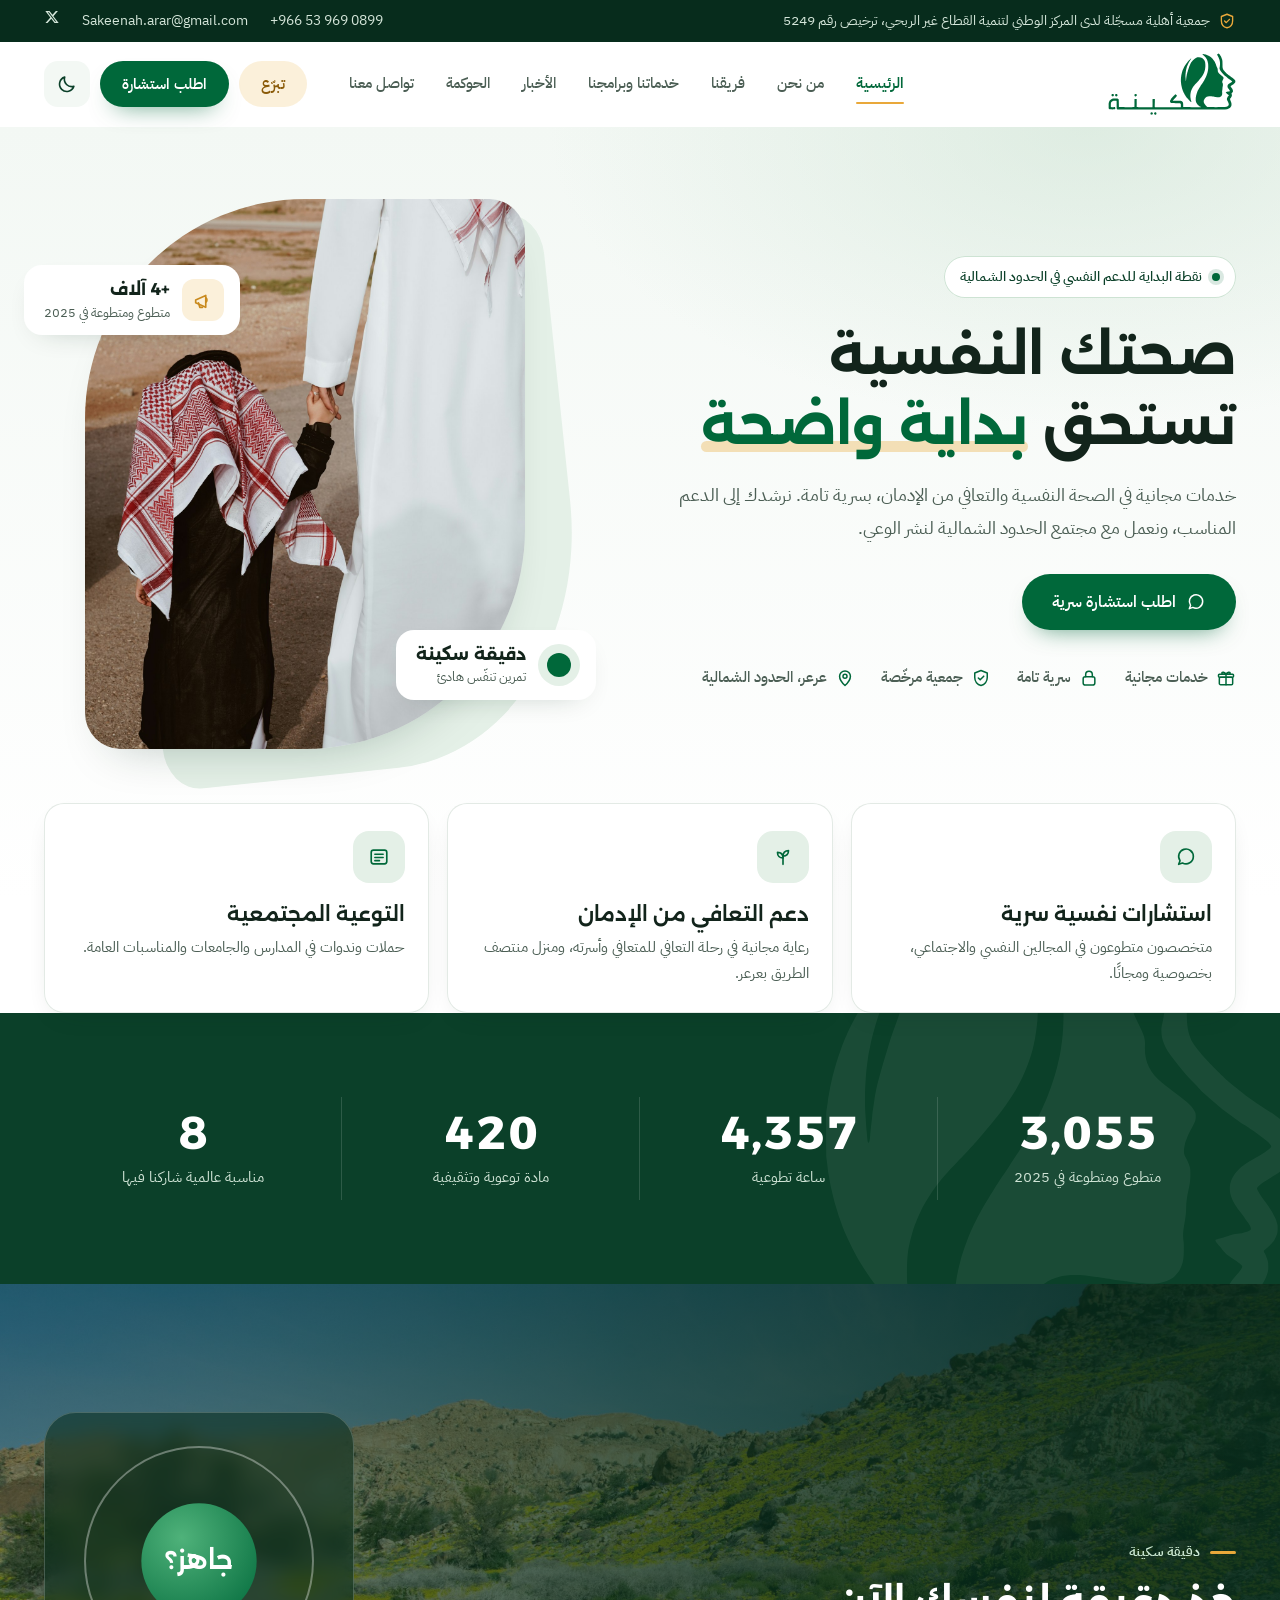
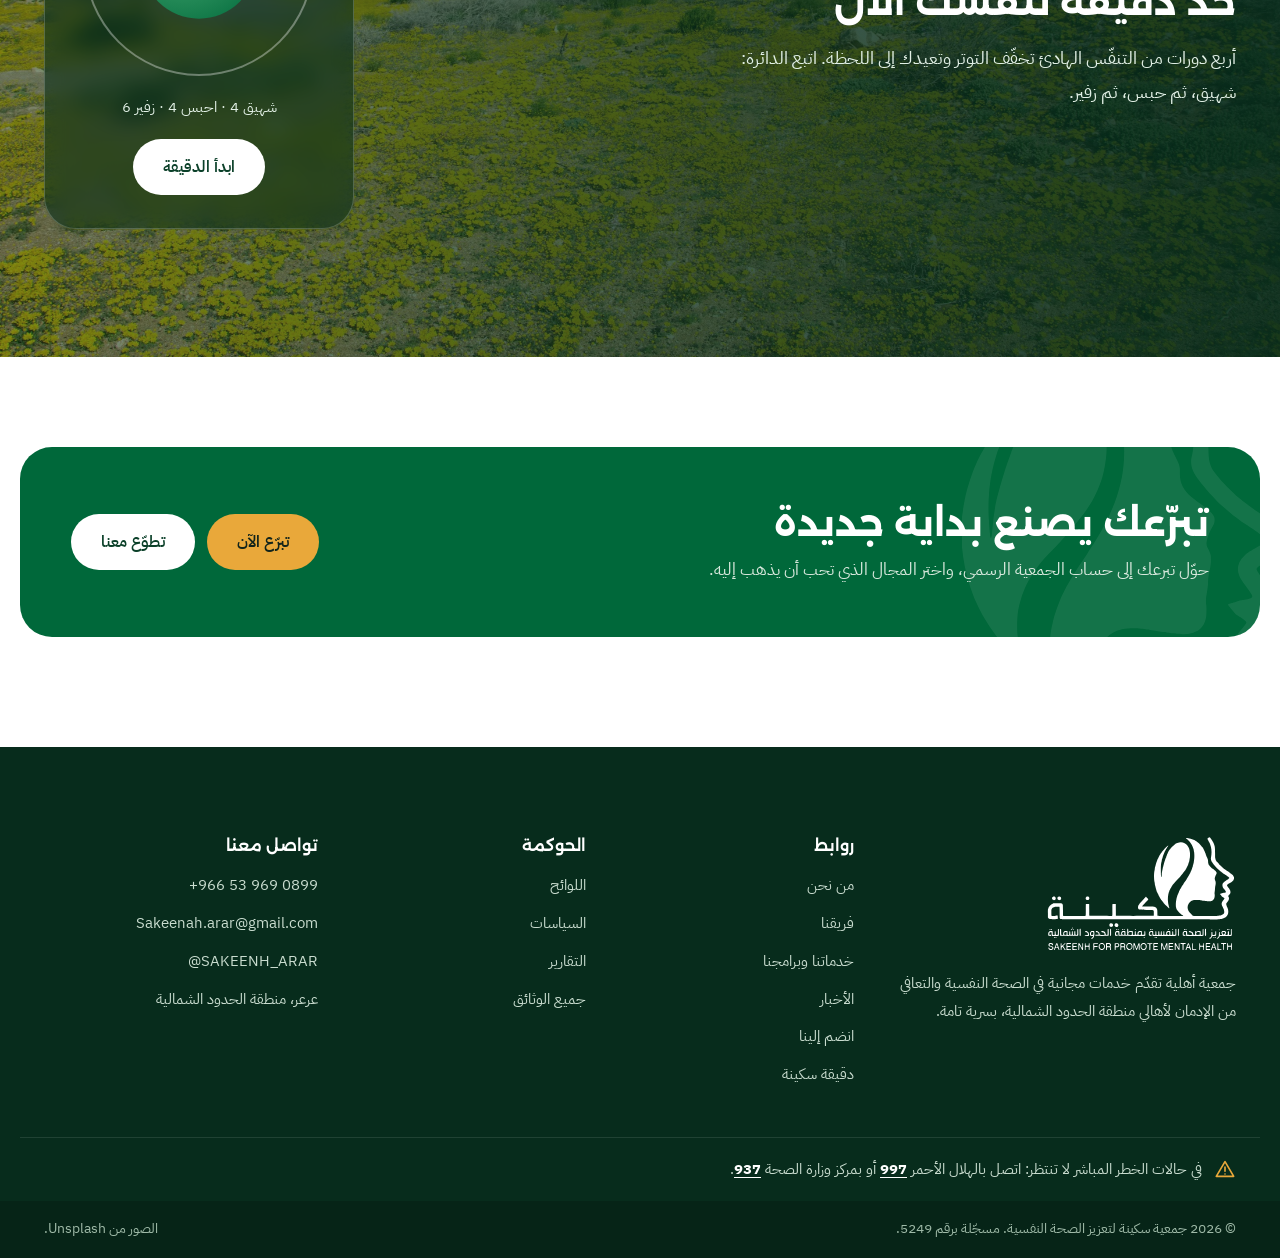
==== commit 4785387a: "إزالة الأزرار والأقسام المكررة من الرئيسية Co-Authored-By: Claude Opus 5.5 <noreply@anthropic.com>" ====
--- a/index.html
+++ b/index.html
@@ -78,7 +78,6 @@
             <svg class="ic" viewBox="0 0 24 24" aria-hidden="true"><path d="M20 11.5a8 8 0 0 1-11.8 7L4 20l1.5-4A8 8 0 1 1 20 11.5Z"/></svg>
             اطلب استشارة سرية
           </a>
-          <a class="btn btn--ghost btn--lg" href="about.html">تعرّف على سكينة</a>
         </div>
         <ul class="trust reveal">
           <li><svg class="ic" viewBox="0 0 24 24" aria-hidden="true"><rect x="4" y="11" width="16" height="9" rx="1.5"/><rect x="3" y="7.5" width="18" height="3.5" rx="1"/><path d="M12 7.5V20"/><path d="M12 7.5C10.5 4.5 7 4.3 7 6.2c0 1.3 2.5 1.3 5 1.3Zm0 0c1.5-3 5-3.2 5-1.3 0 1.3-2.5 1.3-5 1.3Z"/></svg>خدمات مجانية</li>
@@ -103,36 +102,15 @@
     </div>
   </section>
 
-  <!-- الخدمات السريعة -->
-  <section class="services" id="services" aria-labelledby="services-h">
+  <!-- ما نقدّمه -->
+  <section class="services services--home" aria-labelledby="offer-h">
     <div class="container">
-      <h2 id="services-h" class="sr-only">خدماتنا</h2>
-      <div class="services-grid">
-        <a class="service reveal" href="https://wa.me/966539690899" target="_blank" rel="noopener">
-          <span class="service-ic"><svg class="ic" viewBox="0 0 24 24" aria-hidden="true"><path d="M20 11.5a8 8 0 0 1-11.8 7L4 20l1.5-4A8 8 0 1 1 20 11.5Z"/><path d="M9 11.5h.01M12 11.5h.01M15 11.5h.01"/></svg></span>
-          <h3>استشارة سرية</h3>
-          <p>متخصصون متطوعون في المجالين النفسي والاجتماعي، بخصوصية ومجانًا.</p>
-          <span class="service-go" aria-hidden="true">←</span>
-        </a>
-        <a class="service reveal" href="https://wa.me/966539690899?text=%D8%A7%D9%84%D8%B3%D9%84%D8%A7%D9%85%20%D8%B9%D9%84%D9%8A%D9%83%D9%85%D8%8C%20%D8%A3%D8%B1%D8%BA%D8%A8%20%D9%81%D9%8A%20%D8%A7%D9%84%D8%A7%D8%B3%D8%AA%D9%81%D8%B3%D8%A7%D8%B1%20%D8%B9%D9%86%20%D8%AE%D8%AF%D9%85%D8%A7%D8%AA%20%D8%A7%D9%84%D8%AA%D8%B9%D8%A7%D9%81%D9%8A%20%D9%85%D9%86%20%D8%A7%D9%84%D8%A5%D8%AF%D9%85%D8%A7%D9%86" target="_blank" rel="noopener">
-          <span class="service-ic"><svg class="ic" viewBox="0 0 24 24" aria-hidden="true"><path d="M12 20V10"/><path d="M12 13c-4 0-6-2.5-6-6 4 0 6 2.5 6 6Z"/><path d="M12 11c0-3.5 2-6 6-6 0 3.5-2 6-6 6Z"/><path d="M7 20h10"/></svg></span>
-          <h3>التعافي من الإدمان</h3>
-          <p>دعم ورعاية مجانية في رحلة التعافي، للمتعافي وأسرته.</p>
-          <span class="service-go" aria-hidden="true">←</span>
-        </a>
-        <a class="service reveal" href="services.html#programs">
-          <span class="service-ic"><svg class="ic" viewBox="0 0 24 24" aria-hidden="true"><path d="M4 15v-3l11-5v13l-11-5Z"/><path d="M15 9.5a3 3 0 0 1 0 5"/><path d="m7 15 1.5 5h3"/></svg></span>
-          <h3>التوعية المجتمعية</h3>
-          <p>حملات وندوات في المدارس والجامعات والمناسبات العامة.</p>
-          <span class="service-go" aria-hidden="true">←</span>
-        </a>
-        <a class="service reveal" href="join.html">
-          <span class="service-ic"><svg class="ic" viewBox="0 0 24 24" aria-hidden="true"><path d="M12 20s-7-4.4-7-10a4 4 0 0 1 7-2.6A4 4 0 0 1 19 10c0 5.6-7 10-7 10Z"/></svg></span>
-          <h3>تطوّع معنا</h3>
-          <p>كن سفيرًا لسكينة، وشاركنا صناعة الأثر في مجتمعك.</p>
-          <span class="service-go" aria-hidden="true">←</span>
-        </a>
-      </div>
+      <h2 id="offer-h" class="sr-only">ما نقدّمه</h2>
+      <ul class="services-grid">
+        <li class="service service--info reveal"><span class="service-ic"><svg class="ic" viewBox="0 0 24 24" aria-hidden="true"><path d="M20 11.5a8 8 0 0 1-11.8 7L4 20l1.5-4A8 8 0 1 1 20 11.5Z"/></svg></span><h3>استشارات نفسية سرية</h3><p>متخصصون متطوعون في المجالين النفسي والاجتماعي، بخصوصية ومجانًا.</p></li>
+        <li class="service service--info reveal"><span class="service-ic"><svg class="ic" viewBox="0 0 24 24" aria-hidden="true"><path d="M12 20V10"/><path d="M12 13c-4 0-6-2.5-6-6 4 0 6 2.5 6 6Z"/><path d="M12 11c0-3.5 2-6 6-6 0 3.5-2 6-6 6Z"/></svg></span><h3>دعم التعافي من الإدمان</h3><p>رعاية مجانية في رحلة التعافي للمتعافي وأسرته، ومنزل منتصف الطريق بعرعر.</p></li>
+        <li class="service service--info reveal"><span class="service-ic"><svg class="ic" viewBox="0 0 24 24" aria-hidden="true"><rect x="3.5" y="4.5" width="17" height="15" rx="2.5"/><path d="M7.5 9h9M7.5 12.5h9M7.5 16h5"/></svg></span><h3>التوعية المجتمعية</h3><p>حملات وندوات في المدارس والجامعات والمناسبات العامة.</p></li>
+      </ul>
     </div>
   </section>
 
@@ -149,24 +127,6 @@
     </div>
   </section>
 
-  <!-- اكتشف سكينة -->
-  <section class="section explore" aria-labelledby="explore-h">
-    <div class="container">
-      <div class="section-head reveal">
-        <p class="kicker">اكتشف سكينة</p>
-        <h2 id="explore-h">كل ما تريد معرفته في مكانه</h2>
-      </div>
-      <div class="xgrid">
-        <a class="xcard reveal" href="about.html"><span class="xcard-ic"><svg class="ic" viewBox="0 0 24 24" aria-hidden="true"><path d="M12 20V10"/><path d="M12 13c-4 0-6-2.5-6-6 4 0 6 2.5 6 6Z"/><path d="M12 11c0-3.5 2-6 6-6 0 3.5-2 6-6 6Z"/></svg></span><span class="xcard-t"><b>من نحن</b><small>قصتنا ورؤيتنا وقيمنا وأهدافنا</small></span><span class="xcard-go" aria-hidden="true"><svg class="ic" viewBox="0 0 24 24" aria-hidden="true"><path d="M19 12H5M11 6l-6 6 6 6"/></svg></span></a>
-        <a class="xcard reveal" href="team.html"><span class="xcard-ic"><svg class="ic" viewBox="0 0 24 24" aria-hidden="true"><circle cx="9" cy="8.5" r="3"/><path d="M3.5 19a5.5 5.5 0 0 1 11 0"/><circle cx="17" cy="9.5" r="2.4"/><path d="M15.5 14.2a4.5 4.5 0 0 1 5 4.8"/></svg></span><span class="xcard-t"><b>فريقنا</b><small>الهيكل التنظيمي ومجلس الإدارة</small></span><span class="xcard-go" aria-hidden="true"><svg class="ic" viewBox="0 0 24 24" aria-hidden="true"><path d="M19 12H5M11 6l-6 6 6 6"/></svg></span></a>
-        <a class="xcard reveal" href="services.html"><span class="xcard-ic"><svg class="ic" viewBox="0 0 24 24" aria-hidden="true"><path d="M12 20s-7-4.4-7-10a4 4 0 0 1 7-2.6A4 4 0 0 1 19 10c0 5.6-7 10-7 10Z"/></svg></span><span class="xcard-t"><b>خدماتنا وبرامجنا</b><small>الاستشارات ومنزل منتصف الطريق وبرامج 2025</small></span><span class="xcard-go" aria-hidden="true"><svg class="ic" viewBox="0 0 24 24" aria-hidden="true"><path d="M19 12H5M11 6l-6 6 6 6"/></svg></span></a>
-        <a class="xcard reveal" href="news.html"><span class="xcard-ic"><svg class="ic" viewBox="0 0 24 24" aria-hidden="true"><rect x="3.5" y="4.5" width="17" height="15" rx="2.5"/><path d="M7.5 9h9M7.5 12.5h9M7.5 16h5"/></svg></span><span class="xcard-t"><b>الأخبار</b><small>آخر أخبار الجمعية وفعالياتها</small></span><span class="xcard-go" aria-hidden="true"><svg class="ic" viewBox="0 0 24 24" aria-hidden="true"><path d="M19 12H5M11 6l-6 6 6 6"/></svg></span></a>
-        <a class="xcard reveal" href="governance.html"><span class="xcard-ic"><svg class="ic" viewBox="0 0 24 24" aria-hidden="true"><path d="M12 3 4.5 6v5.5c0 4.6 3.1 8.5 7.5 9.5 4.4-1 7.5-4.9 7.5-9.5V6L12 3Z"/><path d="m8.8 12 2.2 2.2 4.3-4.4"/></svg></span><span class="xcard-t"><b>الحوكمة</b><small>لوائحنا وسياساتنا وتقاريرنا المالية</small></span><span class="xcard-go" aria-hidden="true"><svg class="ic" viewBox="0 0 24 24" aria-hidden="true"><path d="M19 12H5M11 6l-6 6 6 6"/></svg></span></a>
-        <a class="xcard reveal" href="join.html"><span class="xcard-ic"><svg class="ic" viewBox="0 0 24 24" aria-hidden="true"><path d="M7 11V6.5a1.5 1.5 0 0 1 3 0V11M10 10V5a1.5 1.5 0 0 1 3 0v5M13 10V6a1.5 1.5 0 0 1 3 0v6"/><path d="M16 9.5a1.5 1.5 0 0 1 3 0V14a7 7 0 0 1-7 7h-.5A6.5 6.5 0 0 1 5 15.5L3.8 12.6a1.4 1.4 0 0 1 2.4-1.4L7 12.5"/></svg></span><span class="xcard-t"><b>انضم إلينا</b><small>العضوية والتطوع مع سكينة</small></span><span class="xcard-go" aria-hidden="true"><svg class="ic" viewBox="0 0 24 24" aria-hidden="true"><path d="M19 12H5M11 6l-6 6 6 6"/></svg></span></a>
-      </div>
-    </div>
-  </section>
-
   <!-- دقيقة سكينة -->
   <section class="breathe" id="breathe" aria-labelledby="breathe-h">
     <img class="breathe-bg" src="assets/photos/spring.jpg" alt="" width="2200" height="1467" loading="lazy">
@@ -251,9 +211,7 @@
   </div>
 </footer>
 
-<a class="wa-float" href="https://wa.me/966539690899" target="_blank" rel="noopener" aria-label="تواصل معنا عبر واتساب">
-  <svg viewBox="0 0 24 24" aria-hidden="true"><path fill="currentColor" d="M12 2.2a9.7 9.7 0 0 0-8.3 14.8L2.3 21.8l4.9-1.3A9.7 9.7 0 1 0 12 2.2Zm0 17.7a8 8 0 0 1-4.1-1.1l-.3-.2-2.9.8.8-2.8-.2-.3A8 8 0 1 1 12 19.9Zm4.4-6c-.2-.1-1.4-.7-1.7-.8-.2-.1-.4-.1-.5.1l-.8.9c-.1.2-.3.2-.5.1a6.5 6.5 0 0 1-3.2-2.8c-.2-.4.2-.4.7-1.3.1-.2 0-.3 0-.4l-.8-1.8c-.2-.5-.4-.4-.5-.4h-.5a.9.9 0 0 0-.7.3 2.8 2.8 0 0 0-.9 2.1 4.9 4.9 0 0 0 1 2.6 11.2 11.2 0 0 0 4.3 3.8c1.6.7 2.2.7 3 .6a2.6 2.6 0 0 0 1.7-1.2 2.1 2.1 0 0 0 .1-1.2c0-.1-.2-.2-.4-.3Z"/></svg>
-</a>
+
 
 <nav class="mbar" aria-label="إجراءات سريعة">
   <a class="mbar-item" href="donate.html"><svg class="ic" viewBox="0 0 24 24" aria-hidden="true"><rect x="4" y="11" width="16" height="9" rx="1.5"/><rect x="3" y="7.5" width="18" height="3.5" rx="1"/><path d="M12 7.5V20"/><path d="M12 7.5C10.5 4.5 7 4.3 7 6.2c0 1.3 2.5 1.3 5 1.3Zm0 0c1.5-3 5-3.2 5-1.3 0 1.3-2.5 1.3-5 1.3Z"/></svg><span>تبرّع</span></a>
--- a/site.css
+++ b/site.css
@@ -31,6 +31,11 @@
 .xcard-go { flex: none; color: var(--accent); opacity: .5; transition: opacity .2s, transform .25s var(--ease); }
 .xcard:hover .xcard-go { opacity: 1; transform: translateX(-4px); }
 .explore { padding-top: clamp(56px, 7vw, 96px); }
+
+/* ما نقدّمه في الرئيسية: بطاقات تعريفية بلا روابط */
+.services--home .services-grid { grid-template-columns: repeat(3, 1fr); }
+.service--info:hover { transform: none; box-shadow: var(--shadow-sm), inset 0 0 0 1px var(--line); }
+.service--info:hover .service-ic { background: var(--mint-100); color: var(--accent); }
 
 /* صفحة الخدمات */
 .services--page { margin-top: 0; padding-block: clamp(48px, 6vw, 80px) 0; }
@@ -150,11 +155,11 @@
   .kpis--3 span { font-size: 12.5px; line-height: 1.5; }
 
   /* اختصار الأقسام الطويلة على الجوال */
-  .services:not(.services--page) .services-grid { grid-template-columns: 1fr 1fr; gap: 10px; }
-  .services:not(.services--page) .service { display: block; padding: 16px; }
-  .services:not(.services--page) .service-ic { width: 44px; height: 44px; margin-bottom: 10px; }
-  .services:not(.services--page) .service h3 { font-size: 16px; margin: 0; }
-  .services:not(.services--page) .service p { display: none; }
+  .services--home .services-grid { grid-template-columns: repeat(3, 1fr); gap: 8px; }
+  .services--home .service { display: block; padding: 14px 10px; text-align: center; }
+  .services--home .service-ic { width: 42px; height: 42px; margin: 0 auto 8px; }
+  .services--home .service h3 { font-size: 14.5px; line-height: 1.5; margin: 0; }
+  .services--home .service p { display: none; }
   .values-grid { grid-template-columns: 1fr 1fr; gap: 10px; }
   .value { padding: 16px; }
   .value:first-child { grid-column: 1 / -1; }
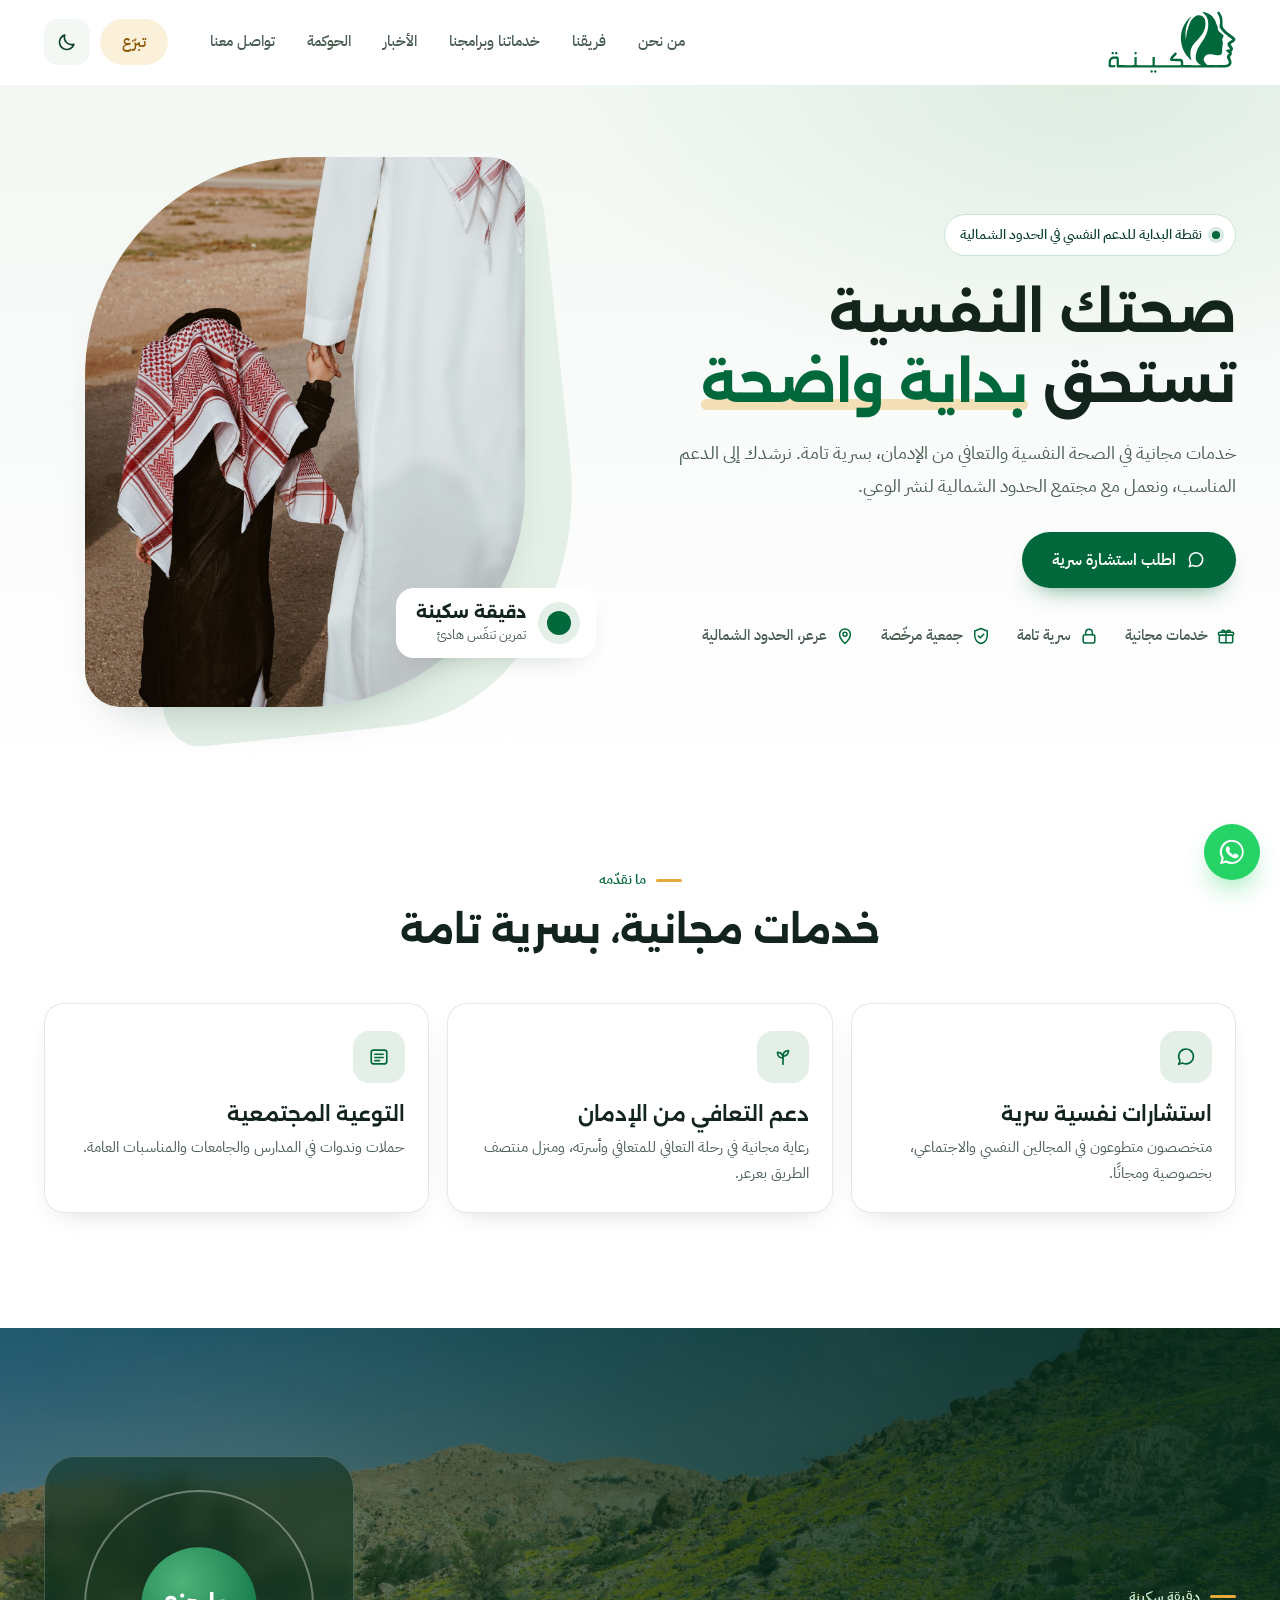
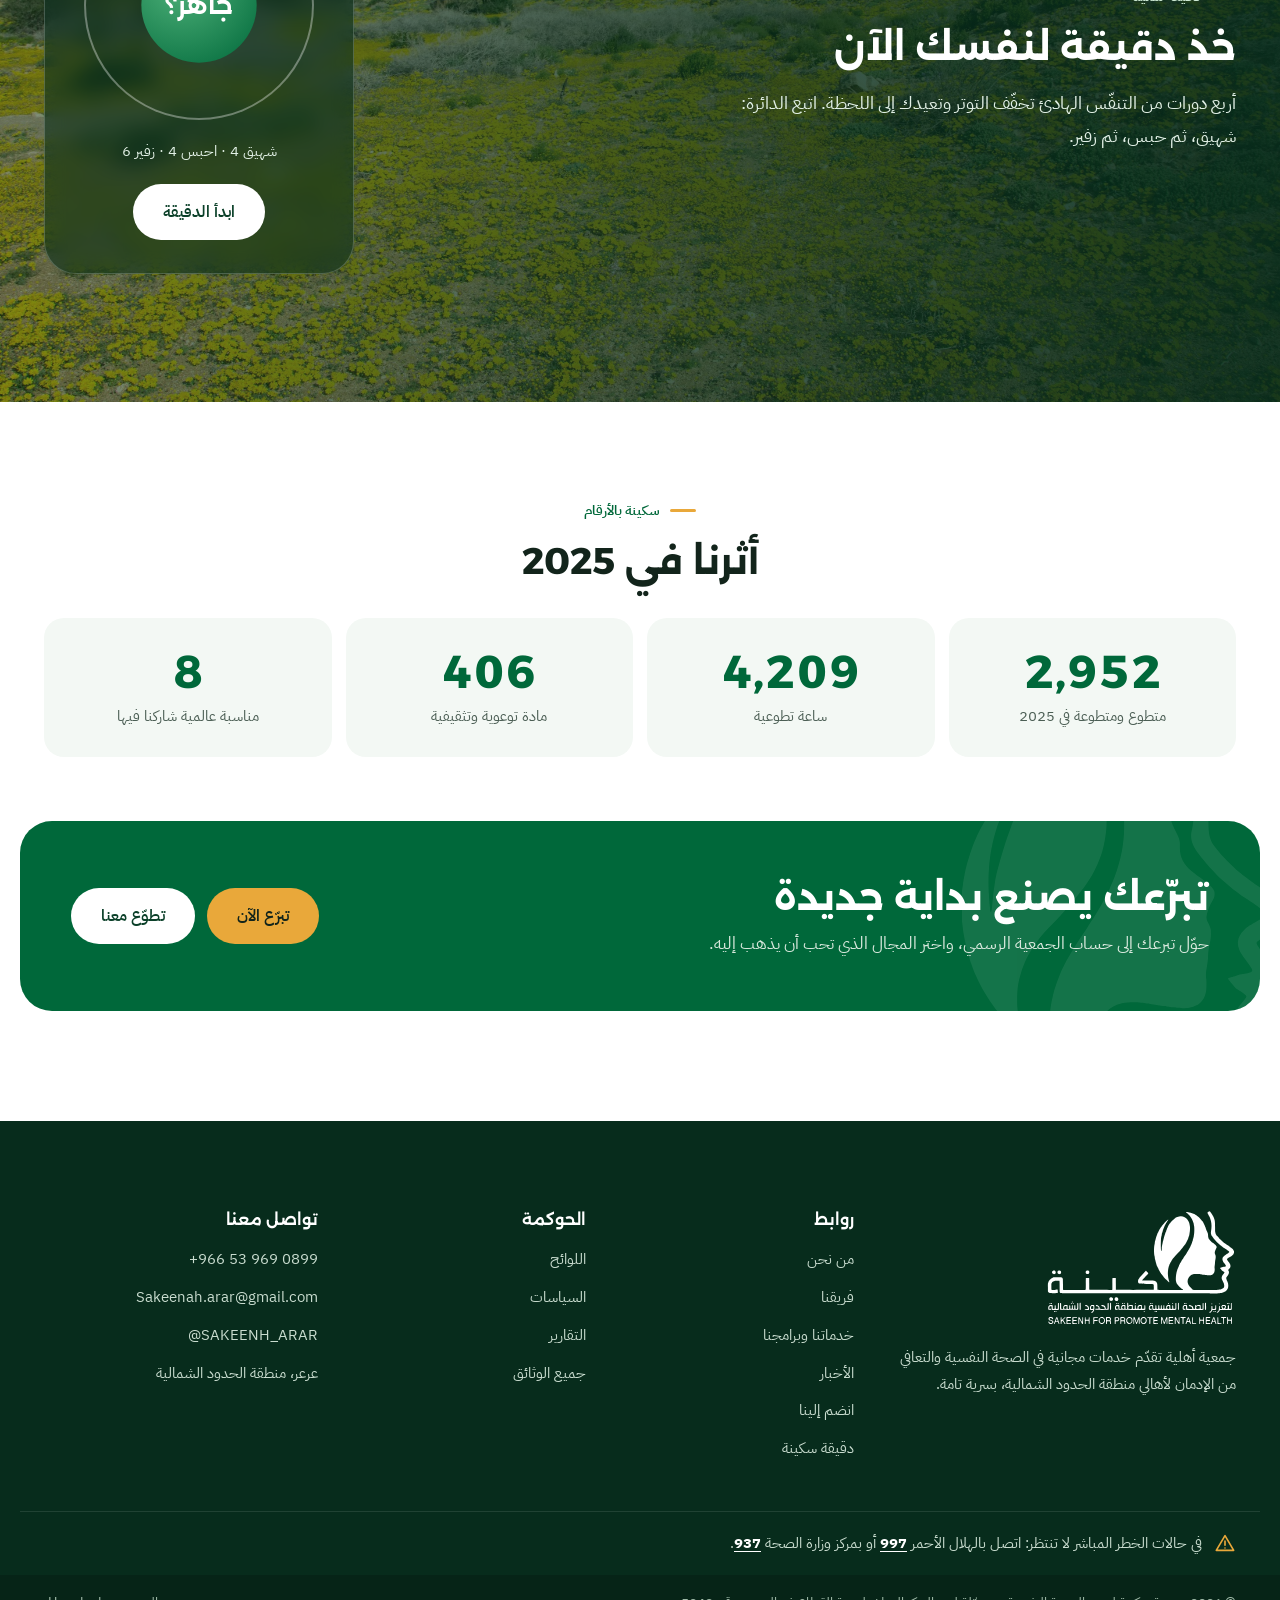
==== commit 9e9edd3d: "تبسيط الرأس، وإرجاع زر الواتساب العائم، وإعادة ترتيب الرئيسية Co-Authored-By: Claude Opus 5.5 <norep" ====
--- a/index.html
+++ b/index.html
@@ -19,29 +19,13 @@
 
 <a class="skip" href="#main">تخطَّ إلى المحتوى</a>
 
-<div class="topbar">
-  <div class="container topbar-in">
-    <p class="topbar-reg">
-      <svg class="ic" viewBox="0 0 24 24" aria-hidden="true"><path d="M12 3 4.5 6v5.5c0 4.6 3.1 8.5 7.5 9.5 4.4-1 7.5-4.9 7.5-9.5V6L12 3Z"/><path d="m8.8 12 2.2 2.2 4.3-4.4"/></svg>
-      جمعية أهلية مسجّلة لدى المركز الوطني لتنمية القطاع غير الربحي، ترخيص رقم 5249
-    </p>
-    <ul class="topbar-links">
-      <li><a href="https://wa.me/966539690899" target="_blank" rel="noopener" dir="ltr">+966 53 969 0899</a></li>
-      <li><a href="mailto:Sakeenah.arar@gmail.com" dir="ltr">Sakeenah.arar@gmail.com</a></li>
-      <li><a href="https://x.com/SAKEENH_ARAR" target="_blank" rel="noopener" aria-label="حساب الجمعية على X">
-        <svg class="ic ic--fill" viewBox="0 0 24 24" aria-hidden="true"><path d="M17.8 3h3.1l-6.8 7.7L22 21h-6.2l-4.9-6.3L5.3 21H2.2l7.3-8.3L2 3h6.3l4.4 5.8L17.8 3Zm-1.1 16.2h1.7L7.4 4.7H5.6l11.1 14.5Z"/></svg>
-      </a></li>
-    </ul>
-  </div>
-</div>
-
 <header class="header">
   <div class="container header-in">
     <a class="brand" href="index.html" aria-label="جمعية سكينة، الصفحة الرئيسية">
       <img src="assets/brand/logo-green.svg" alt="" width="1057" height="512">
     </a>
     <nav class="nav" id="nav" aria-label="القائمة الرئيسية">
-      <a href="index.html" aria-current="page"><svg class="ic" viewBox="0 0 24 24" aria-hidden="true"><path d="M4 10.5 12 4l8 6.5V20a1 1 0 0 1-1 1h-4.5v-6h-5v6H5a1 1 0 0 1-1-1v-9.5Z"/></svg><span>الرئيسية</span></a>
+      <a class="nav-home" href="index.html" aria-current="page"><svg class="ic" viewBox="0 0 24 24" aria-hidden="true"><path d="M4 10.5 12 4l8 6.5V20a1 1 0 0 1-1 1h-4.5v-6h-5v6H5a1 1 0 0 1-1-1v-9.5Z"/></svg><span>الرئيسية</span></a>
       <a href="about.html"><svg class="ic" viewBox="0 0 24 24" aria-hidden="true"><path d="M12 20V10"/><path d="M12 13c-4 0-6-2.5-6-6 4 0 6 2.5 6 6Z"/><path d="M12 11c0-3.5 2-6 6-6 0 3.5-2 6-6 6Z"/></svg><span>من نحن</span></a>
       <a href="team.html"><svg class="ic" viewBox="0 0 24 24" aria-hidden="true"><circle cx="9" cy="8.5" r="3"/><path d="M3.5 19a5.5 5.5 0 0 1 11 0"/><circle cx="17" cy="9.5" r="2.4"/><path d="M15.5 14.2a4.5 4.5 0 0 1 5 4.8"/></svg><span>فريقنا</span></a>
       <a href="services.html"><svg class="ic" viewBox="0 0 24 24" aria-hidden="true"><path d="M12 20s-7-4.4-7-10a4 4 0 0 1 7-2.6A4 4 0 0 1 19 10c0 5.6-7 10-7 10Z"/></svg><span>خدماتنا وبرامجنا</span></a>
@@ -49,7 +33,6 @@
       <a href="governance.html"><svg class="ic" viewBox="0 0 24 24" aria-hidden="true"><path d="M12 3 4.5 6v5.5c0 4.6 3.1 8.5 7.5 9.5 4.4-1 7.5-4.9 7.5-9.5V6L12 3Z"/><path d="m8.8 12 2.2 2.2 4.3-4.4"/></svg><span>الحوكمة</span></a>
       <a href="contact.html"><svg class="ic" viewBox="0 0 24 24" aria-hidden="true"><path d="M5 4.5h3.2l1.6 4-2 1.3a10.5 10.5 0 0 0 6.4 6.4l1.3-2 4 1.6V19a1.5 1.5 0 0 1-1.5 1.5A15.5 15.5 0 0 1 3.5 6 1.5 1.5 0 0 1 5 4.5Z"/></svg><span>تواصل معنا</span></a>
       <a class="nav-extra" href="join.html"><svg class="ic" viewBox="0 0 24 24" aria-hidden="true"><path d="M7 11V6.5a1.5 1.5 0 0 1 3 0V11M10 10V5a1.5 1.5 0 0 1 3 0v5M13 10V6a1.5 1.5 0 0 1 3 0v6"/><path d="M16 9.5a1.5 1.5 0 0 1 3 0V14a7 7 0 0 1-7 7h-.5A6.5 6.5 0 0 1 5 15.5L3.8 12.6a1.4 1.4 0 0 1 2.4-1.4L7 12.5"/></svg><span>انضم إلينا</span></a>
-      <a class="nav-extra" href="donate.html"><svg class="ic" viewBox="0 0 24 24" aria-hidden="true"><rect x="4" y="11" width="16" height="9" rx="1.5"/><rect x="3" y="7.5" width="18" height="3.5" rx="1"/><path d="M12 7.5V20"/><path d="M12 7.5C10.5 4.5 7 4.3 7 6.2c0 1.3 2.5 1.3 5 1.3Zm0 0c1.5-3 5-3.2 5-1.3 0 1.3-2.5 1.3-5 1.3Z"/></svg><span>تبرّع</span></a>
       <div class="nav-contact">
         <a href="https://wa.me/966539690899" target="_blank" rel="noopener" dir="ltr">+966 53 969 0899</a>
         <a href="mailto:Sakeenah.arar@gmail.com" dir="ltr">Sakeenah.arar@gmail.com</a>
@@ -57,7 +40,6 @@
     </nav>
     <div class="header-actions">
       <a class="btn btn--gold-soft" href="donate.html">تبرّع</a>
-      <a class="btn btn--primary" href="https://wa.me/966539690899?text=%D8%A7%D9%84%D8%B3%D9%84%D8%A7%D9%85%20%D8%B9%D9%84%D9%8A%D9%83%D9%85%D8%8C%20%D8%A3%D8%B1%D8%BA%D8%A8%20%D9%81%D9%8A%20%D8%B7%D9%84%D8%A8%20%D8%A7%D8%B3%D8%AA%D8%B4%D8%A7%D8%B1%D8%A9%20%D8%B3%D8%B1%D9%8A%D8%A9" target="_blank" rel="noopener">اطلب استشارة</a>
       <button class="theme-toggle" type="button" aria-pressed="false" aria-label="تفعيل الوضع الليلي"><svg class="ic ic-moon" viewBox="0 0 24 24" aria-hidden="true"><path d="M19.5 14.5A8 8 0 0 1 9.5 4.5a8 8 0 1 0 10 10Z"/></svg><svg class="ic ic-sun" viewBox="0 0 24 24" aria-hidden="true"><circle cx="12" cy="12" r="4"/><path d="M12 2.5v2M12 19.5v2M2.5 12h2M19.5 12h2M5.3 5.3l1.4 1.4M17.3 17.3l1.4 1.4M5.3 18.7l1.4-1.4M17.3 6.7l1.4-1.4"/></svg></button>
       <button class="burger" type="button" aria-expanded="false" aria-controls="nav" aria-label="فتح القائمة"><span></span><span></span><span></span></button>
     </div>
@@ -90,10 +72,6 @@
       <div class="hero-media reveal">
         <span class="leaf-bg" aria-hidden="true"></span>
         <img class="hero-photo" src="assets/photos/family-walk.jpg" alt="أب بثوب وشماغ يمسك يد طفله أثناء المشي" width="1400" height="2100" fetchpriority="high">
-        <div class="float-card float-card--stat">
-          <span class="float-ic"><svg class="ic" viewBox="0 0 24 24" aria-hidden="true"><path d="M4 15v-3l11-5v13l-11-5Z"/><path d="M15 9.5a3 3 0 0 1 0 5"/><path d="m7 15 1.5 5h3"/></svg></span>
-          <span><b>+4 آلاف</b><small>متطوع ومتطوعة في 2025</small></span>
-        </div>
         <a class="float-card float-card--breathe" href="#breathe">
           <span class="mini-breath" aria-hidden="true"></span>
           <span><b>دقيقة سكينة</b><small>تمرين تنفّس هادئ</small></span>
@@ -103,26 +81,16 @@
   </section>
 
   <!-- ما نقدّمه -->
-  <section class="services services--home" aria-labelledby="offer-h">
+  <section class="section services services--home" aria-labelledby="offer-h">
     <div class="container">
-      <h2 id="offer-h" class="sr-only">ما نقدّمه</h2>
+      <div class="section-head section-head--center reveal">
+        <p class="kicker">ما نقدّمه</p>
+        <h2 id="offer-h">خدمات مجانية، بسرية تامة</h2>
+      </div>
       <ul class="services-grid">
         <li class="service service--info reveal"><span class="service-ic"><svg class="ic" viewBox="0 0 24 24" aria-hidden="true"><path d="M20 11.5a8 8 0 0 1-11.8 7L4 20l1.5-4A8 8 0 1 1 20 11.5Z"/></svg></span><h3>استشارات نفسية سرية</h3><p>متخصصون متطوعون في المجالين النفسي والاجتماعي، بخصوصية ومجانًا.</p></li>
         <li class="service service--info reveal"><span class="service-ic"><svg class="ic" viewBox="0 0 24 24" aria-hidden="true"><path d="M12 20V10"/><path d="M12 13c-4 0-6-2.5-6-6 4 0 6 2.5 6 6Z"/><path d="M12 11c0-3.5 2-6 6-6 0 3.5-2 6-6 6Z"/></svg></span><h3>دعم التعافي من الإدمان</h3><p>رعاية مجانية في رحلة التعافي للمتعافي وأسرته، ومنزل منتصف الطريق بعرعر.</p></li>
         <li class="service service--info reveal"><span class="service-ic"><svg class="ic" viewBox="0 0 24 24" aria-hidden="true"><rect x="3.5" y="4.5" width="17" height="15" rx="2.5"/><path d="M7.5 9h9M7.5 12.5h9M7.5 16h5"/></svg></span><h3>التوعية المجتمعية</h3><p>حملات وندوات في المدارس والجامعات والمناسبات العامة.</p></li>
-      </ul>
-    </div>
-  </section>
-
-  <!-- بالأرقام -->
-  <section class="stats" aria-labelledby="stats-h">
-    <div class="container">
-      <h2 id="stats-h" class="sr-only">سكينة بالأرقام</h2>
-      <ul class="stats-grid">
-        <li class="reveal"><b data-count="4002">4,002</b><span>متطوع ومتطوعة في 2025</span></li>
-        <li class="reveal"><b data-count="5707">5,707</b><span>ساعة تطوعية</span></li>
-        <li class="reveal"><b data-count="550">550</b><span>مادة توعوية وتثقيفية</span></li>
-        <li class="reveal"><b data-count="11">11</b><span>مناسبة عالمية شاركنا فيها</span></li>
       </ul>
     </div>
   </section>
@@ -144,6 +112,19 @@
         <p class="breath-count" aria-hidden="true">شهيق 4 · احبس 4 · زفير 6</p>
         <button class="btn btn--light btn--lg breath-btn" type="button">ابدأ الدقيقة</button>
       </div>
+    </div>
+  </section>
+
+  <!-- أثرنا -->
+  <section class="stats stats--light" aria-labelledby="stats-h">
+    <div class="container">
+      <div class="section-head section-head--center reveal"><p class="kicker">سكينة بالأرقام</p><h2 id="stats-h">أثرنا في 2025</h2></div>
+      <ul class="stats-grid">
+        <li class="reveal"><b data-count="4002">4,002</b><span>متطوع ومتطوعة في 2025</span></li>
+        <li class="reveal"><b data-count="5707">5,707</b><span>ساعة تطوعية</span></li>
+        <li class="reveal"><b data-count="550">550</b><span>مادة توعوية وتثقيفية</span></li>
+        <li class="reveal"><b data-count="11">11</b><span>مناسبة عالمية شاركنا فيها</span></li>
+      </ul>
     </div>
   </section>
 
@@ -205,7 +186,7 @@
   </div>
   <div class="footer-bottom">
     <div class="container footer-bottom-in">
-      <p>© 2026 جمعية سكينة لتعزيز الصحة النفسية. مسجّلة برقم 5249.</p>
+      <p>© 2026 جمعية سكينة لتعزيز الصحة النفسية. مسجّلة لدى المركز الوطني لتنمية القطاع غير الربحي برقم 5249.</p>
       <p>الصور من Unsplash.</p>
     </div>
   </div>
@@ -213,11 +194,9 @@
 
 
 
-<nav class="mbar" aria-label="إجراءات سريعة">
-  <a class="mbar-item" href="donate.html"><svg class="ic" viewBox="0 0 24 24" aria-hidden="true"><rect x="4" y="11" width="16" height="9" rx="1.5"/><rect x="3" y="7.5" width="18" height="3.5" rx="1"/><path d="M12 7.5V20"/><path d="M12 7.5C10.5 4.5 7 4.3 7 6.2c0 1.3 2.5 1.3 5 1.3Zm0 0c1.5-3 5-3.2 5-1.3 0 1.3-2.5 1.3-5 1.3Z"/></svg><span>تبرّع</span></a>
-  <a class="mbar-item mbar-item--main" href="https://wa.me/966539690899?text=%D8%A7%D9%84%D8%B3%D9%84%D8%A7%D9%85%20%D8%B9%D9%84%D9%8A%D9%83%D9%85%D8%8C%20%D8%A3%D8%B1%D8%BA%D8%A8%20%D9%81%D9%8A%20%D8%B7%D9%84%D8%A8%20%D8%A7%D8%B3%D8%AA%D8%B4%D8%A7%D8%B1%D8%A9%20%D8%B3%D8%B1%D9%8A%D8%A9" target="_blank" rel="noopener"><svg class="ic" viewBox="0 0 24 24" aria-hidden="true"><path d="M20 11.5a8 8 0 0 1-11.8 7L4 20l1.5-4A8 8 0 1 1 20 11.5Z"/></svg><span>اطلب استشارة</span></a>
-  <a class="mbar-item" href="contact.html"><svg class="ic" viewBox="0 0 24 24" aria-hidden="true"><path d="M5 4.5h3.2l1.6 4-2 1.3a10.5 10.5 0 0 0 6.4 6.4l1.3-2 4 1.6V19a1.5 1.5 0 0 1-1.5 1.5A15.5 15.5 0 0 1 3.5 6 1.5 1.5 0 0 1 5 4.5Z"/></svg><span>تواصل</span></a>
-</nav>
+<a class="wa-float" href="https://wa.me/966539690899" target="_blank" rel="noopener" aria-label="تواصل معنا عبر واتساب">
+  <svg viewBox="0 0 24 24" aria-hidden="true"><path fill="currentColor" d="M12 2.2a9.7 9.7 0 0 0-8.3 14.8L2.3 21.8l4.9-1.3A9.7 9.7 0 1 0 12 2.2Zm0 17.7a8 8 0 0 1-4.1-1.1l-.3-.2-2.9.8.8-2.8-.2-.3A8 8 0 1 1 12 19.9Zm4.4-6c-.2-.1-1.4-.7-1.7-.8-.2-.1-.4-.1-.5.1l-.8.9c-.1.2-.3.2-.5.1a6.5 6.5 0 0 1-3.2-2.8c-.2-.4.2-.4.7-1.3.1-.2 0-.3 0-.4l-.8-1.8c-.2-.5-.4-.4-.5-.4h-.5a.9.9 0 0 0-.7.3 2.8 2.8 0 0 0-.9 2.1 4.9 4.9 0 0 0 1 2.6 11.2 11.2 0 0 0 4.3 3.8c1.6.7 2.2.7 3 .6a2.6 2.6 0 0 0 1.7-1.2 2.1 2.1 0 0 0 .1-1.2c0-.1-.2-.2-.4-.3Z"/></svg>
+</a>
 
 <script src="main.js" defer></script>
 </body>
--- a/site.css
+++ b/site.css
@@ -1,7 +1,8 @@
 /* ===== أنماط مشتركة لصفحات الموقع المقسّمة ===== */
 
 /* القائمة: الأيقونات والروابط الإضافية تظهر في قائمة الجوال فقط */
-.nav > a .ic, .nav > .nav-extra, .nav-contact, .mbar { display: none; }
+.nav > a .ic, .nav > .nav-extra, .nav-contact { display: none; }
+@media (min-width: 1025px) { .nav > a.nav-home { display: none; } }
 
 /* رأس الصفحات الداخلية */
 .phero {
@@ -36,6 +37,25 @@
 .services--home .services-grid { grid-template-columns: repeat(3, 1fr); }
 .service--info:hover { transform: none; box-shadow: var(--shadow-sm), inset 0 0 0 1px var(--line); }
 .service--info:hover .service-ic { background: var(--mint-100); color: var(--accent); }
+
+/* عناوين في المنتصف */
+.section-head--center { margin-inline: auto; text-align: center; }
+.section-head--center .kicker { justify-content: center; }
+
+/* ما نقدّمه: قسم مستقل بمسافته */
+.services--home { margin-top: 0; }
+.hero { padding-bottom: clamp(48px, 6vw, 80px); }
+.hero + .services--home { padding-top: clamp(48px, 6vw, 80px); }
+
+/* أثرنا في 2025: قسم فاتح قبل دعوة التبرع */
+.stats--light { background: var(--surface); color: var(--ink); padding-block: clamp(56px, 7vw, 96px) clamp(40px, 5vw, 64px); }
+.stats--light::before { display: none; }
+.stats--light .section-head { margin-bottom: 32px; }
+.stats--light .stats-grid { gap: 14px; }
+.stats--light .stats-grid li { padding: 26px 16px; border-radius: var(--r-md); background: var(--mint-50); }
+.stats--light .stats-grid li + li { border-inline-start: 0; }
+.stats--light .stats-grid b { color: var(--accent); }
+.stats--light .stats-grid span { color: var(--ink-2); }
 
 /* صفحة الخدمات */
 .services--page { margin-top: 0; padding-block: clamp(48px, 6vw, 80px) 0; }
@@ -71,14 +91,14 @@
 .cinfo-item--alert .ccard-ic { background: var(--sand-100); color: var(--brown); }
 
 @media (max-width: 1024px) {
+  .header-actions .btn--gold-soft { display: inline-flex; }
   .xgrid, .cgrid { grid-template-columns: repeat(2, 1fr); }
 }
 
 /* ===== الجوال ===== */
 @media (max-width: 768px) {
-  .topbar, .wa-float { display: none; }
-  .header-actions .btn--primary { display: none; }
   .header-in { min-height: 66px; }
+  .header-actions .btn--gold-soft { min-height: 42px; padding: 0 18px; font-size: 14.5px; }
 
   /* القائمة بكامل الشاشة */
   .nav {
@@ -101,8 +121,6 @@
   }
   .menu-open { overflow: hidden; }
 
-  /* شريط الإجراءات السفلي */
-  .footer-bottom { padding-bottom: calc(84px + env(safe-area-inset-bottom)); }
   .donate--page .card-stage { order: 0; }
   .gtabs { display: grid; grid-template-columns: 1fr 1fr; }
   .gtab { padding: 10px 8px; white-space: normal; }
@@ -110,25 +128,9 @@
   .gov-docs .gtabs { grid-template-columns: repeat(3, 1fr); }
   .gov-docs .gtab-n { display: none; }
   #tab-assembly, #tab-board { grid-column: 1 / -1; }
-  .mbar {
-    position: fixed; inset: auto 0 0 0; z-index: 90; display: grid; grid-template-columns: 1fr 1.4fr 1fr; gap: 8px; align-items: center;
-    padding: 8px 12px calc(8px + env(safe-area-inset-bottom));
-    background: rgba(255, 255, 255, .97); border-top: 1px solid var(--line); box-shadow: 0 -10px 30px -20px rgba(7, 44, 28, .35);
-  }
-  .mbar-item {
-    display: flex; flex-direction: column; align-items: center; gap: 2px; padding: 6px 4px; border-radius: 14px;
-    font-size: 12.5px; font-weight: 600; color: var(--ink-2);
-  }
-  .mbar-item .ic { width: 22px; height: 22px; color: var(--accent); }
-  .mbar-item.is-on { color: var(--accent); background: var(--mint-50); }
-  .mbar-item--main {
-    flex-direction: row; justify-content: center; gap: 8px; min-height: 50px; border-radius: 16px;
-    background: var(--green); color: var(--white); font-size: 15px; box-shadow: 0 10px 20px -12px rgba(0, 104, 58, .8);
-  }
-  .mbar-item--main .ic { color: var(--white); }
 
   /* الرئيسية: صورة الواجهة أقصر */
-  .hero { padding-bottom: 96px; }
+  .hero { padding-bottom: 40px; }
   .hero-media { width: min(100%, 360px); }
   .hero-photo { aspect-ratio: 5 / 4; border-radius: 160px 28px 160px 28px; }
   .float-card--stat { display: none; }
@@ -231,8 +233,6 @@
 [data-theme="dark"] .btn--gold-soft,
 [data-theme="dark"] .float-ic,
 [data-theme="dark"] .news-date { background: var(--sand-100); }
-[data-theme="dark"] .mbar { background: rgba(14, 26, 20, .97); }
 [data-theme="dark"] .gtab[aria-selected="true"] { background: var(--mint-200); }
 [data-theme="dark"] .cert img, [data-theme="dark"] .hero-photo { filter: brightness(.92); }
-.breathe + .cta-band { padding-top: clamp(56px, 7vw, 96px); }
 [data-theme="dark"] .burger span { background: var(--accent-strong); }
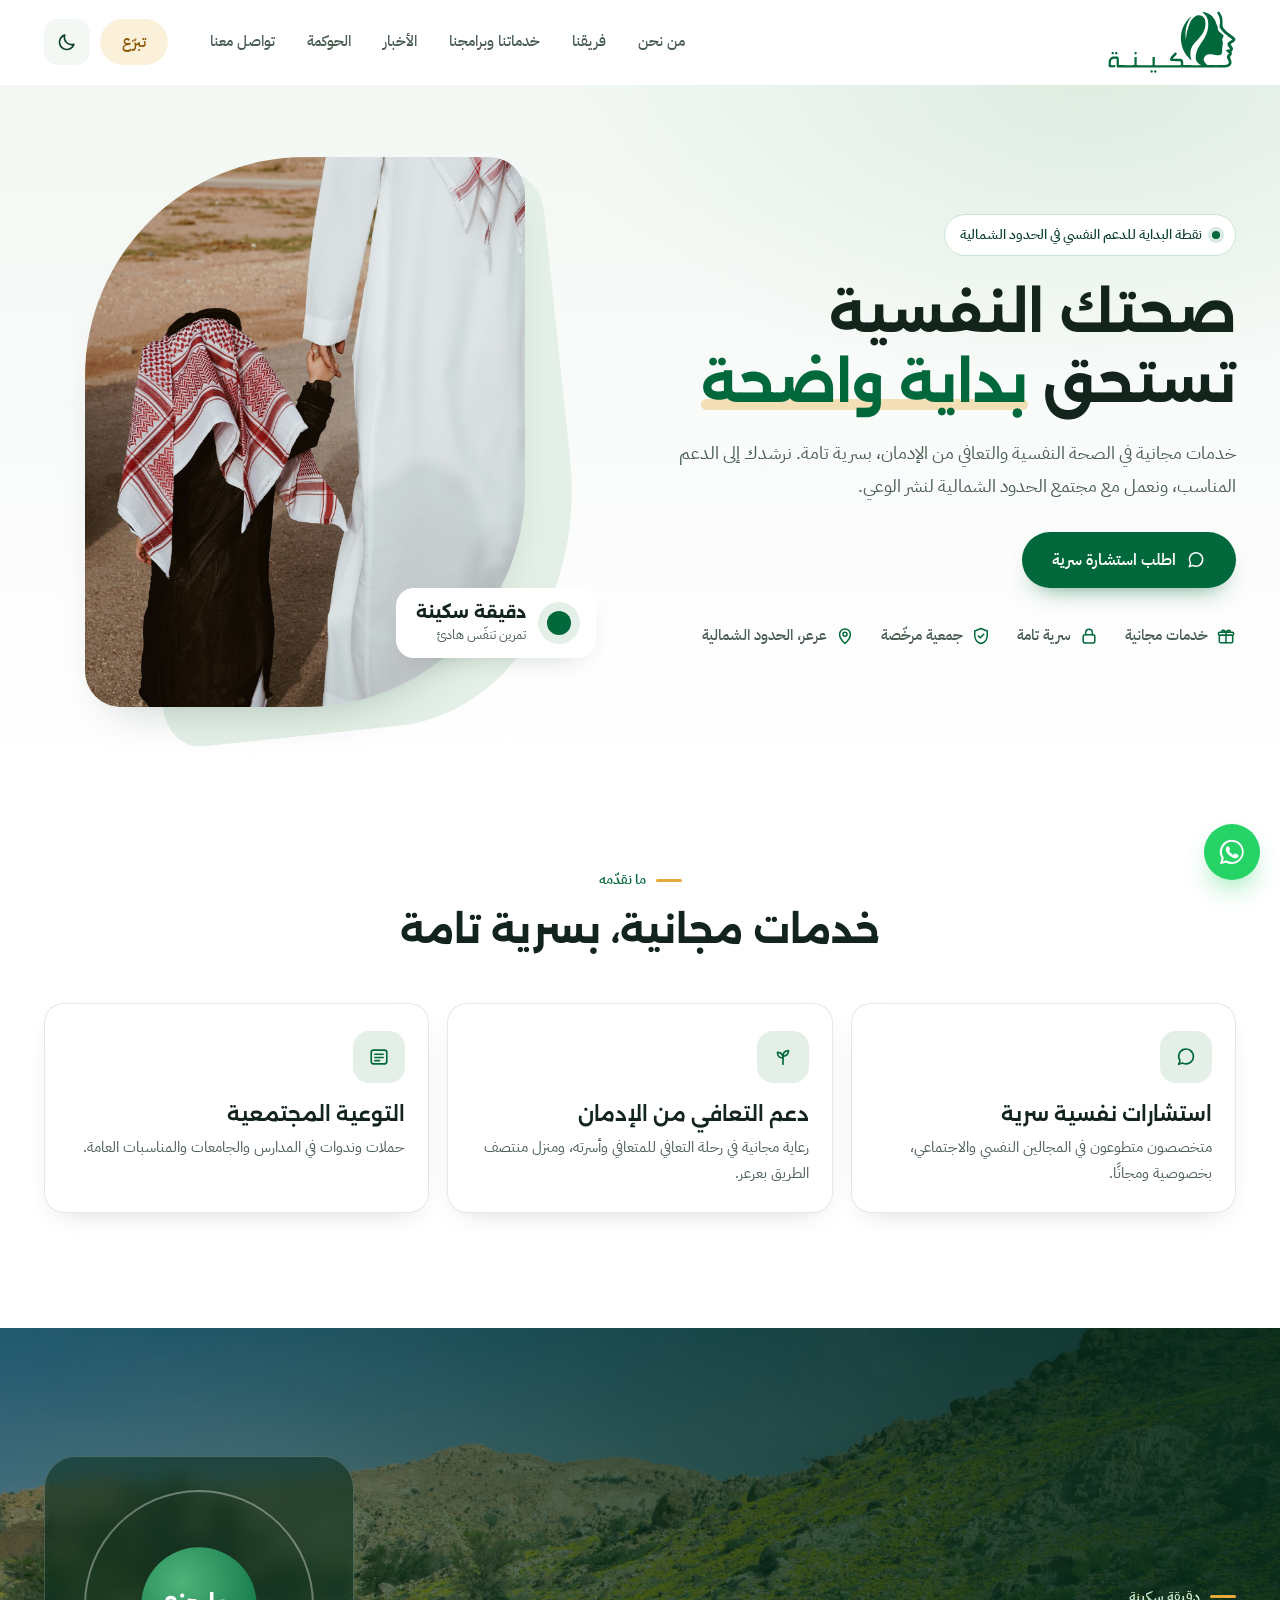
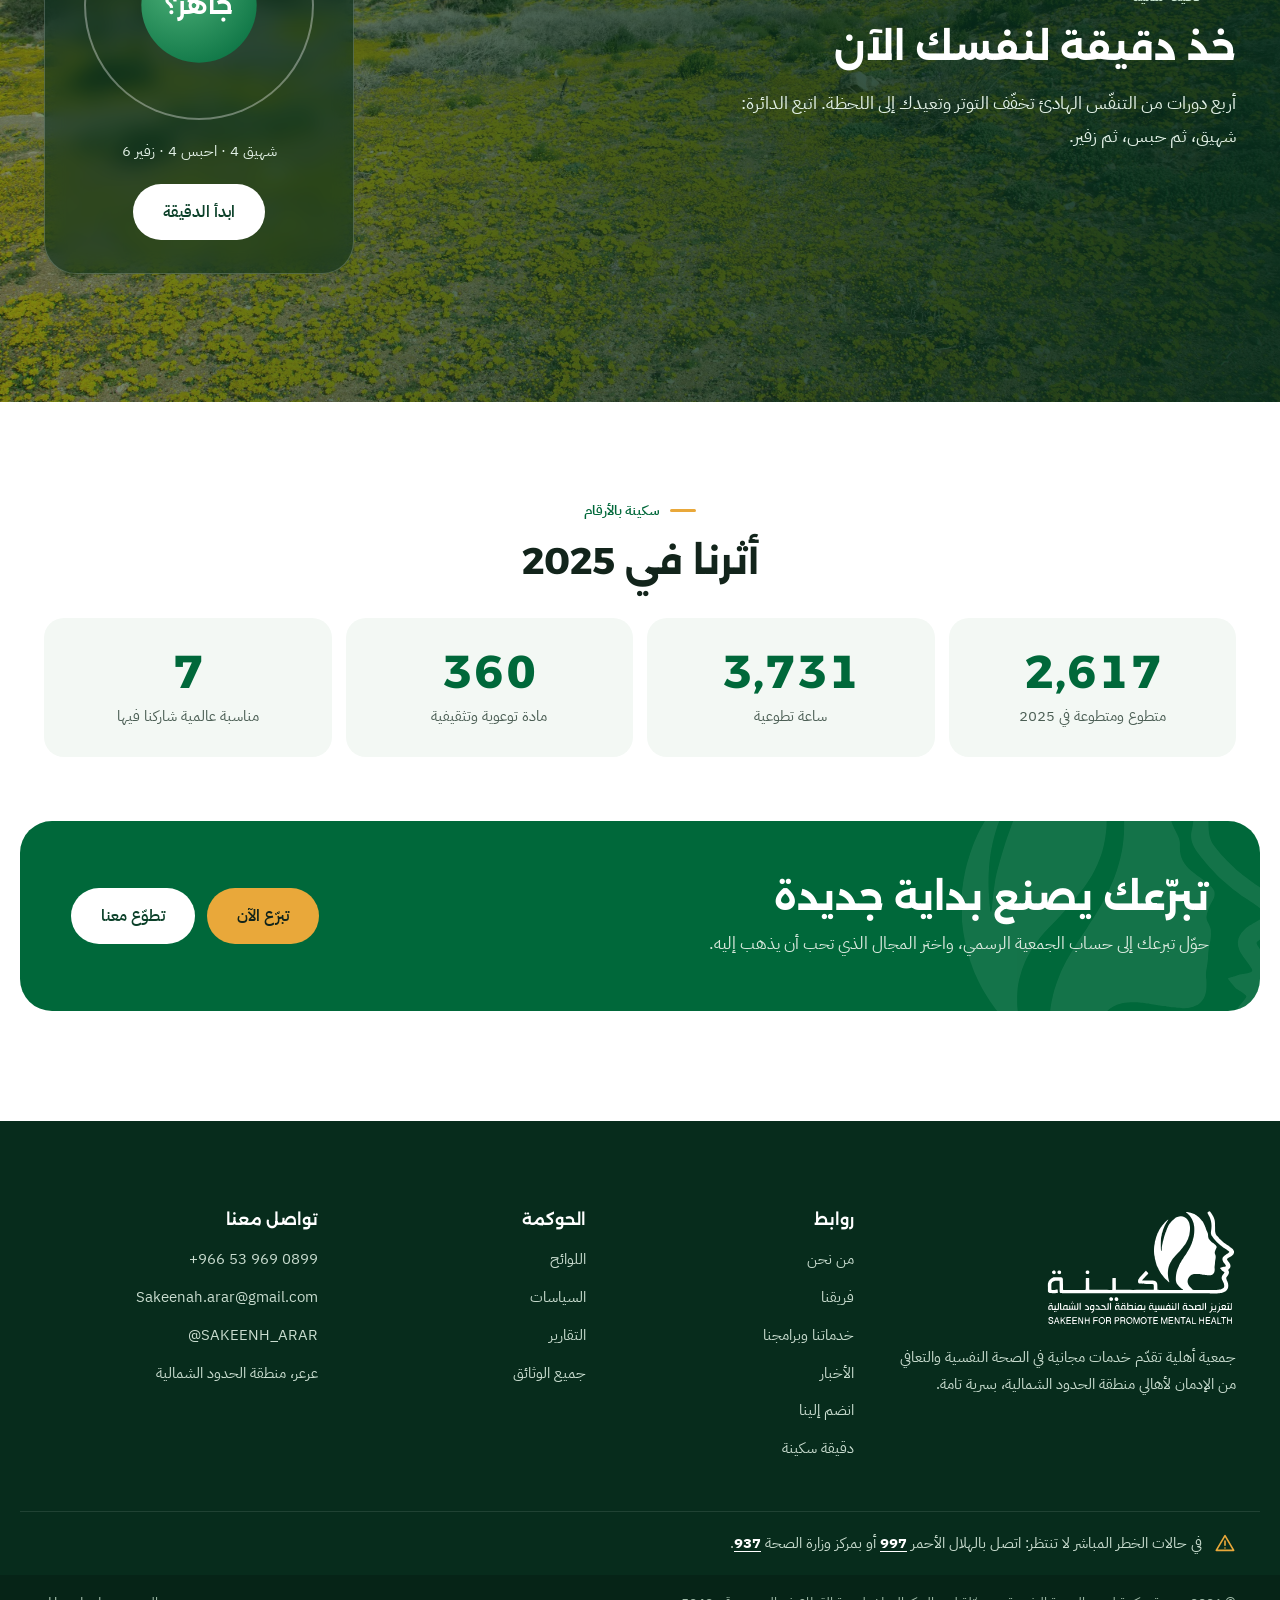
==== commit de236a1d: "بصمة نسخة على ملفات التنسيق والبرمجة حتى لا يعرض المتصفح نسخة قديمة Co-Authored-By: Claude Opus 5.5 " ====
--- a/index.html
+++ b/index.html
@@ -10,9 +10,9 @@
 <link rel="preconnect" href="https://fonts.googleapis.com">
 <link rel="preconnect" href="https://fonts.gstatic.com" crossorigin>
 <link rel="stylesheet" href="https://fonts.googleapis.com/css2?family=Alexandria:wght@400;500;600;700&family=IBM+Plex+Mono:wght@500;600&family=IBM+Plex+Sans+Arabic:wght@400;500;600;700&display=swap">
-<link rel="stylesheet" href="styles.css">
-<link rel="stylesheet" href="about.css">
-<link rel="stylesheet" href="site.css">
+<link rel="stylesheet" href="styles.css?v=8f23e8a3">
+<link rel="stylesheet" href="about.css?v=d834de7f">
+<link rel="stylesheet" href="site.css?v=2c110dae">
 <script>(function(){var d=document.documentElement,t;d.classList.add("js");try{t=localStorage.getItem("theme")}catch(e){}if(t!=="light"&&t!=="dark")t=matchMedia("(prefers-color-scheme: dark)").matches?"dark":"light";d.setAttribute("data-theme",t)})()</script>
 </head>
 <body>
@@ -198,6 +198,6 @@
   <svg viewBox="0 0 24 24" aria-hidden="true"><path fill="currentColor" d="M12 2.2a9.7 9.7 0 0 0-8.3 14.8L2.3 21.8l4.9-1.3A9.7 9.7 0 1 0 12 2.2Zm0 17.7a8 8 0 0 1-4.1-1.1l-.3-.2-2.9.8.8-2.8-.2-.3A8 8 0 1 1 12 19.9Zm4.4-6c-.2-.1-1.4-.7-1.7-.8-.2-.1-.4-.1-.5.1l-.8.9c-.1.2-.3.2-.5.1a6.5 6.5 0 0 1-3.2-2.8c-.2-.4.2-.4.7-1.3.1-.2 0-.3 0-.4l-.8-1.8c-.2-.5-.4-.4-.5-.4h-.5a.9.9 0 0 0-.7.3 2.8 2.8 0 0 0-.9 2.1 4.9 4.9 0 0 0 1 2.6 11.2 11.2 0 0 0 4.3 3.8c1.6.7 2.2.7 3 .6a2.6 2.6 0 0 0 1.7-1.2 2.1 2.1 0 0 0 .1-1.2c0-.1-.2-.2-.4-.3Z"/></svg>
 </a>
 
-<script src="main.js" defer></script>
+<script src="main.js?v=ee72c5aa" defer></script>
 </body>
 </html>
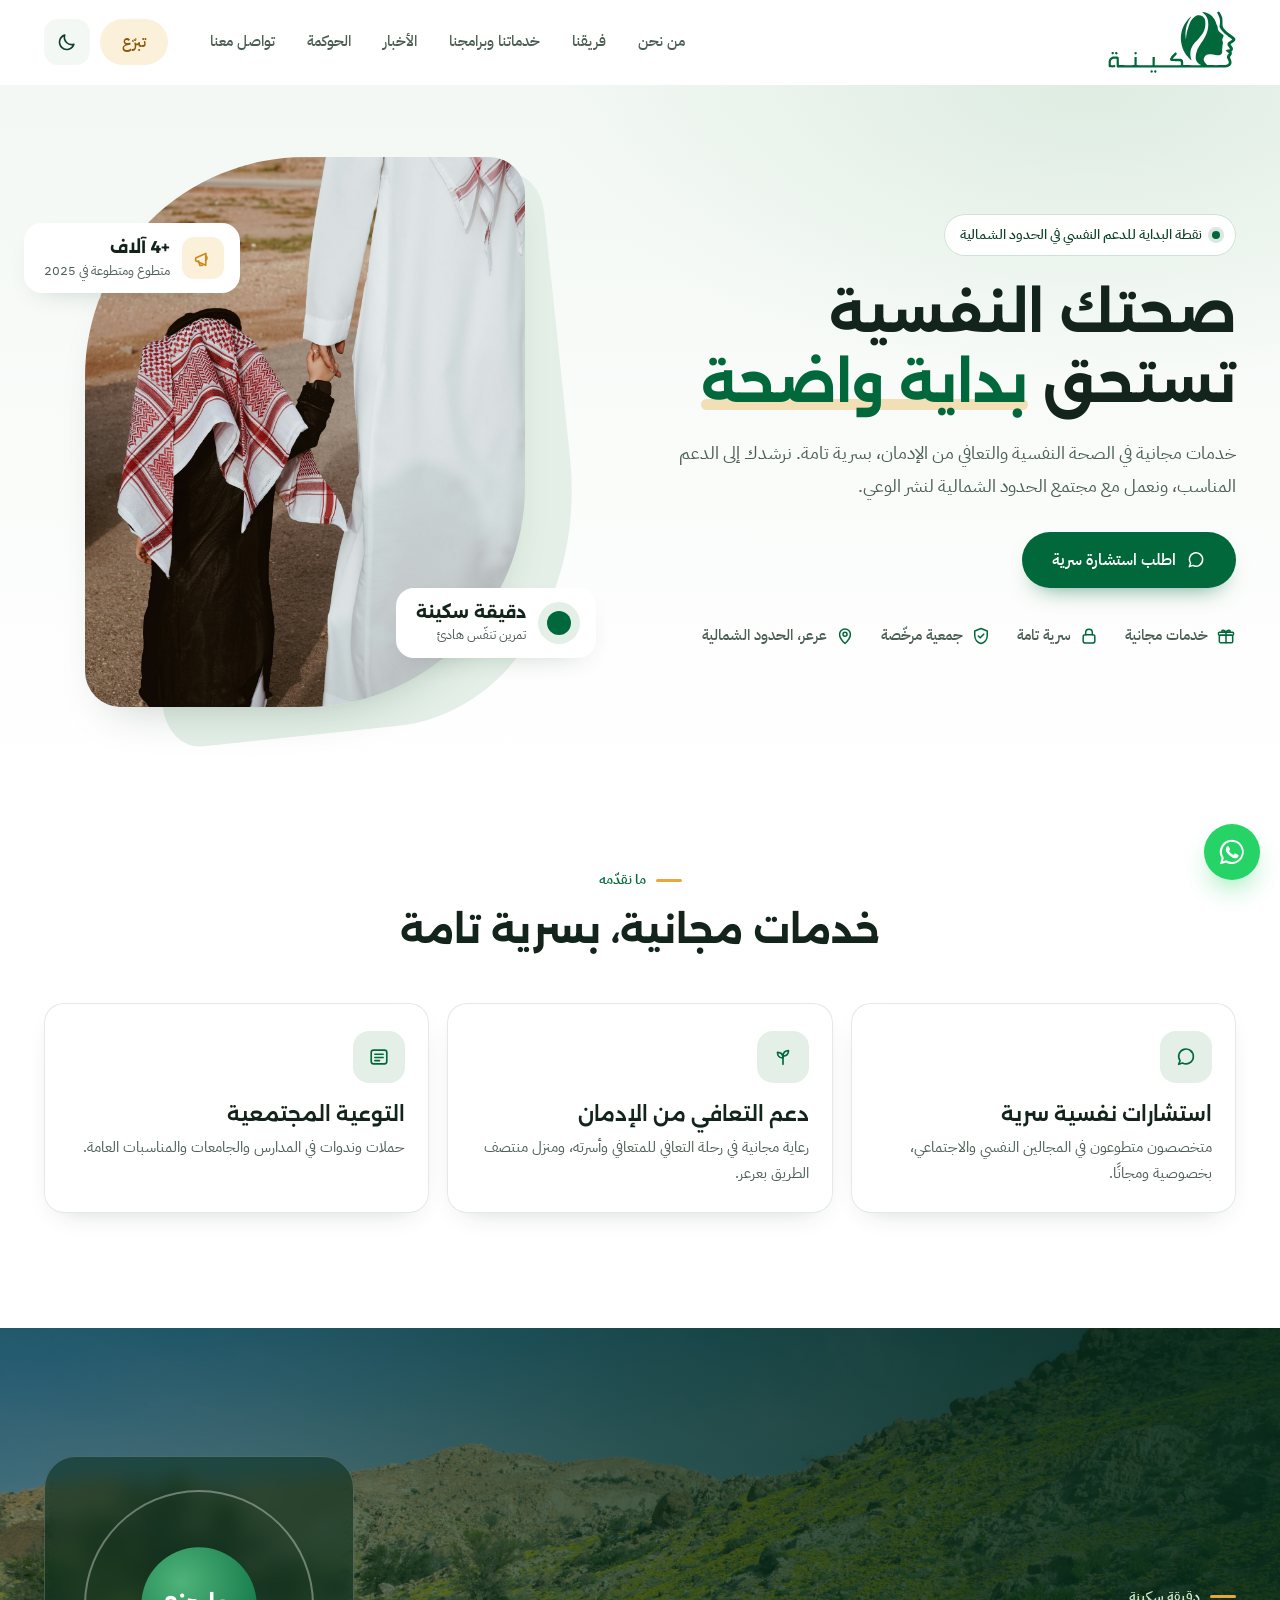
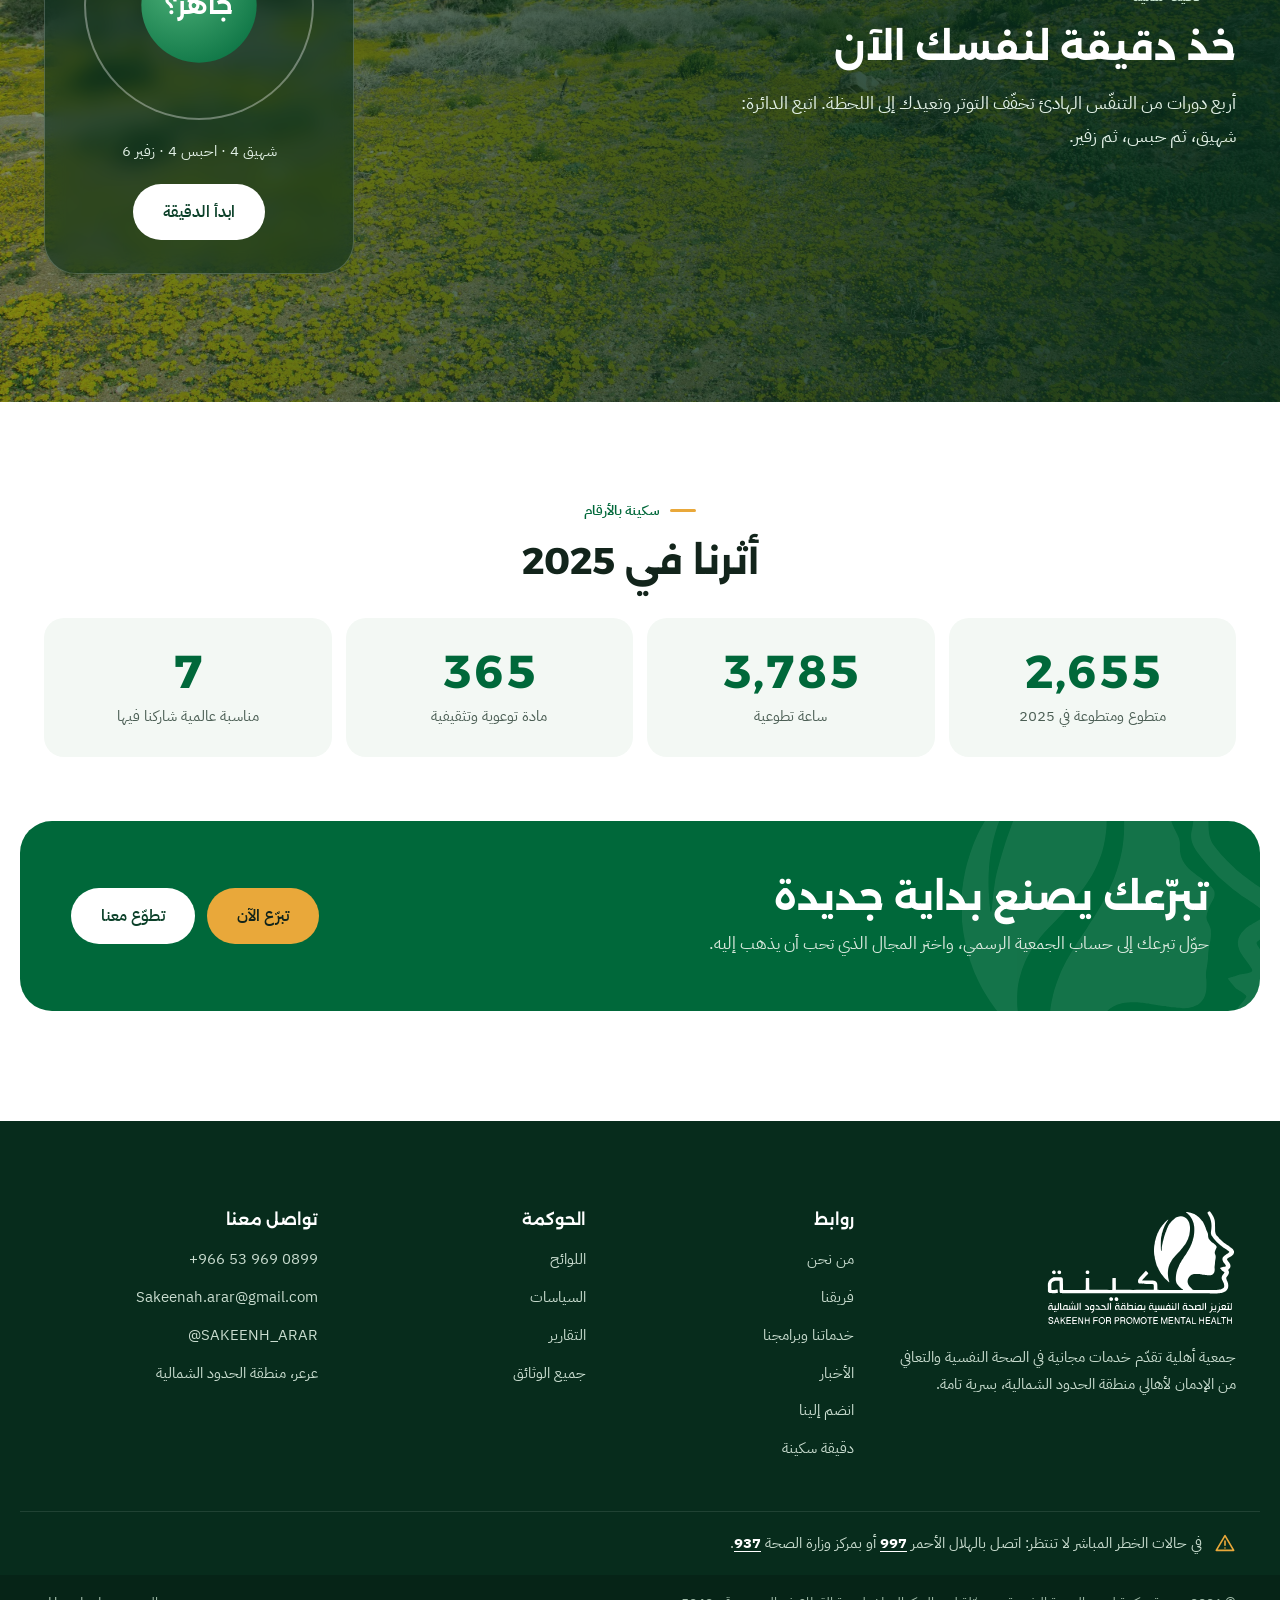
==== commit f424f0ca: "إرجاع بطاقة المتطوعين على صورة الواجهة Co-Authored-By: Claude Opus 5.5 <noreply@anthropic.com>" ====
--- a/index.html
+++ b/index.html
@@ -12,7 +12,7 @@
 <link rel="stylesheet" href="https://fonts.googleapis.com/css2?family=Alexandria:wght@400;500;600;700&family=IBM+Plex+Mono:wght@500;600&family=IBM+Plex+Sans+Arabic:wght@400;500;600;700&display=swap">
 <link rel="stylesheet" href="styles.css?v=8f23e8a3">
 <link rel="stylesheet" href="about.css?v=d834de7f">
-<link rel="stylesheet" href="site.css?v=2c110dae">
+<link rel="stylesheet" href="site.css?v=74eae37e">
 <script>(function(){var d=document.documentElement,t;d.classList.add("js");try{t=localStorage.getItem("theme")}catch(e){}if(t!=="light"&&t!=="dark")t=matchMedia("(prefers-color-scheme: dark)").matches?"dark":"light";d.setAttribute("data-theme",t)})()</script>
 </head>
 <body>
@@ -72,6 +72,10 @@
       <div class="hero-media reveal">
         <span class="leaf-bg" aria-hidden="true"></span>
         <img class="hero-photo" src="assets/photos/family-walk.jpg" alt="أب بثوب وشماغ يمسك يد طفله أثناء المشي" width="1400" height="2100" fetchpriority="high">
+        <div class="float-card float-card--stat">
+          <span class="float-ic"><svg class="ic" viewBox="0 0 24 24" aria-hidden="true"><path d="M4 15v-3l11-5v13l-11-5Z"/><path d="M15 9.5a3 3 0 0 1 0 5"/><path d="m7 15 1.5 5h3"/></svg></span>
+          <span><b>+4 آلاف</b><small>متطوع ومتطوعة في 2025</small></span>
+        </div>
         <a class="float-card float-card--breathe" href="#breathe">
           <span class="mini-breath" aria-hidden="true"></span>
           <span><b>دقيقة سكينة</b><small>تمرين تنفّس هادئ</small></span>
--- a/site.css
+++ b/site.css
@@ -133,7 +133,6 @@
   .hero { padding-bottom: 40px; }
   .hero-media { width: min(100%, 360px); }
   .hero-photo { aspect-ratio: 5 / 4; border-radius: 160px 28px 160px 28px; }
-  .float-card--stat { display: none; }
 
   /* الفوتر: الروابط في عمودين */
   .footer-in { grid-template-columns: 1fr 1fr; gap: 28px 20px; }
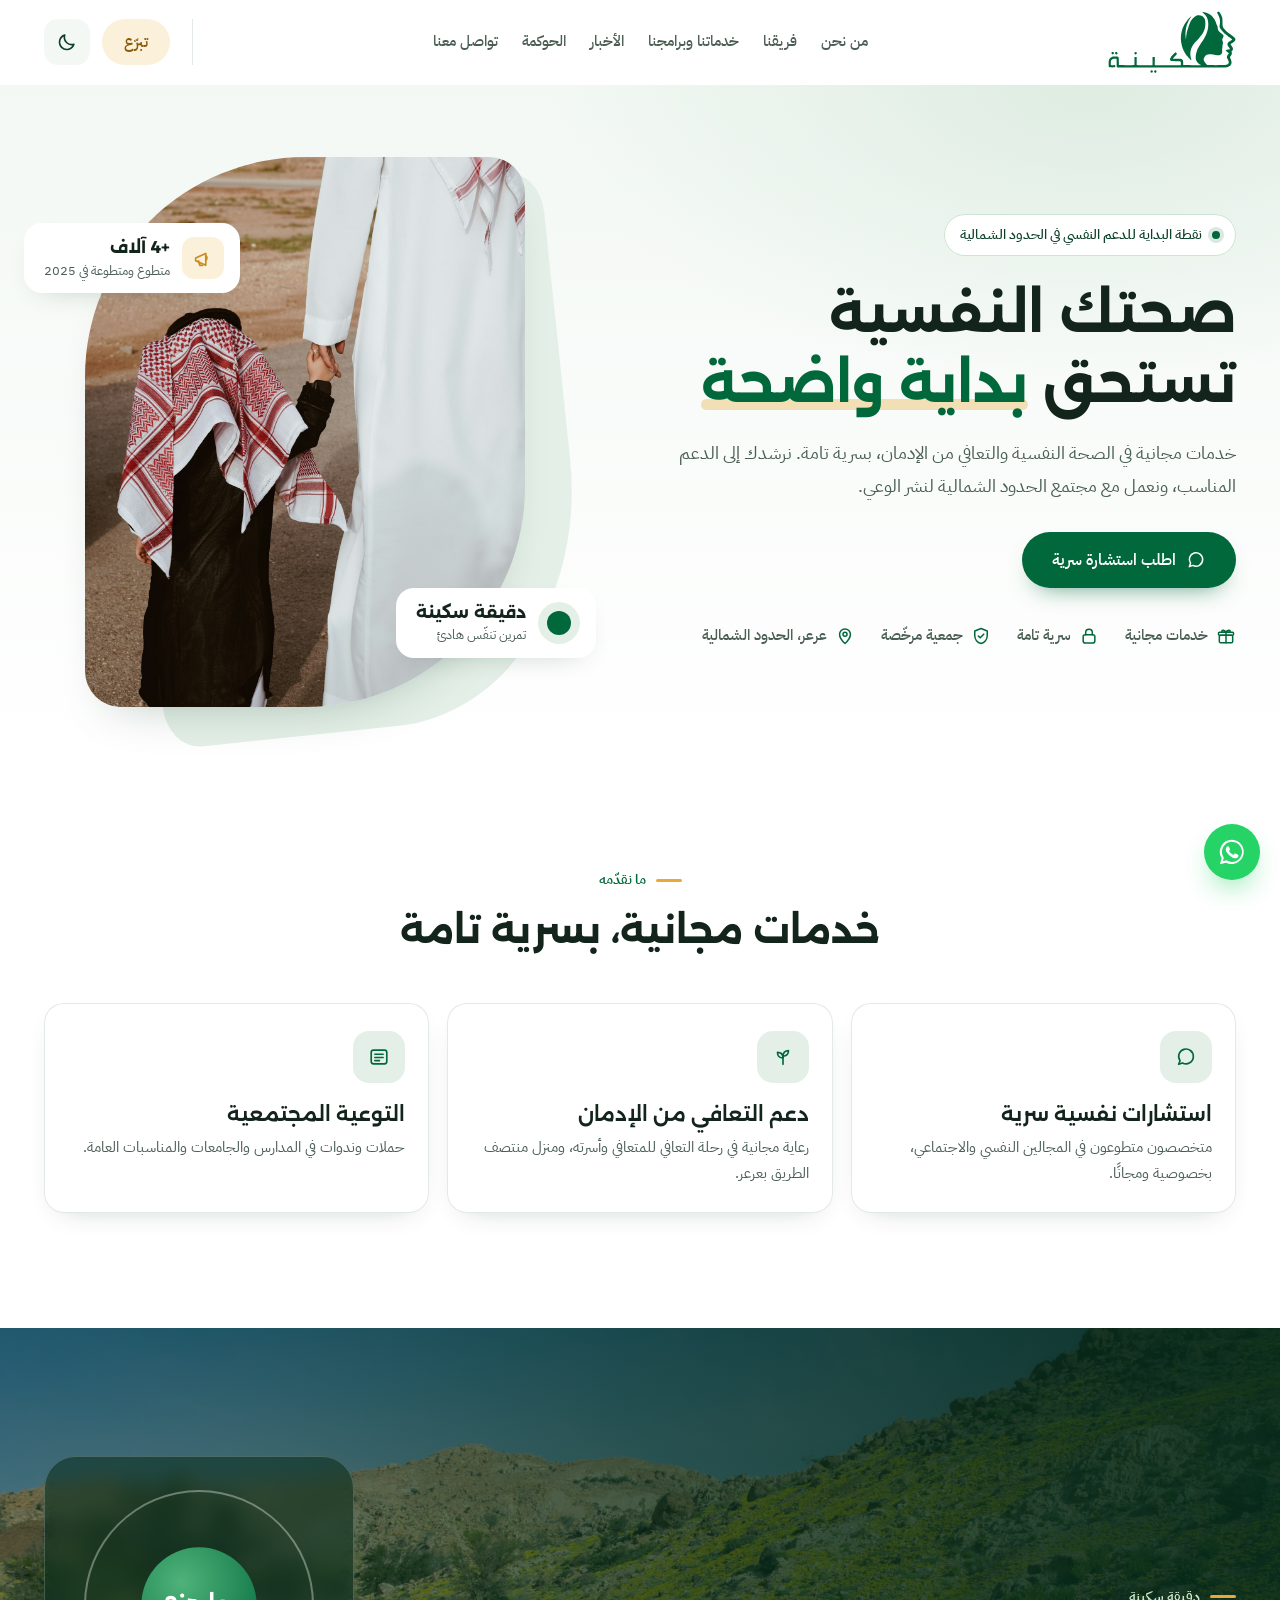
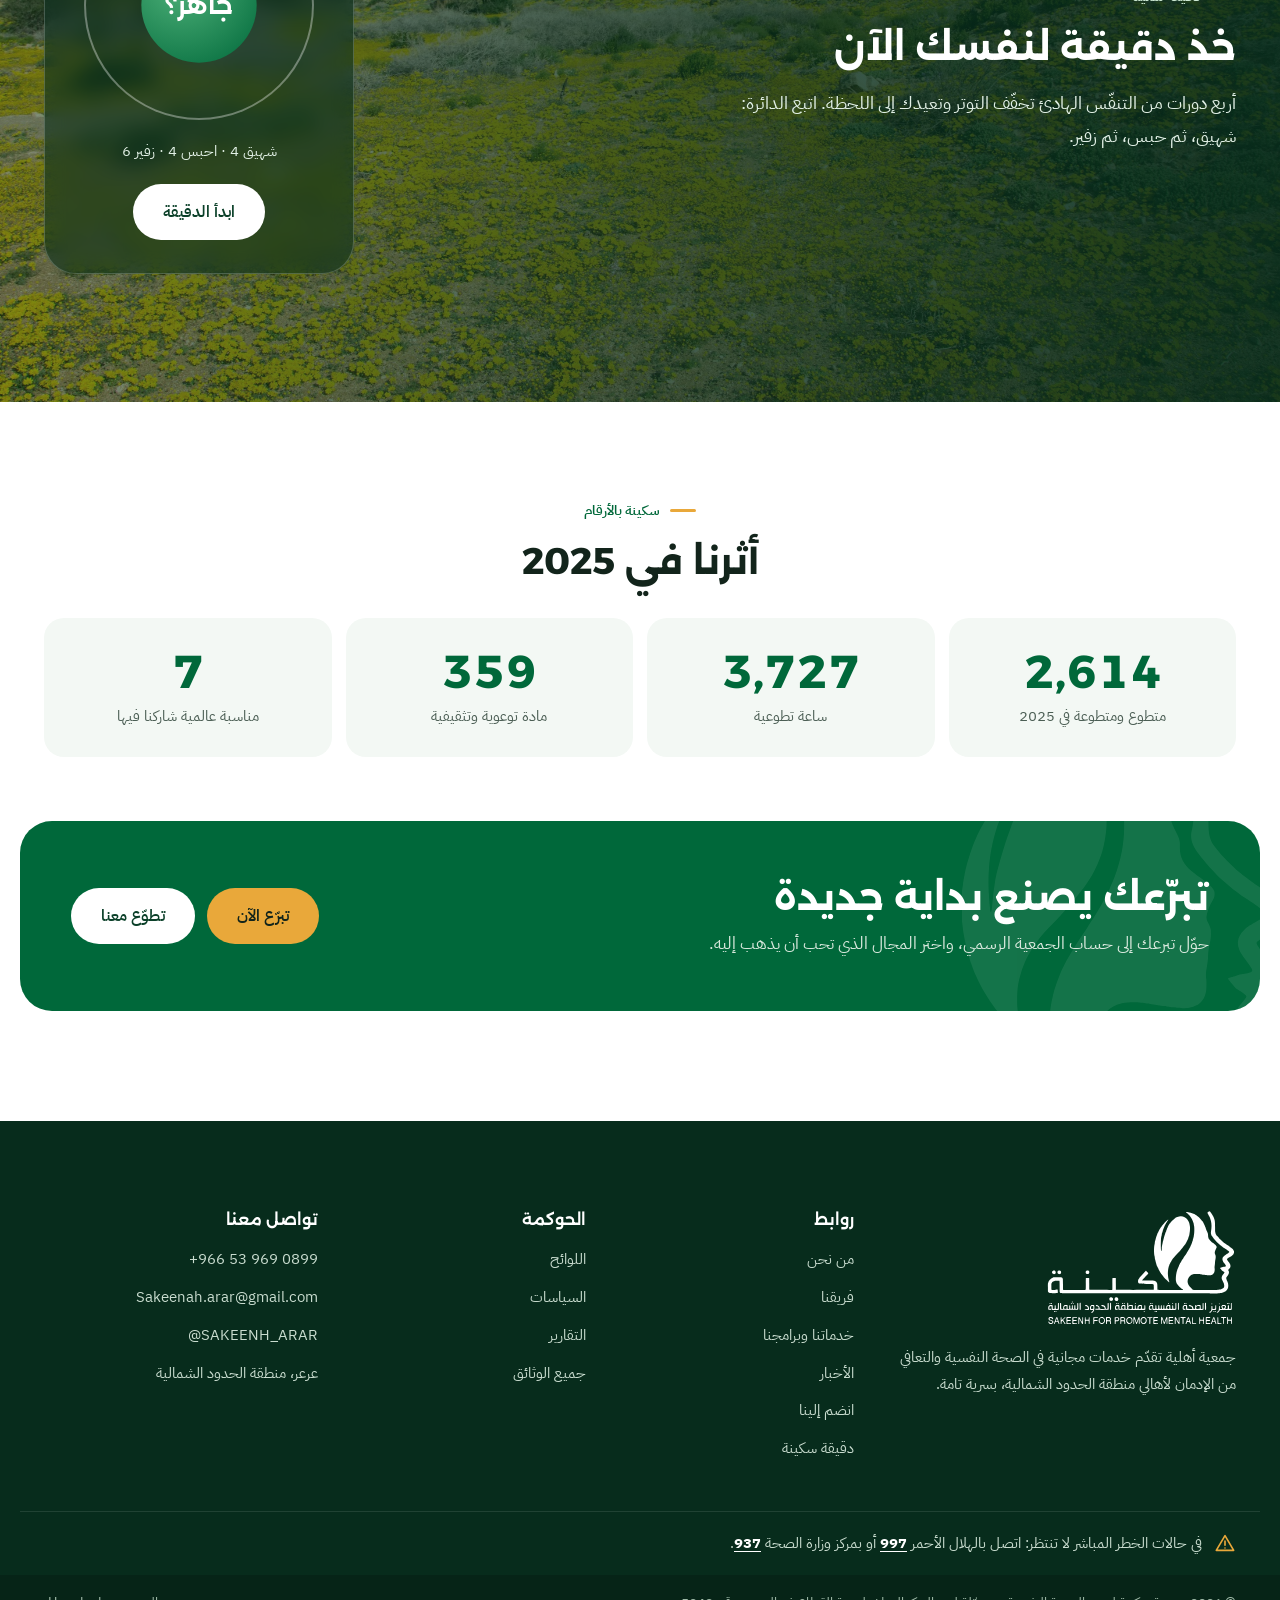
==== commit 68bd8995: "ترتيب أزرار الرأس في الجوال وتوزيع الروابط في الكمبيوتر Co-Authored-By: Claude Opus 5.5 <noreply@ant" ====
--- a/index.html
+++ b/index.html
@@ -12,7 +12,7 @@
 <link rel="stylesheet" href="https://fonts.googleapis.com/css2?family=Alexandria:wght@400;500;600;700&family=IBM+Plex+Mono:wght@500;600&family=IBM+Plex+Sans+Arabic:wght@400;500;600;700&display=swap">
 <link rel="stylesheet" href="styles.css?v=8f23e8a3">
 <link rel="stylesheet" href="about.css?v=d834de7f">
-<link rel="stylesheet" href="site.css?v=74eae37e">
+<link rel="stylesheet" href="site.css?v=e1be28a8">
 <script>(function(){var d=document.documentElement,t;d.classList.add("js");try{t=localStorage.getItem("theme")}catch(e){}if(t!=="light"&&t!=="dark")t=matchMedia("(prefers-color-scheme: dark)").matches?"dark":"light";d.setAttribute("data-theme",t)})()</script>
 </head>
 <body>
--- a/site.css
+++ b/site.css
@@ -3,6 +3,17 @@
 /* القائمة: الأيقونات والروابط الإضافية تظهر في قائمة الجوال فقط */
 .nav > a .ic, .nav > .nav-extra, .nav-contact { display: none; }
 @media (min-width: 1025px) { .nav > a.nav-home { display: none; } }
+
+/* ترتيب الرأس: الشعار يمين، الروابط في المنتصف بمسافات مريحة، والأزرار في الطرف الأيسر */
+@media (min-width: 1025px) {
+  .nav { margin-inline: auto; gap: 6px; }
+  .nav > a { padding: 10px 16px; font-size: 15.5px; }
+  .header-actions { gap: 12px; padding-inline-start: 22px; border-inline-start: 1px solid var(--line); }
+}
+@media (min-width: 1025px) and (max-width: 1280px) {
+  .nav { gap: 2px; }
+  .nav > a { padding: 10px 11px; font-size: 15px; }
+}
 
 /* رأس الصفحات الداخلية */
 .phero {
@@ -92,6 +103,7 @@
 
 @media (max-width: 1024px) {
   .header-actions .btn--gold-soft { display: inline-flex; }
+  .header-actions { margin-inline-start: auto; gap: 10px; }
   .xgrid, .cgrid { grid-template-columns: repeat(2, 1fr); }
 }
 
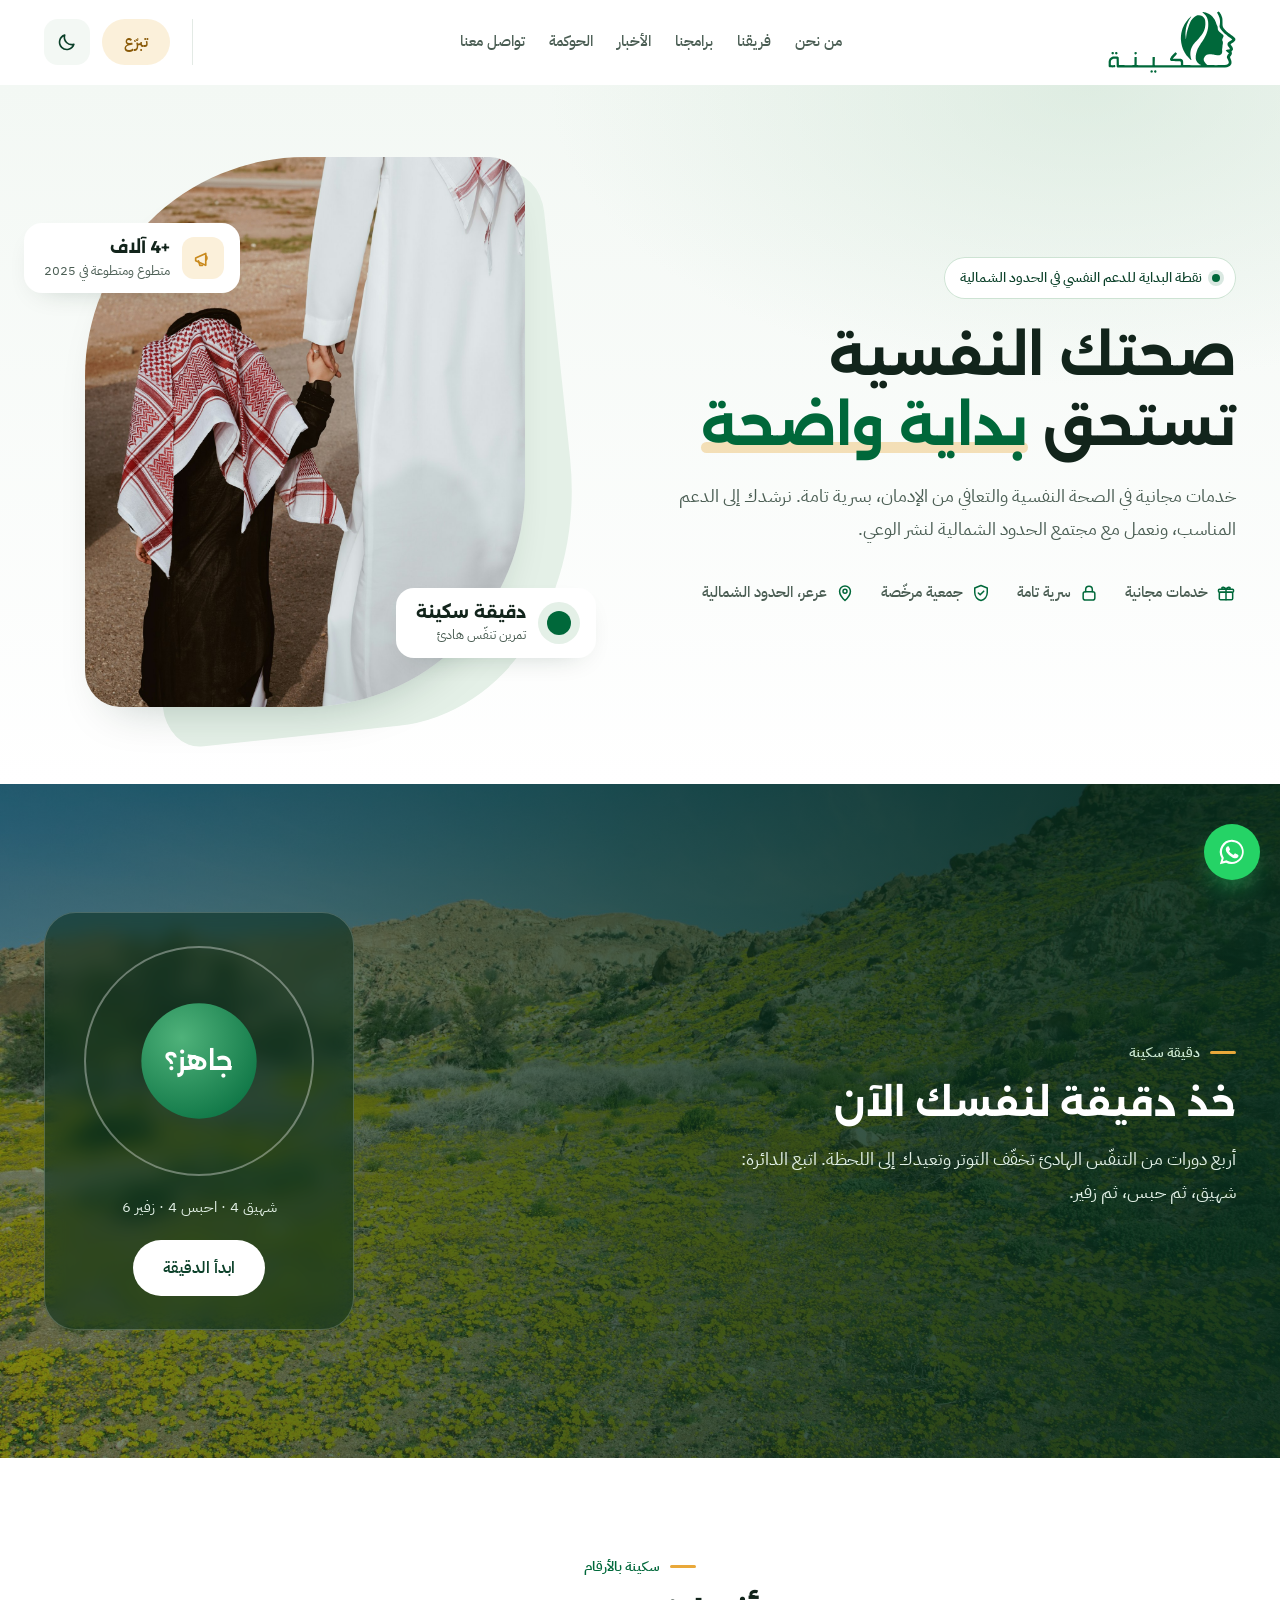
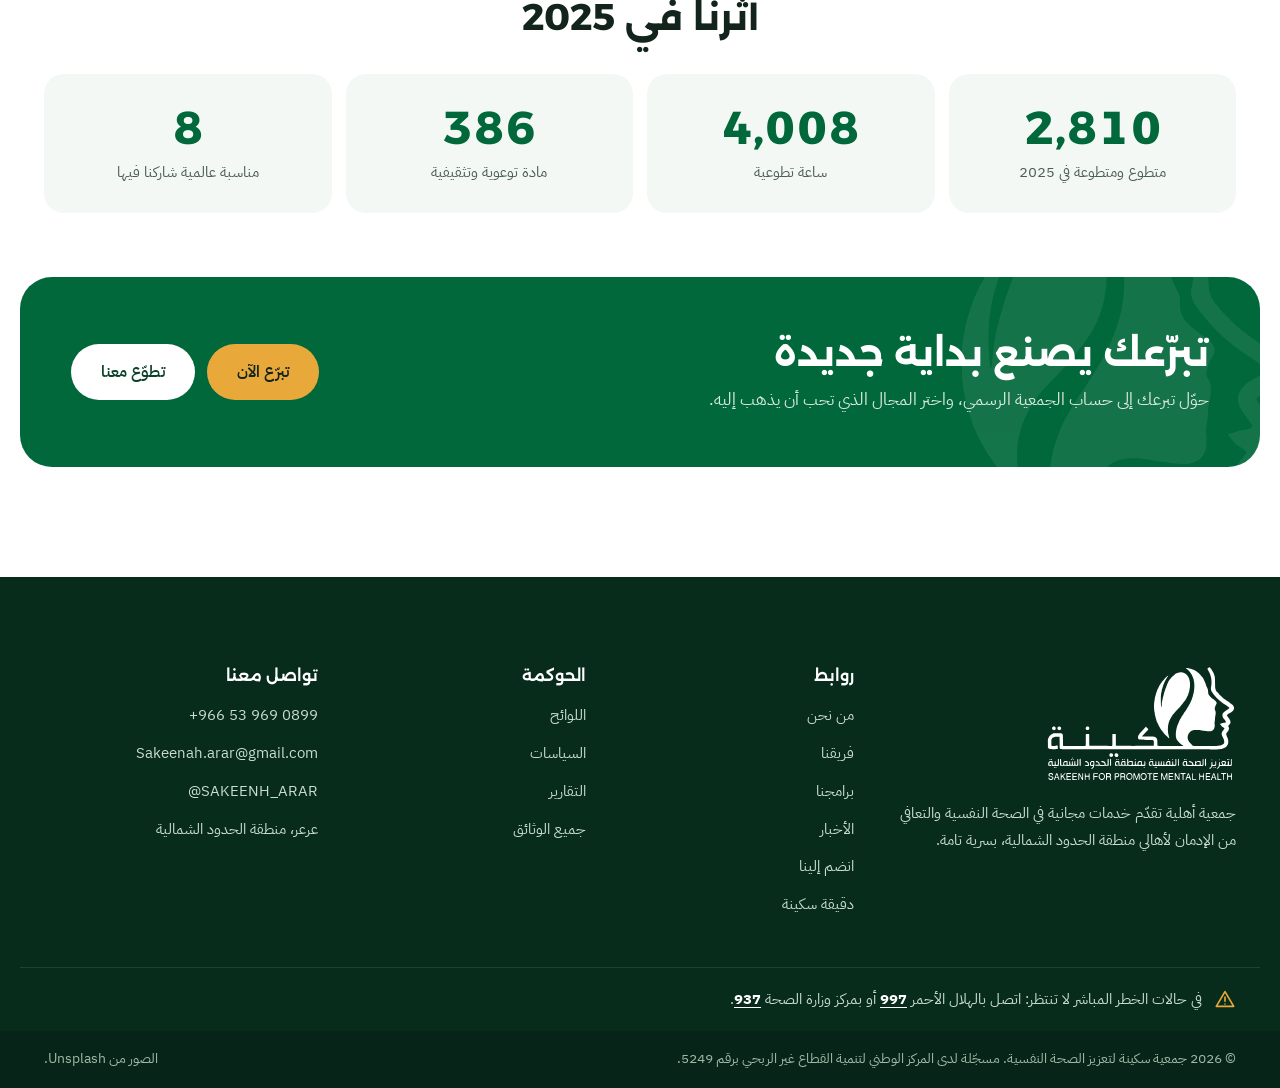
==== commit 20c58e51: "حذف بطاقات الخدمات وأزرار الاستشارة حسب طلب الجمعية، وتسمية صفحة البرامج Co-Authored-By: Claude Opus" ====
--- a/index.html
+++ b/index.html
@@ -12,7 +12,7 @@
 <link rel="stylesheet" href="https://fonts.googleapis.com/css2?family=Alexandria:wght@400;500;600;700&family=IBM+Plex+Mono:wght@500;600&family=IBM+Plex+Sans+Arabic:wght@400;500;600;700&display=swap">
 <link rel="stylesheet" href="styles.css?v=8f23e8a3">
 <link rel="stylesheet" href="about.css?v=d834de7f">
-<link rel="stylesheet" href="site.css?v=e1be28a8">
+<link rel="stylesheet" href="site.css?v=c69e7972">
 <script>(function(){var d=document.documentElement,t;d.classList.add("js");try{t=localStorage.getItem("theme")}catch(e){}if(t!=="light"&&t!=="dark")t=matchMedia("(prefers-color-scheme: dark)").matches?"dark":"light";d.setAttribute("data-theme",t)})()</script>
 </head>
 <body>
@@ -28,7 +28,7 @@
       <a class="nav-home" href="index.html" aria-current="page"><svg class="ic" viewBox="0 0 24 24" aria-hidden="true"><path d="M4 10.5 12 4l8 6.5V20a1 1 0 0 1-1 1h-4.5v-6h-5v6H5a1 1 0 0 1-1-1v-9.5Z"/></svg><span>الرئيسية</span></a>
       <a href="about.html"><svg class="ic" viewBox="0 0 24 24" aria-hidden="true"><path d="M12 20V10"/><path d="M12 13c-4 0-6-2.5-6-6 4 0 6 2.5 6 6Z"/><path d="M12 11c0-3.5 2-6 6-6 0 3.5-2 6-6 6Z"/></svg><span>من نحن</span></a>
       <a href="team.html"><svg class="ic" viewBox="0 0 24 24" aria-hidden="true"><circle cx="9" cy="8.5" r="3"/><path d="M3.5 19a5.5 5.5 0 0 1 11 0"/><circle cx="17" cy="9.5" r="2.4"/><path d="M15.5 14.2a4.5 4.5 0 0 1 5 4.8"/></svg><span>فريقنا</span></a>
-      <a href="services.html"><svg class="ic" viewBox="0 0 24 24" aria-hidden="true"><path d="M12 20s-7-4.4-7-10a4 4 0 0 1 7-2.6A4 4 0 0 1 19 10c0 5.6-7 10-7 10Z"/></svg><span>خدماتنا وبرامجنا</span></a>
+      <a href="services.html"><svg class="ic" viewBox="0 0 24 24" aria-hidden="true"><path d="M12 20s-7-4.4-7-10a4 4 0 0 1 7-2.6A4 4 0 0 1 19 10c0 5.6-7 10-7 10Z"/></svg><span>برامجنا</span></a>
       <a href="news.html"><svg class="ic" viewBox="0 0 24 24" aria-hidden="true"><rect x="3.5" y="4.5" width="17" height="15" rx="2.5"/><path d="M7.5 9h9M7.5 12.5h9M7.5 16h5"/></svg><span>الأخبار</span></a>
       <a href="governance.html"><svg class="ic" viewBox="0 0 24 24" aria-hidden="true"><path d="M12 3 4.5 6v5.5c0 4.6 3.1 8.5 7.5 9.5 4.4-1 7.5-4.9 7.5-9.5V6L12 3Z"/><path d="m8.8 12 2.2 2.2 4.3-4.4"/></svg><span>الحوكمة</span></a>
       <a href="contact.html"><svg class="ic" viewBox="0 0 24 24" aria-hidden="true"><path d="M5 4.5h3.2l1.6 4-2 1.3a10.5 10.5 0 0 0 6.4 6.4l1.3-2 4 1.6V19a1.5 1.5 0 0 1-1.5 1.5A15.5 15.5 0 0 1 3.5 6 1.5 1.5 0 0 1 5 4.5Z"/></svg><span>تواصل معنا</span></a>
@@ -55,12 +55,6 @@
         <p class="pill reveal"><span class="pill-dot"></span>نقطة البداية للدعم النفسي في الحدود الشمالية</p>
         <h1 class="reveal">صحتك النفسية تستحق <span class="hl">بداية واضحة</span></h1>
         <p class="hero-lede reveal">خدمات مجانية في الصحة النفسية والتعافي من الإدمان، بسرية تامة. نرشدك إلى الدعم المناسب، ونعمل مع مجتمع الحدود الشمالية لنشر الوعي.</p>
-        <div class="hero-cta reveal">
-          <a class="btn btn--primary btn--lg" href="https://wa.me/966539690899?text=%D8%A7%D9%84%D8%B3%D9%84%D8%A7%D9%85%20%D8%B9%D9%84%D9%8A%D9%83%D9%85%D8%8C%20%D8%A3%D8%B1%D8%BA%D8%A8%20%D9%81%D9%8A%20%D8%B7%D9%84%D8%A8%20%D8%A7%D8%B3%D8%AA%D8%B4%D8%A7%D8%B1%D8%A9%20%D8%B3%D8%B1%D9%8A%D8%A9" target="_blank" rel="noopener">
-            <svg class="ic" viewBox="0 0 24 24" aria-hidden="true"><path d="M20 11.5a8 8 0 0 1-11.8 7L4 20l1.5-4A8 8 0 1 1 20 11.5Z"/></svg>
-            اطلب استشارة سرية
-          </a>
-        </div>
         <ul class="trust reveal">
           <li><svg class="ic" viewBox="0 0 24 24" aria-hidden="true"><rect x="4" y="11" width="16" height="9" rx="1.5"/><rect x="3" y="7.5" width="18" height="3.5" rx="1"/><path d="M12 7.5V20"/><path d="M12 7.5C10.5 4.5 7 4.3 7 6.2c0 1.3 2.5 1.3 5 1.3Zm0 0c1.5-3 5-3.2 5-1.3 0 1.3-2.5 1.3-5 1.3Z"/></svg>خدمات مجانية</li>
           <li><svg class="ic" viewBox="0 0 24 24" aria-hidden="true"><rect x="5" y="10.5" width="14" height="10" rx="2.5"/><path d="M8 10.5V8a4 4 0 0 1 8 0v2.5"/></svg>سرية تامة</li>
@@ -81,21 +75,6 @@
           <span><b>دقيقة سكينة</b><small>تمرين تنفّس هادئ</small></span>
         </a>
       </div>
-    </div>
-  </section>
-
-  <!-- ما نقدّمه -->
-  <section class="section services services--home" aria-labelledby="offer-h">
-    <div class="container">
-      <div class="section-head section-head--center reveal">
-        <p class="kicker">ما نقدّمه</p>
-        <h2 id="offer-h">خدمات مجانية، بسرية تامة</h2>
-      </div>
-      <ul class="services-grid">
-        <li class="service service--info reveal"><span class="service-ic"><svg class="ic" viewBox="0 0 24 24" aria-hidden="true"><path d="M20 11.5a8 8 0 0 1-11.8 7L4 20l1.5-4A8 8 0 1 1 20 11.5Z"/></svg></span><h3>استشارات نفسية سرية</h3><p>متخصصون متطوعون في المجالين النفسي والاجتماعي، بخصوصية ومجانًا.</p></li>
-        <li class="service service--info reveal"><span class="service-ic"><svg class="ic" viewBox="0 0 24 24" aria-hidden="true"><path d="M12 20V10"/><path d="M12 13c-4 0-6-2.5-6-6 4 0 6 2.5 6 6Z"/><path d="M12 11c0-3.5 2-6 6-6 0 3.5-2 6-6 6Z"/></svg></span><h3>دعم التعافي من الإدمان</h3><p>رعاية مجانية في رحلة التعافي للمتعافي وأسرته، ومنزل منتصف الطريق بعرعر.</p></li>
-        <li class="service service--info reveal"><span class="service-ic"><svg class="ic" viewBox="0 0 24 24" aria-hidden="true"><rect x="3.5" y="4.5" width="17" height="15" rx="2.5"/><path d="M7.5 9h9M7.5 12.5h9M7.5 16h5"/></svg></span><h3>التوعية المجتمعية</h3><p>حملات وندوات في المدارس والجامعات والمناسبات العامة.</p></li>
-      </ul>
     </div>
   </section>
 
@@ -159,7 +138,7 @@
       <ul>
         <li><a href="about.html">من نحن</a></li>
         <li><a href="team.html">فريقنا</a></li>
-        <li><a href="services.html">خدماتنا وبرامجنا</a></li>
+        <li><a href="services.html">برامجنا</a></li>
         <li><a href="news.html">الأخبار</a></li>
         <li><a href="join.html">انضم إلينا</a></li>
         <li><a href="index.html#breathe">دقيقة سكينة</a></li>
--- a/site.css
+++ b/site.css
@@ -44,19 +44,11 @@
 .xcard:hover .xcard-go { opacity: 1; transform: translateX(-4px); }
 .explore { padding-top: clamp(56px, 7vw, 96px); }
 
-/* ما نقدّمه في الرئيسية: بطاقات تعريفية بلا روابط */
-.services--home .services-grid { grid-template-columns: repeat(3, 1fr); }
-.service--info:hover { transform: none; box-shadow: var(--shadow-sm), inset 0 0 0 1px var(--line); }
-.service--info:hover .service-ic { background: var(--mint-100); color: var(--accent); }
-
 /* عناوين في المنتصف */
 .section-head--center { margin-inline: auto; text-align: center; }
 .section-head--center .kicker { justify-content: center; }
 
-/* ما نقدّمه: قسم مستقل بمسافته */
-.services--home { margin-top: 0; }
 .hero { padding-bottom: clamp(48px, 6vw, 80px); }
-.hero + .services--home { padding-top: clamp(48px, 6vw, 80px); }
 
 /* أثرنا في 2025: قسم فاتح قبل دعوة التبرع */
 .stats--light { background: var(--surface); color: var(--ink); padding-block: clamp(56px, 7vw, 96px) clamp(40px, 5vw, 64px); }
@@ -67,9 +59,6 @@
 .stats--light .stats-grid li + li { border-inline-start: 0; }
 .stats--light .stats-grid b { color: var(--accent); }
 .stats--light .stats-grid span { color: var(--ink-2); }
-
-/* صفحة الخدمات */
-.services--page { margin-top: 0; padding-block: clamp(48px, 6vw, 80px) 0; }
 
 /* صفحة التبرع */
 .donate--page { padding-block: clamp(40px, 6vw, 88px); }
@@ -168,11 +157,6 @@
   .kpis--3 span { font-size: 12.5px; line-height: 1.5; }
 
   /* اختصار الأقسام الطويلة على الجوال */
-  .services--home .services-grid { grid-template-columns: repeat(3, 1fr); gap: 8px; }
-  .services--home .service { display: block; padding: 14px 10px; text-align: center; }
-  .services--home .service-ic { width: 42px; height: 42px; margin: 0 auto 8px; }
-  .services--home .service h3 { font-size: 14.5px; line-height: 1.5; margin: 0; }
-  .services--home .service p { display: none; }
   .values-grid { grid-template-columns: 1fr 1fr; gap: 10px; }
   .value { padding: 16px; }
   .value:first-child { grid-column: 1 / -1; }
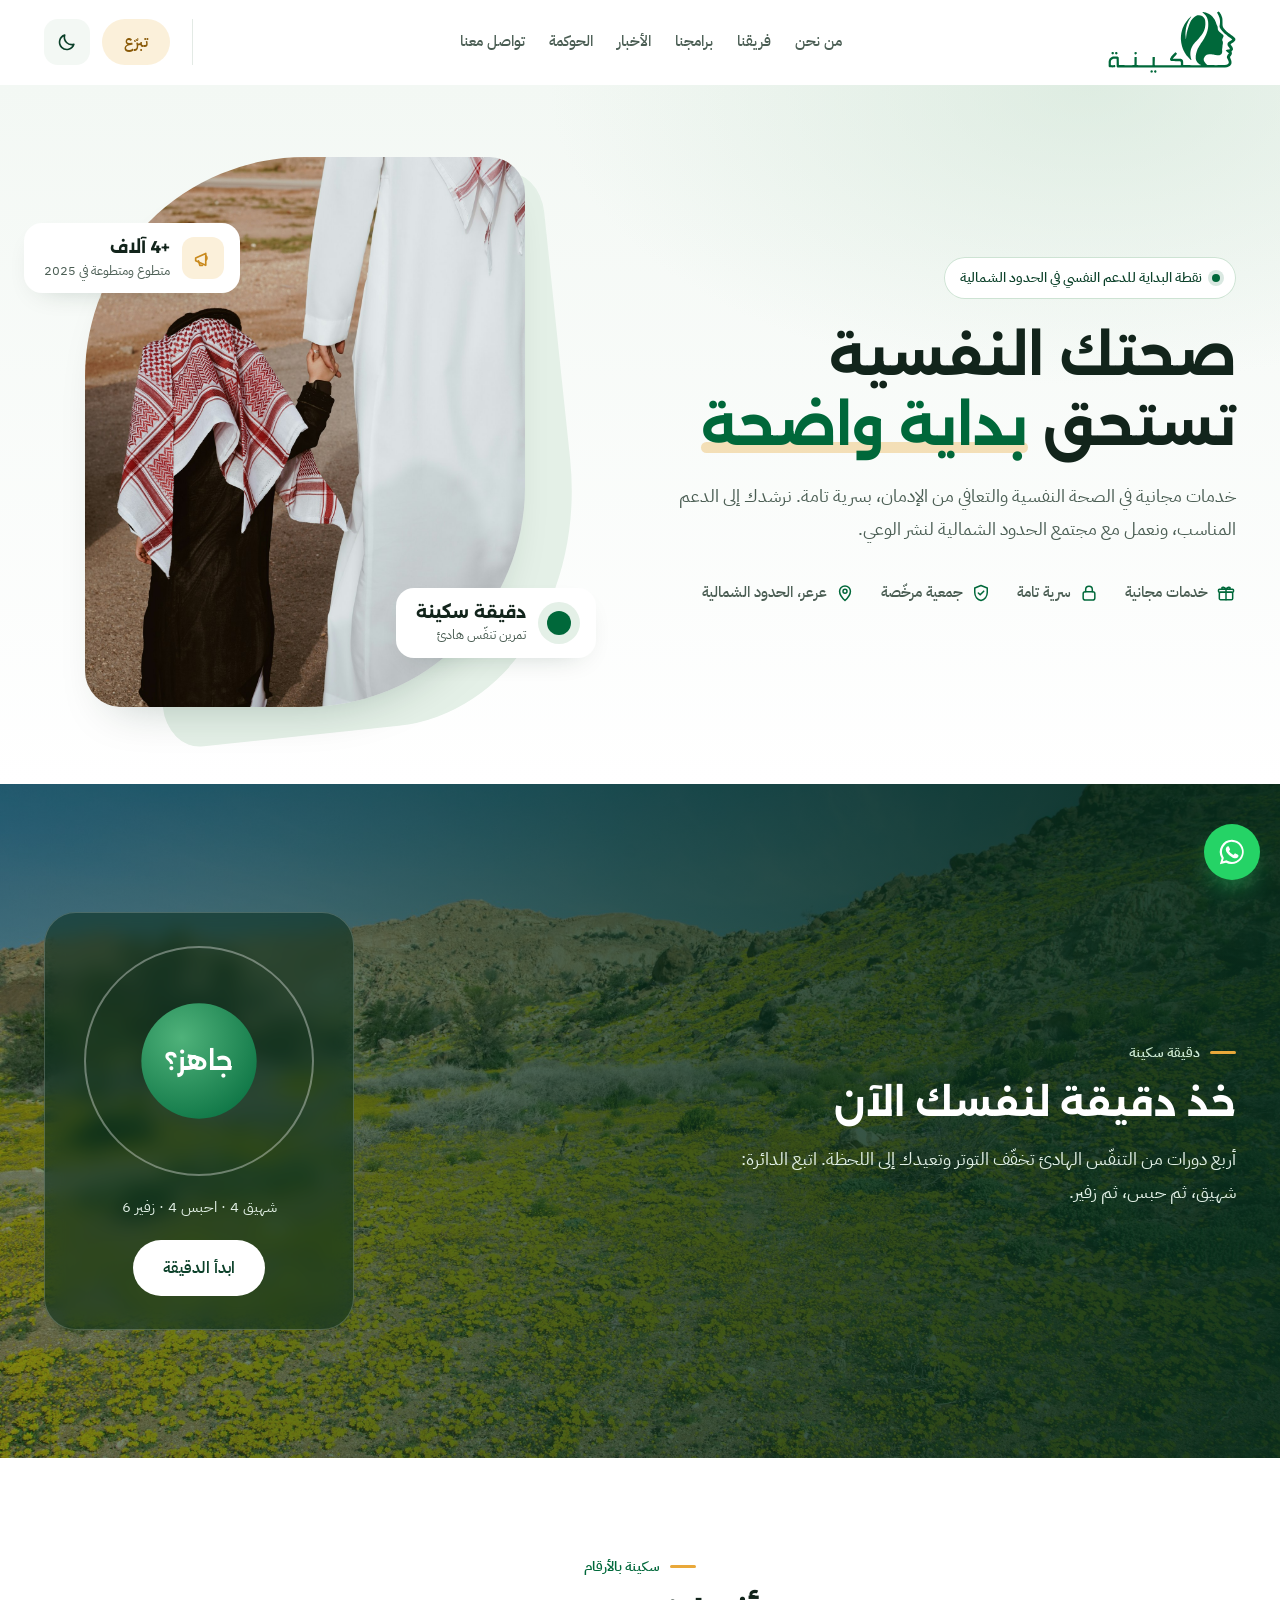
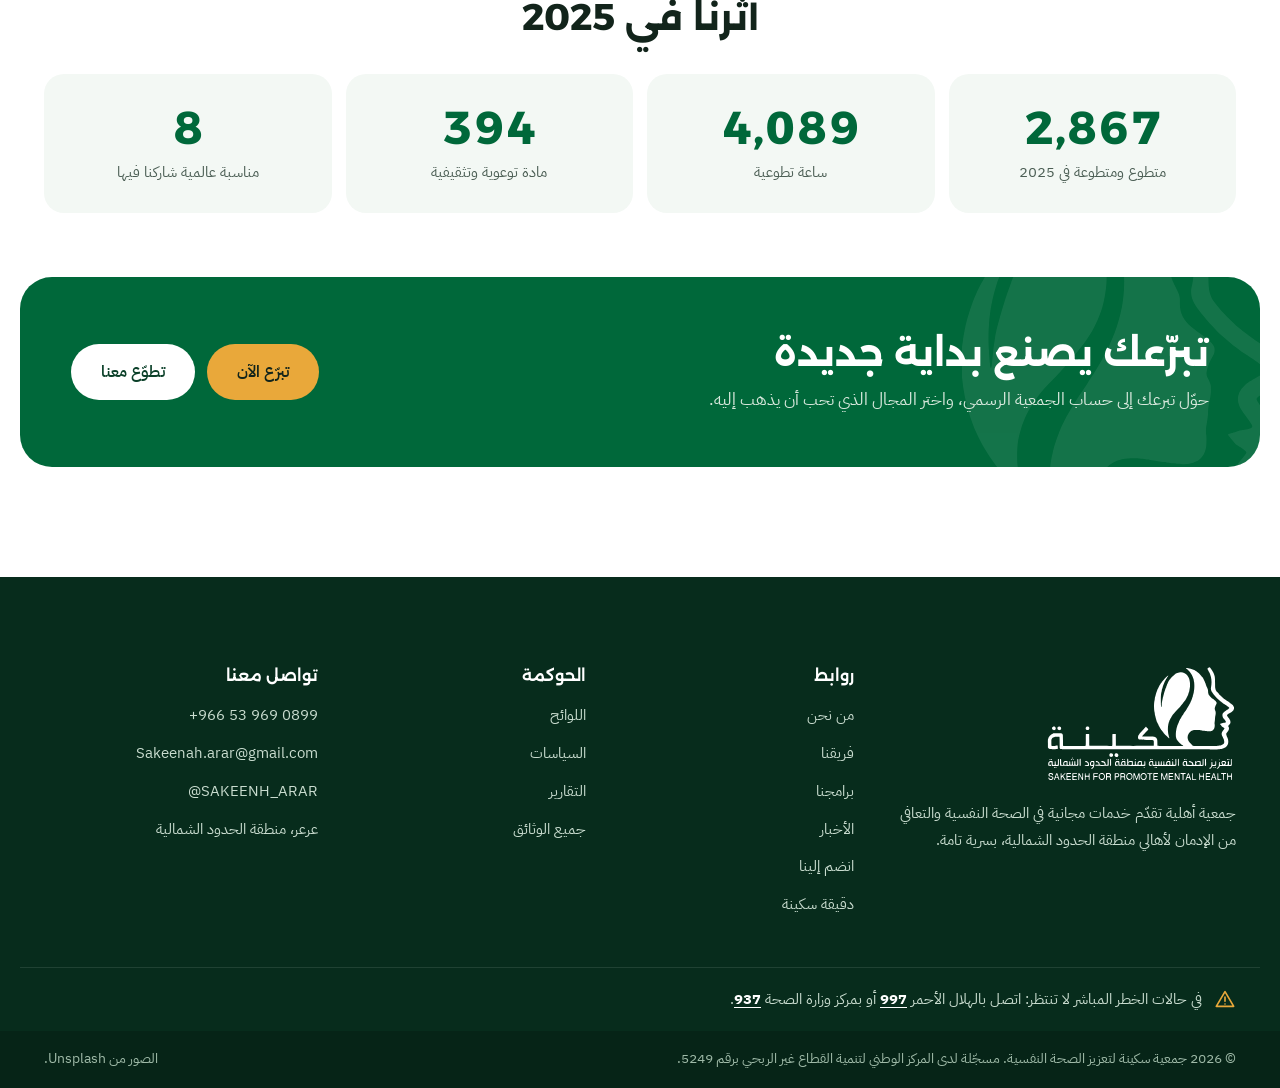
==== commit bf5e32a6: "تبديل تبويبات الحوكمة من روابط الفوتر داخل نفس الصفحة Co-Authored-By: Claude Opus 5.5 <noreply@anthr" ====
--- a/index.html
+++ b/index.html
@@ -181,6 +181,6 @@
   <svg viewBox="0 0 24 24" aria-hidden="true"><path fill="currentColor" d="M12 2.2a9.7 9.7 0 0 0-8.3 14.8L2.3 21.8l4.9-1.3A9.7 9.7 0 1 0 12 2.2Zm0 17.7a8 8 0 0 1-4.1-1.1l-.3-.2-2.9.8.8-2.8-.2-.3A8 8 0 1 1 12 19.9Zm4.4-6c-.2-.1-1.4-.7-1.7-.8-.2-.1-.4-.1-.5.1l-.8.9c-.1.2-.3.2-.5.1a6.5 6.5 0 0 1-3.2-2.8c-.2-.4.2-.4.7-1.3.1-.2 0-.3 0-.4l-.8-1.8c-.2-.5-.4-.4-.5-.4h-.5a.9.9 0 0 0-.7.3 2.8 2.8 0 0 0-.9 2.1 4.9 4.9 0 0 0 1 2.6 11.2 11.2 0 0 0 4.3 3.8c1.6.7 2.2.7 3 .6a2.6 2.6 0 0 0 1.7-1.2 2.1 2.1 0 0 0 .1-1.2c0-.1-.2-.2-.4-.3Z"/></svg>
 </a>
 
-<script src="main.js?v=ee72c5aa" defer></script>
+<script src="main.js?v=59d5ffa9" defer></script>
 </body>
 </html>
